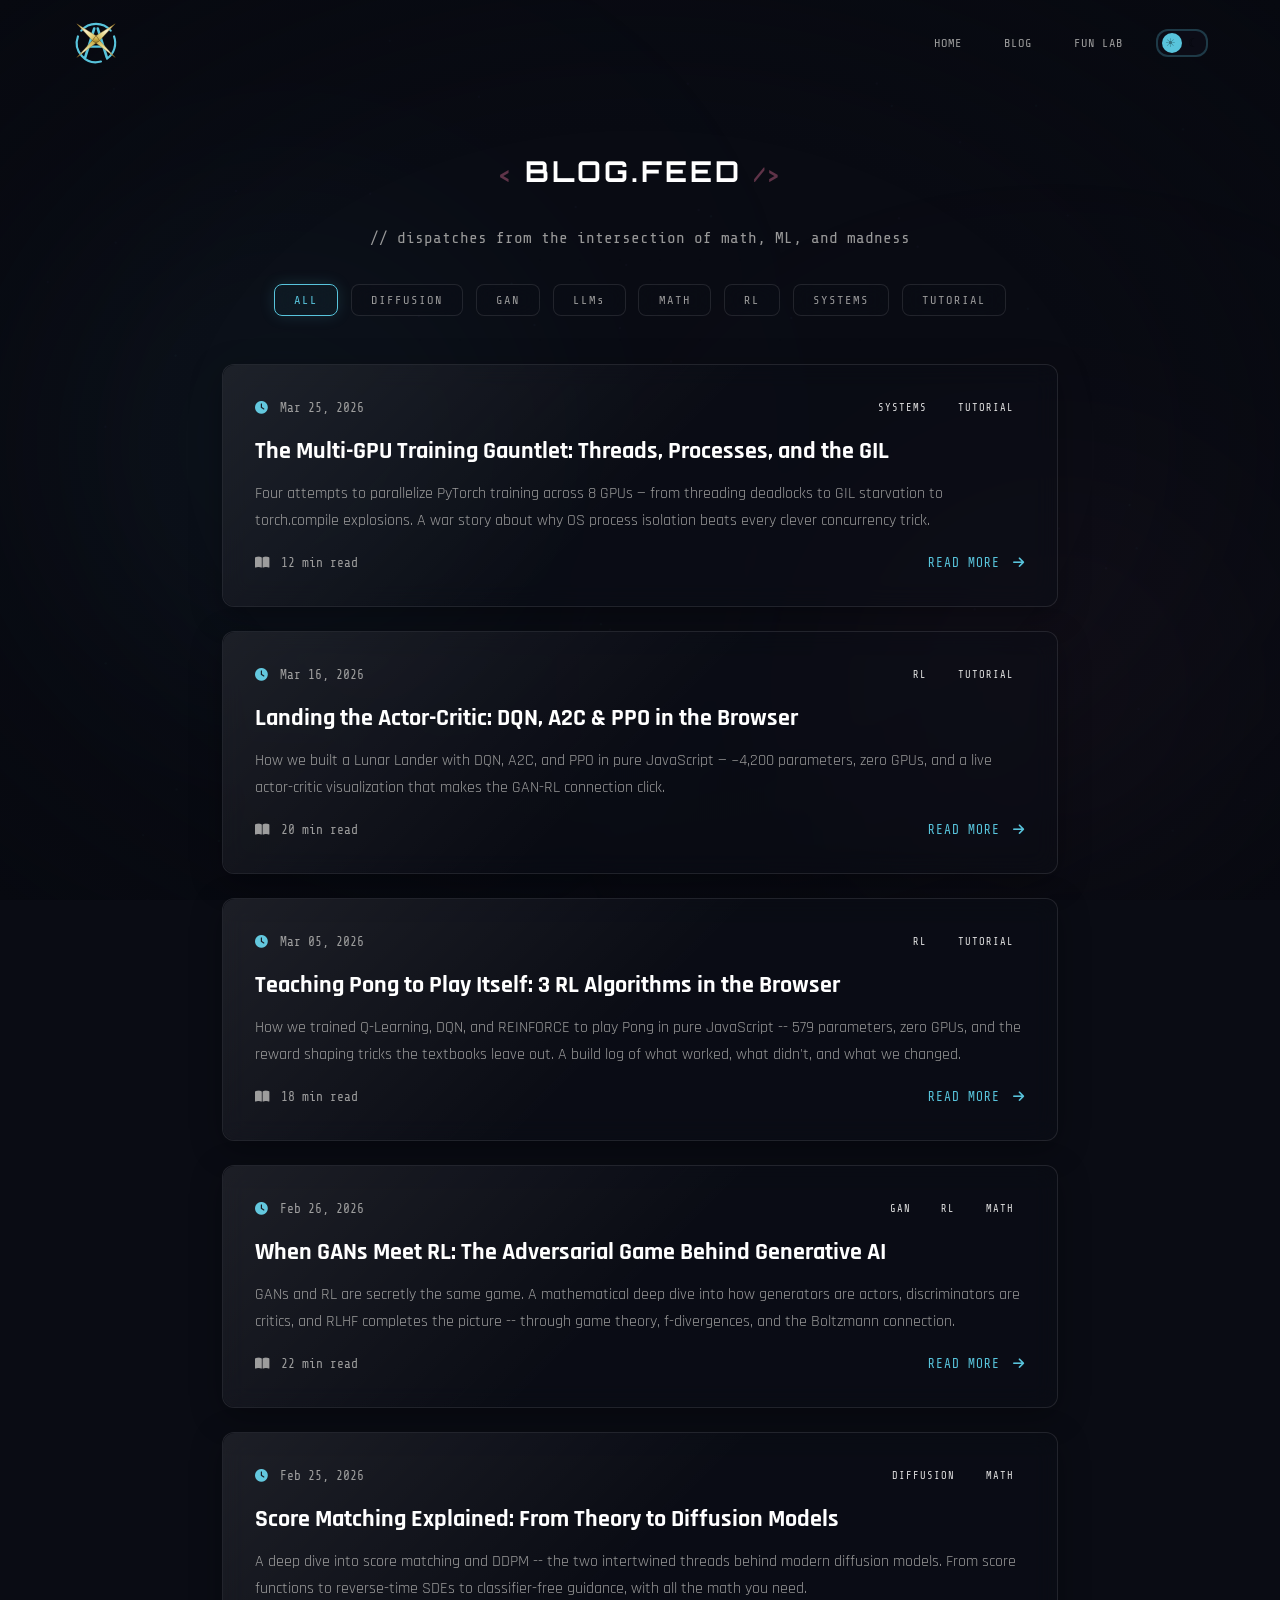
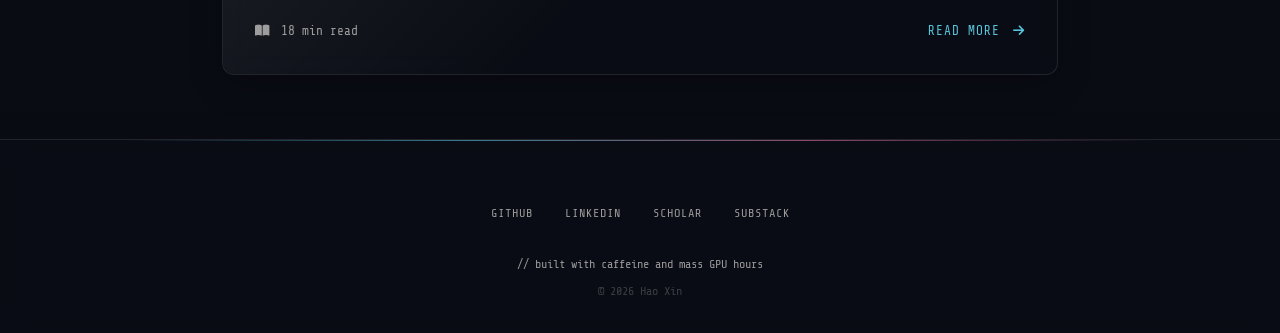
==== blog/index.html @ 87fad806 "Update blog" ====
<!DOCTYPE html>
<html lang="en">
<head>
    <meta charset="UTF-8">
    <meta name="viewport" content="width=device-width, initial-scale=1.0">
    <title>Blog | Hao Xin</title>
    <meta name="description" content="Technical blog by Hao Xin covering machine learning, diffusion models, GANs, reinforcement learning, and the math behind modern AI.">
    <meta name="author" content="Hao Xin">
    <link rel="canonical" href="https://muserhao.github.io/blog/">
    <!-- Open Graph -->
    <meta property="og:type" content="website">
    <meta property="og:title" content="Blog | Hao Xin">
    <meta property="og:description" content="Technical blog covering machine learning, diffusion models, GANs, reinforcement learning, and the math behind modern AI.">
    <meta property="og:url" content="https://muserhao.github.io/blog/">
    <meta property="og:site_name" content="Hao Xin">
    <meta property="og:image" content="https://muserhao.github.io/og-image.png">
    <meta property="og:image:width" content="1200">
    <meta property="og:image:height" content="630">
    <!-- Twitter Card -->
    <meta name="twitter:card" content="summary">
    <meta name="twitter:title" content="Blog | Hao Xin">
    <meta name="twitter:description" content="Technical blog covering machine learning, diffusion models, GANs, reinforcement learning, and the math behind modern AI.">
    <meta name="twitter:image" content="https://muserhao.github.io/og-image.png">
    <link rel="icon" href="../favicon.svg" type="image/svg+xml">
    <link rel="stylesheet" href="../style.css">
    <link rel="stylesheet" href="blog.css">
    <link rel="stylesheet" href="https://cdnjs.cloudflare.com/ajax/libs/font-awesome/6.5.0/css/all.min.css">
    <link href="https://fonts.googleapis.com/css2?family=Orbitron:wght@400;700;900&family=Rajdhani:wght@300;400;500;600;700&family=Share+Tech+Mono&display=swap" rel="stylesheet">
    <link href="https://fonts.googleapis.com/css2?family=Cormorant+Garamond:ital,wght@0,400;0,600;0,700;1,400&family=Lora:ital,wght@0,400;0,500;0,600;1,400&family=Caveat:wght@400;500;600&display=swap" rel="stylesheet">
    <script>
        (function(){var t=localStorage.getItem('theme')||'dark';document.documentElement.setAttribute('data-theme',t)})();
    </script>
</head>
<body class="blog-page">
    <div class="grid-bg"></div>

    <!-- Paper texture (light theme only) -->
    <div class="paper-texture" aria-hidden="true"></div>

    <div class="gradient-orbs" aria-hidden="true">
        <div class="orb orb-cyan"></div>
        <div class="orb orb-pink"></div>
    </div>

    <!-- Dark theme vignette -->
    <div class="vignette dark-only" aria-hidden="true"></div>

    <header>
        <nav>
            <a href="../index.html" class="logo" aria-label="HAO.XIN">
            </a>
            <ul class="nav-links">
                <li><a href="../index.html" class="nav-link">HOME</a></li>
                <li><a href="index.html" class="nav-link active">BLOG</a></li>
                <li><a href="../lab/index.html" class="nav-link">FUN LAB</a></li>
                <li>
                    <button class="theme-toggle" aria-label="Toggle theme">
                        <span class="theme-toggle-icon-light">&#9728;</span>
                        <span class="theme-toggle-slider"></span>
                        <span class="theme-toggle-icon-dark">&#9790;</span>
                    </button>
                </li>
            </ul>
            <button class="hamburger" id="hamburger" aria-label="Toggle menu" aria-expanded="false">
                <span></span>
                <span></span>
                <span></span>
            </button>
        </nav>
    </header>

    <main class="blog-main">
        <section class="blog-hero">
            <h1 class="section-title"><span class="dark-only"><span class="title-decoration">&lt;</span> BLOG.FEED <span class="title-decoration">/&gt;</span></span><span class="light-only">Writing</span></h1>
            <p class="blog-hero-subtitle dark-only">// dispatches from the intersection of math, ML, and madness</p>
            <p class="blog-hero-subtitle light-only">notes, reflections, and the occasional deep dive</p>
        </section>

        <section class="blog-filter">
            <button class="filter-btn active" data-filter="all">ALL</button>
            <button class="filter-btn" data-filter="diffusion">DIFFUSION</button>
            <button class="filter-btn" data-filter="gan">GAN</button>
            <button class="filter-btn" data-filter="llm">LLMs</button>
            <button class="filter-btn" data-filter="math">MATH</button>
            <button class="filter-btn" data-filter="rl">RL</button>
            <button class="filter-btn" data-filter="systems">SYSTEMS</button>
            <button class="filter-btn" data-filter="tutorial">TUTORIAL</button>
        </section>

        <section class="blog-list">
            <!-- Post 6 -->
            <a href="posts/multi-gpu-training-pitfalls.html" class="blog-card neon-card" data-tags="systems tutorial">
                <div class="blog-card-header">
                    <time class="blog-date" datetime="2026-03-25"><i class="fas fa-clock"></i> Mar 25, 2026</time>
                    <div class="blog-tags">
                        <span class="blog-tag">SYSTEMS</span>
                        <span class="blog-tag">TUTORIAL</span>
                    </div>
                </div>
                <h2 class="blog-card-title">The Multi-GPU Training Gauntlet: Threads, Processes, and the GIL</h2>
                <p class="blog-card-excerpt">Four attempts to parallelize PyTorch training across 8 GPUs &mdash; from threading deadlocks to GIL starvation to torch.compile explosions. A war story about why OS process isolation beats every clever concurrency trick.</p>
                <div class="blog-card-footer">
                    <span class="read-time"><i class="fas fa-book-open"></i> 12 min read</span>
                    <span class="read-more">READ MORE <i class="fas fa-arrow-right"></i></span>
                </div>
            </a>

            <!-- Post 5 -->
            <a href="posts/rl-lander-browser.html" class="blog-card neon-card" data-tags="rl tutorial">
                <div class="blog-card-header">
                    <time class="blog-date" datetime="2026-03-16"><i class="fas fa-clock"></i> Mar 16, 2026</time>
                    <div class="blog-tags">
                        <span class="blog-tag">RL</span>
                        <span class="blog-tag">TUTORIAL</span>
                    </div>
                </div>
                <h2 class="blog-card-title">Landing the Actor-Critic: DQN, A2C &amp; PPO in the Browser</h2>
                <p class="blog-card-excerpt">How we built a Lunar Lander with DQN, A2C, and PPO in pure JavaScript &mdash; ~4,200 parameters, zero GPUs, and a live actor-critic visualization that makes the GAN-RL connection click.</p>
                <div class="blog-card-footer">
                    <span class="read-time"><i class="fas fa-book-open"></i> 20 min read</span>
                    <span class="read-more">READ MORE <i class="fas fa-arrow-right"></i></span>
                </div>
            </a>

            <!-- Post 4 -->
            <a href="posts/rl-pong-browser.html" class="blog-card neon-card" data-tags="rl tutorial">
                <div class="blog-card-header">
                    <time class="blog-date" datetime="2026-03-05"><i class="fas fa-clock"></i> Mar 05, 2026</time>
                    <div class="blog-tags">
                        <span class="blog-tag">RL</span>
                        <span class="blog-tag">TUTORIAL</span>
                    </div>
                </div>
                <h2 class="blog-card-title">Teaching Pong to Play Itself: 3 RL Algorithms in the Browser</h2>
                <p class="blog-card-excerpt">How we trained Q-Learning, DQN, and REINFORCE to play Pong in pure JavaScript -- 579 parameters, zero GPUs, and the reward shaping tricks the textbooks leave out. A build log of what worked, what didn't, and what we changed.</p>
                <div class="blog-card-footer">
                    <span class="read-time"><i class="fas fa-book-open"></i> 18 min read</span>
                    <span class="read-more">READ MORE <i class="fas fa-arrow-right"></i></span>
                </div>
            </a>

            <!-- Post 3 — hidden for now (EvoSys: secret project) -->
            <!--
            <a href="posts/evosys-skill-taxonomy.html" class="blog-card neon-card" data-tags="systems llm tutorial">
                <div class="blog-card-header">
                    <time class="blog-date" datetime="2026-03-02"><i class="fas fa-clock"></i> Mar 02, 2026</time>
                    <div class="blog-tags">
                        <span class="blog-tag">SYSTEMS</span>
                        <span class="blog-tag">LLM</span>
                        <span class="blog-tag">TUTORIAL</span>
                    </div>
                </div>
                <h2 class="blog-card-title">EvoSys: Teaching Machines to Build Their Own Muscles</h2>
                <p class="blog-card-excerpt">A taxonomy of skills from regex to reasoning, and how a self-evolving agent system learns which muscle to grow. Covering the six-tier distillation ladder, maturation pipeline, and the bootstrapping paradox of needing intelligence to deploy intelligence.</p>
                <div class="blog-card-footer">
                    <span class="read-time"><i class="fas fa-book-open"></i> 15 min read</span>
                    <span class="read-more">READ MORE <i class="fas fa-arrow-right"></i></span>
                </div>
            </a>
            -->

            <!-- Post 2 -->
            <a href="posts/gan-meets-rl.html" class="blog-card neon-card" data-tags="gan rl math llm">
                <div class="blog-card-header">
                    <time class="blog-date" datetime="2026-02-26"><i class="fas fa-clock"></i> Feb 26, 2026</time>
                    <div class="blog-tags">
                        <span class="blog-tag">GAN</span>
                        <span class="blog-tag">RL</span>
                        <span class="blog-tag">MATH</span>
                    </div>
                </div>
                <h2 class="blog-card-title">When GANs Meet RL: The Adversarial Game Behind Generative AI</h2>
                <p class="blog-card-excerpt">GANs and RL are secretly the same game. A mathematical deep dive into how generators are actors, discriminators are critics, and RLHF completes the picture -- through game theory, f-divergences, and the Boltzmann connection.</p>
                <div class="blog-card-footer">
                    <span class="read-time"><i class="fas fa-book-open"></i> 22 min read</span>
                    <span class="read-more">READ MORE <i class="fas fa-arrow-right"></i></span>
                </div>
            </a>

            <!-- Post 1 -->
            <a href="posts/score-matching-explained.html" class="blog-card neon-card" data-tags="diffusion math tutorial">
                <div class="blog-card-header">
                    <time class="blog-date" datetime="2026-02-25"><i class="fas fa-clock"></i> Feb 25, 2026</time>
                    <div class="blog-tags">
                        <span class="blog-tag">DIFFUSION</span>
                        <span class="blog-tag">MATH</span>
                    </div>
                </div>
                <h2 class="blog-card-title">Score Matching Explained: From Theory to Diffusion Models</h2>
                <p class="blog-card-excerpt">A deep dive into score matching and DDPM -- the two intertwined threads behind modern diffusion models. From score functions to reverse-time SDEs to classifier-free guidance, with all the math you need.</p>
                <div class="blog-card-footer">
                    <span class="read-time"><i class="fas fa-book-open"></i> 18 min read</span>
                    <span class="read-more">READ MORE <i class="fas fa-arrow-right"></i></span>
                </div>
            </a>
        </section>
    </main>

    <footer>
        <div class="footer-gradient"></div>
        <div class="footer-content">
            <div class="footer-links">
                <a href="https://github.com/MuserHao" target="_blank" rel="noopener noreferrer">GitHub</a>
                <a href="https://www.linkedin.com/in/hao9xin/" target="_blank" rel="noopener noreferrer">LinkedIn</a>
                <a href="https://scholar.google.com/citations?hl=en&user=6y09MRIAAAAJ" target="_blank" rel="noopener noreferrer">Scholar</a>
                <a href="https://haoxin9.substack.com" target="_blank" rel="noopener noreferrer">Substack</a>
            </div>
            <p class="footer-text dark-only">// built with caffeine and mass GPU hours</p>
            <p class="footer-text light-only">made with curiosity and care</p>
            <p class="footer-copy">&copy; 2026 Hao Xin</p>
        </div>
    </footer>

    <script src="../shared.js"></script>
    <script src="blog-bg.js"></script>
    <script>
        // Page-specific: filter

        document.querySelectorAll('.filter-btn').forEach(btn => {
            btn.addEventListener('click', () => {
                document.querySelectorAll('.filter-btn').forEach(b => b.classList.remove('active'));
                btn.classList.add('active');
                const filter = btn.getAttribute('data-filter');
                document.querySelectorAll('.blog-card').forEach(card => {
                    if (filter === 'all' || card.getAttribute('data-tags').split(' ').includes(filter)) {
                        card.style.display = '';
                    } else {
                        card.style.display = 'none';
                    }
                });
            });
        });
    </script>
</body>
</html>
---- style.css ----
/* ========== IMPORTS & RESET ========== */

* {
    margin: 0;
    padding: 0;
    box-sizing: border-box;
}

/* ========== THEME VARIABLES ========== */
:root {
    /* Accent colors — rich but not neon */
    --neon-pink: #e07098;
    --neon-cyan: #58c4dc;
    --neon-green: #5eeba0;

    /* Backgrounds */
    --bg-dark: #0a0c14;
    --bg-card: rgba(12, 14, 24, 0.85);
    --bg-terminal: rgba(10, 12, 22, 0.95);
    --bg-terminal-header: rgba(20, 24, 40, 0.9);

    /* Text */
    --text-primary: #e0e0e0;
    --text-secondary: #999;
    --text-heading: #fff;
    --text-faint: rgba(255, 255, 255, 0.2);

    /* Borders & glows */
    --border-subtle: rgba(88, 196, 220, 0.1);
    --border-hover: rgba(88, 196, 220, 0.25);
    --cyan-glow-sm: rgba(88, 196, 220, 0.05);
    --cyan-glow-fill: rgba(88, 196, 220, 0.05);
    --cyan-glow-fill-hover: rgba(88, 196, 220, 0.1);
    --cyan-glow-md: rgba(88, 196, 220, 0.15);
    --cyan-glow-lg: rgba(88, 196, 220, 0.25);
    --cyan-text-glow: rgba(88, 196, 220, 0.4);
    --pink-glow-md: rgba(224, 112, 152, 0.1);
    --pink-glow-sm: rgba(224, 112, 152, 0.05);
    --pink-border: rgba(224, 112, 152, 0.2);
    --grid-line: rgba(88, 196, 220, 0.03);
    --nav-bg: rgba(10, 12, 20, 0.95);
    --nav-mobile-bg: rgba(10, 12, 20, 0.98);
    --shadow-dark: rgba(0, 0, 0, 0.5);
    --bar-bg: rgba(255, 255, 255, 0.05);

    /* Cursor glow */
    --cursor-blend: screen;

    /* Glass */
    --glass-bg: rgba(12, 14, 24, 0.45);
    --glass-border: rgba(255, 255, 255, 0.1);
    --glass-border-hover: rgba(255, 255, 255, 0.2);
    --glass-blur: 12px;
    --glass-shadow: 0 8px 32px rgba(0, 0, 0, 0.3);
    --glass-highlight: linear-gradient(135deg, rgba(255,255,255,0.08) 0%, transparent 50%);

    /* Fonts */
    --font-display: 'Orbitron', sans-serif;
    --font-body: 'Rajdhani', sans-serif;
    --font-mono: 'Share Tech Mono', monospace;

    /* Type scale */
    --text-xl: 3.5rem;    /* hero title */
    --text-lg: 1.8rem;    /* section titles, stat numbers */
    --text-md: 1.1rem;    /* subheadings, card titles */
    --text-sm: 0.875rem;  /* body, nav, terminal */
    --text-xs: 0.75rem;   /* labels, tags, captions */

    /* Spacing scale (8px-based) */
    --space-1: 0.25rem;   /* 4px */
    --space-2: 0.5rem;    /* 8px */
    --space-3: 1rem;      /* 16px */
    --space-4: 1.5rem;    /* 24px */
    --space-5: 2rem;      /* 32px */
    --space-6: 3rem;      /* 48px */
    --space-7: 4rem;      /* 64px */
    --space-8: 6rem;      /* 96px */
    --space-9: 8rem;      /* 128px */

    /* Easing */
    --ease-out: cubic-bezier(0.16, 1, 0.3, 1);

    /* Border radius */
    --radius-sm: 4px;
    --radius-md: 8px;
    --radius-lg: 12px;

    /* Terminal dot colors */
    --dot-red: #ff5f57;
    --dot-yellow: #ffbd2e;
    --dot-green: #28c840;

    /* Theme transition */
    --theme-transition: background 0.4s ease, color 0.4s ease, border-color 0.4s ease, box-shadow 0.4s ease;
}

/* ========== LIGHT THEME ========== */
[data-theme="light"] {
    /* Accent colors — warm earth tones, no blue at all */
    --neon-pink: #c2785a;
    --neon-cyan: #8b6d5c;
    --neon-green: #7a8b5c;

    /* Warm parchment backgrounds */
    --bg-dark: #f5f0e8;
    --bg-card: rgba(245, 238, 225, 0.95);
    --bg-terminal: rgba(240, 234, 220, 0.98);
    --bg-terminal-header: rgba(228, 220, 205, 0.95);

    /* Rich dark text */
    --text-primary: #3d3328;
    --text-secondary: #7a6e60;
    --text-heading: #2a1f14;
    --text-faint: rgba(0, 0, 0, 0.08);

    /* Borders — warm, subtle */
    --border-subtle: rgba(139, 109, 92, 0.12);
    --border-hover: rgba(139, 109, 92, 0.25);
    --cyan-glow-sm: rgba(139, 109, 92, 0.04);
    --cyan-glow-fill: rgba(139, 109, 92, 0.04);
    --cyan-glow-fill-hover: rgba(139, 109, 92, 0.08);
    --cyan-glow-md: rgba(139, 109, 92, 0.10);
    --pink-glow-md: rgba(194, 120, 90, 0.08);
    --pink-glow-sm: rgba(194, 120, 90, 0.04);
    --pink-border: rgba(194, 120, 90, 0.15);
    --grid-line: rgba(0, 0, 0, 0.03);
    --nav-bg: rgba(245, 240, 232, 0.95);
    --nav-mobile-bg: rgba(245, 240, 232, 0.98);
    --shadow-dark: rgba(0, 0, 0, 0.04);
    --bar-bg: rgba(0, 0, 0, 0.04);

    --cursor-blend: multiply;

    /* Terminal dots — muted earth */
    --dot-red: #c27856;
    --dot-yellow: #b89a5a;
    --dot-green: #7a9464;

    /* Glass → Paper: opaque, no blur, shadow-based depth */
    --glass-bg: rgba(245, 238, 225, 0.85);
    --glass-border: rgba(0, 0, 0, 0.04);
    --glass-border-hover: rgba(0, 0, 0, 0.08);
    --glass-blur: 0px;
    --glass-shadow: 0 1px 3px rgba(0, 0, 0, 0.04), 0 4px 16px rgba(0, 0, 0, 0.03);
    --glass-highlight: none;
}

/* ========== LIGHT THEME OVERRIDES — "ATELIER" PERSONALITY ========== */

/* ── LIGHT THEME: COMPLETE TYPOGRAPHY SYSTEM ──
   Pinyon Script  → signature (hero name)
   Cormorant Garamond → headings, nav, section titles
   Caveat         → handwritten accents (tagline, footer note)
   Lora           → body, journal, timeline, publications
*/

/* Typography: completely different font family — humanist, literary */
[data-theme="light"] .section-title {
    font-family: 'Cormorant Garamond', serif;
    font-weight: 600;
    letter-spacing: 0.02em;
    font-size: 2rem;
}

/* Signature font — Herr Von Muellerhoff: wild artistic signature */
[data-theme="light"] .glitch {
    font-family: 'Herr Von Muellerhoff', cursive;
    font-weight: 400;
    font-size: 6.5rem;
    letter-spacing: 0.02em;
    color: var(--text-heading);
    text-shadow: none;
}

/* Reset ornament to simple */
[data-theme="light"] .hero-ornament {
    width: 60px;
    height: 2px;
    margin-top: var(--space-4);
    background: linear-gradient(90deg, var(--neon-pink), var(--neon-cyan));
    opacity: 0.6;
    transform: none;
}

[data-theme="light"] .stat-number {
    font-family: 'Cormorant Garamond', serif;
    font-weight: 600;
}

[data-theme="light"] .timeline-header h3 {
    font-family: 'Cormorant Garamond', serif;
    font-weight: 600;
    font-size: 1.2rem;
}

/* Body text: warm literary serif */
[data-theme="light"] .journal-text,
[data-theme="light"] .journal-body,
[data-theme="light"] .contact-letter .journal-text,
[data-theme="light"] .timeline-details li,
[data-theme="light"] .pub-content h3 {
    font-family: 'Lora', serif;
}

[data-theme="light"] .hero-subtitle {
    font-family: 'Lora', serif;
    letter-spacing: 0.5px;
    font-weight: 400;
    color: var(--text-secondary);
}

[data-theme="light"] .hero-tagline {
    font-family: 'Caveat', cursive;
    font-size: 1.3rem;
    font-weight: 400;
    font-style: normal;
}

/* Nav: elegant serif */
[data-theme="light"] .nav-link {
    font-family: 'Cormorant Garamond', serif;
    letter-spacing: 0.05em;
    text-transform: none;
    font-size: var(--text-sm);
    font-weight: 600;
}

/* Footer: handwritten closing note */
[data-theme="light"] .footer-links a {
    font-family: 'Cormorant Garamond', serif;
    letter-spacing: 0.05em;
    text-transform: none;
    font-weight: 600;
}

[data-theme="light"] .footer-text {
    font-family: 'Caveat', cursive;
    font-style: normal;
    font-size: 1.1rem;
}

/* Small labels: Lora light for dates, venues */
[data-theme="light"] .timeline-company {
    font-family: 'Lora', serif;
    font-style: italic;
    color: var(--neon-pink);
}

[data-theme="light"] .timeline-date {
    font-family: 'Lora', serif;
    font-style: italic;
}

[data-theme="light"] .pub-venue,
[data-theme="light"] .pub-authors {
    font-family: 'Lora', serif;
}

/* Section subtitles: handwritten accent */
[data-theme="light"] .section-subtitle,
[data-theme="light"] .research-focus {
    font-family: 'Caveat', cursive;
    font-style: normal;
    font-size: 1.2rem;
    letter-spacing: normal;
}

/* Hide code-style decorations — too technical for art mode */
[data-theme="light"] .title-decoration {
    display: none;
}

/* Cards: no glass, just paper with soft shadow */
[data-theme="light"] .neon-card {
    backdrop-filter: none;
    -webkit-backdrop-filter: none;
    border: none;
    border-radius: var(--radius-lg);
    box-shadow: 0 1px 3px rgba(0,0,0,0.04), 0 4px 20px rgba(0,0,0,0.03);
}

[data-theme="light"] .neon-card::before {
    display: none;
}

[data-theme="light"] .neon-card::after {
    display: none;
}

[data-theme="light"] .neon-card:hover {
    box-shadow: 0 2px 6px rgba(0,0,0,0.06), 0 8px 30px rgba(0,0,0,0.05);
}

/* Terminal → Notebook feel */
[data-theme="light"] .terminal-window {
    border: none;
    box-shadow: 0 1px 3px rgba(0,0,0,0.04), 0 4px 20px rgba(0,0,0,0.03);
    backdrop-filter: none;
    -webkit-backdrop-filter: none;
}

[data-theme="light"] .terminal-header {
    background: rgba(0, 0, 0, 0.02);
}

[data-theme="light"] .terminal-body {
    background-image: none;
}

/* Stat cards: paper feel */
[data-theme="light"] .stat-card {
    backdrop-filter: none;
    -webkit-backdrop-filter: none;
    border: none;
    box-shadow: 0 1px 3px rgba(0,0,0,0.04), 0 4px 20px rgba(0,0,0,0.03);
}

[data-theme="light"] .stat-card:hover {
    border: none;
    box-shadow: 0 2px 6px rgba(0,0,0,0.06), 0 8px 30px rgba(0,0,0,0.05);
}

/* Buttons: text links with understated underline — literary, not techy */
[data-theme="light"] .neon-btn {
    border-radius: 0;
    border: none;
    border-bottom: 1px solid var(--text-secondary);
    color: var(--text-heading);
    backdrop-filter: none;
    -webkit-backdrop-filter: none;
    background: transparent;
    font-family: 'Cormorant Garamond', serif;
    font-size: var(--text-sm);
    font-weight: 600;
    letter-spacing: 0.08em;
    padding: 0.4rem 0;
}

[data-theme="light"] .neon-btn:hover {
    background: transparent;
    border-color: var(--text-heading);
    box-shadow: none;
}

[data-theme="light"] .neon-btn.alt {
    border-color: var(--neon-pink);
    color: var(--neon-pink);
}

[data-theme="light"] .neon-btn.alt:hover {
    background: transparent;
    border-color: var(--neon-pink);
    box-shadow: none;
}

[data-theme="light"] .substack-submit {
    border: none !important;
    border-bottom: 1px solid var(--neon-pink) !important;
    color: var(--neon-pink) !important;
    border-radius: 0;
    font-family: 'Cormorant Garamond', serif;
    font-weight: 600;
    letter-spacing: 0.08em;
    padding: 0.4rem 0;
}

[data-theme="light"] .substack-submit:hover {
    background: transparent !important;
    box-shadow: none !important;
}

/* Hero: completely different atmosphere */
[data-theme="light"] .hero-content {
    border: none;
    background: transparent;
    backdrop-filter: none;
    -webkit-backdrop-filter: none;
    padding: var(--space-8) var(--space-6);
    box-shadow: none;
}

/* Canvas stays visible in both themes — each draws differently */

/* Hero title: handled in typography section above */

[data-theme="light"] .apple-logo {
    opacity: 0.5;
}

/* Contact item: paper card */
[data-theme="light"] .contact-item {
    backdrop-filter: none;
    -webkit-backdrop-filter: none;
    border: none;
    box-shadow: 0 1px 3px rgba(0,0,0,0.04), 0 4px 16px rgba(0,0,0,0.03);
}

/* Footer: warm, no glass */
[data-theme="light"] footer {
    backdrop-filter: none;
    -webkit-backdrop-filter: none;
    background: rgba(240, 234, 220, 0.9);
    border-top: 1px solid rgba(0,0,0,0.04);
    box-shadow: none;
}

[data-theme="light"] .footer-gradient {
    background: linear-gradient(90deg, transparent, var(--neon-pink), transparent);
    opacity: 0.15;
}

/* Header: warm, no glass effect */
[data-theme="light"] header.scrolled {
    background: rgba(245, 240, 232, 0.9);
    backdrop-filter: none;
    -webkit-backdrop-filter: none;
    box-shadow: 0 1px 4px rgba(0,0,0,0.04);
}

/* Timeline: warm colors — handled in layout section */

/* Scrollbar */
[data-theme="light"] ::-webkit-scrollbar-track {
    background: var(--bg-dark);
}

[data-theme="light"] ::-webkit-scrollbar-thumb {
    background: var(--neon-pink);
}

/* Logo */
[data-theme="light"] .logo-mark {
    filter: none;
    color: var(--neon-pink);
}

/* Selection */
[data-theme="light"] ::selection {
    background: var(--neon-pink);
    color: #fff;
}

/* Light theme: typewriter → handwritten signature */
[data-theme="light"] .typewriter {
    font-family: 'Caveat', cursive;
    color: #5a7a4a;
    font-style: normal;
    font-weight: 500;
    font-size: 1.4rem;
}

[data-theme="light"] .cursor {
    display: none;
}

/* Handwriting reveal: text appears as if written by hand */
[data-theme="light"] #typewriter-text {
    display: inline-block;
    background: linear-gradient(90deg, #5a7a4a 50%, transparent 50%);
    background-size: 200% 100%;
    background-position: 100% 0;
    -webkit-background-clip: text;
    background-clip: text;
    -webkit-text-fill-color: transparent;
    animation: handwrite-reveal 2.5s var(--ease-out) forwards;
}

@keyframes handwrite-reveal {
    to {
        background-position: 0 0;
    }
}

/* Light theme: tech tags hidden in layout section above */
[data-theme="light"] .tech-tags span {
    border-color: transparent;
    background: rgba(0, 0, 0, 0.03);
    color: var(--text-secondary);
}

/* Light theme: scroll indicator — hide completely (too technical) */
[data-theme="light"] .scroll-indicator {
    display: none;
}

/* ── LIGHT THEME: LAYOUT TRANSFORMATION ──────────────────────────────────
   Dark = portfolio for peers. Light = personal world for curious minds.
   Hide resume artifacts, open up the layout, let content breathe. */

/* About: full-width journal, hide stats grid */
[data-theme="light"] .about-content {
    grid-template-columns: 1fr;
    max-width: 700px;
    margin: 0 auto;
}

[data-theme="light"] .stats-grid {
    display: none;
}

/* Timeline: remove the mechanical timeline line and markers */
[data-theme="light"] .timeline::before {
    display: none;
}

[data-theme="light"] .timeline-marker {
    display: none;
}

[data-theme="light"] .timeline-item {
    padding-left: 0;
    margin-bottom: var(--space-5);
}

/* Timeline cards: simpler, no tech tags */
[data-theme="light"] .tech-tags {
    display: none;
}

[data-theme="light"] .timeline-content {
    border: none;
    border-left: 2px solid var(--neon-pink);
    border-radius: 0;
    box-shadow: none;
    background: transparent;
    backdrop-filter: none;
    -webkit-backdrop-filter: none;
    padding: var(--space-3) var(--space-5);
}

[data-theme="light"] .timeline-content::before,
[data-theme="light"] .timeline-content::after {
    display: none;
}

[data-theme="light"] .timeline-content:hover {
    transform: none;
    box-shadow: none;
}

/* Timeline details: more prose-like */
[data-theme="light"] .timeline-details li {
    font-family: var(--font-body);
    color: var(--text-primary);
    padding-left: 0;
}

[data-theme="light"] .timeline-details li::before {
    display: none;
}

/* Publications: hide the big colored year, simpler layout */
[data-theme="light"] .pub-card {
    border: none;
    box-shadow: none;
    background: transparent;
    backdrop-filter: none;
    -webkit-backdrop-filter: none;
    padding: var(--space-3) 0;
    border-bottom: 1px solid rgba(0, 0, 0, 0.1);
    border-radius: 0;
}

[data-theme="light"] .pub-card::before,
[data-theme="light"] .pub-card::after {
    display: none;
}

[data-theme="light"] .pub-card:hover {
    transform: none;
    box-shadow: none;
}

[data-theme="light"] .pub-year {
    font-family: 'Cormorant Garamond', serif;
    font-size: 1.2rem;
    font-weight: 600;
    color: var(--neon-pink);
    border-right: none;
    padding-right: var(--space-3);
    min-width: 60px;
}

/* Blog section: keep but simpler CTA */
[data-theme="light"] .view-all-btn {
    border-radius: 999px;
}

/* Light theme: warm gallery ambient light — via full-page CSS gradients, no hard edges */
[data-theme="light"] body {
    background:
        radial-gradient(ellipse at 15% 10%, rgba(212, 165, 116, 0.07) 0%, transparent 50%),
        radial-gradient(ellipse at 85% 80%, rgba(196, 154, 175, 0.06) 0%, transparent 50%),
        radial-gradient(ellipse at 50% 50%, rgba(168, 184, 156, 0.03) 0%, transparent 50%),
        var(--bg-dark);
}

/* Hide tech orbs entirely */
[data-theme="light"] .gradient-orbs {
    display: none;
}

/* Smooth transitions on theme switch */
body, header, .neon-card, .neon-btn, footer,
.terminal-window, .stat-card, .contact-item,
.filter-btn, .gradient-orbs, .orb {
    transition: var(--theme-transition);
}

/* Theme-specific content toggle */
.dark-only { display: block; }
.light-only { display: none; }
[data-theme="light"] .dark-only { display: none; }
[data-theme="light"] .light-only { display: block; }
span.dark-only { display: inline; }
span.light-only { display: none; }
[data-theme="light"] span.dark-only { display: none; }
[data-theme="light"] span.light-only { display: inline; }
div.dark-only { display: block; }
div.light-only { display: none; }
[data-theme="light"] div.dark-only { display: none; }
[data-theme="light"] div.light-only { display: block; }
p.dark-only { display: block; }
p.light-only { display: none; }
[data-theme="light"] p.dark-only { display: none; }
[data-theme="light"] p.light-only { display: block; }

html {
    scroll-behavior: smooth;
}

body {
    font-family: var(--font-body);
    background: var(--bg-dark);
    color: var(--text-primary);
    line-height: 1.6;
    overflow-x: hidden;
    position: relative;
}

a {
    text-decoration: none;
    color: inherit;
}

ul {
    list-style: none;
}

::selection {
    background: var(--neon-cyan);
    color: #0a0c14;
}

/* ========== BACKGROUND: DOT GRID (dark) / PAPER TEXTURE (light) ========== */
.grid-bg {
    position: fixed;
    top: 0;
    left: 0;
    width: 100%;
    height: 100%;
    background-image: radial-gradient(circle, var(--grid-line) 1px, transparent 1px);
    background-size: 40px 40px;
    z-index: 0;
    pointer-events: none;
    opacity: 0.5;
    -webkit-mask-image: radial-gradient(ellipse at center, rgba(0,0,0,0.6) 30%, rgba(0,0,0,0.15) 70%);
    mask-image: radial-gradient(ellipse at center, rgba(0,0,0,0.6) 30%, rgba(0,0,0,0.15) 70%);
}

[data-theme="light"] .grid-bg {
    opacity: 0;
    background: none;
}

/* Paper texture overlay for light theme */
.paper-texture {
    position: fixed;
    top: 0;
    left: 0;
    width: 100%;
    height: 100%;
    z-index: 0;
    pointer-events: none;
    opacity: 0;
    background-image: url("data:image/svg+xml,%3Csvg viewBox='0 0 512 512' xmlns='http://www.w3.org/2000/svg'%3E%3Cfilter id='n'%3E%3CfeTurbulence type='fractalNoise' baseFrequency='0.65' numOctaves='5' stitchTiles='stitch'/%3E%3C/filter%3E%3Crect width='100%25' height='100%25' filter='url(%23n)' opacity='0.12'/%3E%3C/svg%3E");
    background-repeat: repeat;
    background-size: 512px 512px;
    mix-blend-mode: multiply;
}

[data-theme="light"] .paper-texture {
    opacity: 1;
}

.gen-art-canvas {
    position: fixed;
    top: 0;
    left: 0;
    width: 100%;
    height: 100%;
    z-index: 0;
    pointer-events: none;
    opacity: 0;
    transition: opacity 2s var(--ease-out);
}

/* ========== HEADER & NAV ========== */
header {
    position: fixed;
    top: 0;
    width: 100%;
    z-index: 1000;
    transition: all 0.3s var(--ease-out);
    background: transparent;
}

header.scrolled {
    background: var(--glass-bg);
    backdrop-filter: blur(var(--glass-blur));
    -webkit-backdrop-filter: blur(var(--glass-blur));
    border-bottom: 1px solid var(--glass-border);
    box-shadow: var(--glass-shadow);
}

nav {
    display: flex;
    justify-content: space-between;
    align-items: center;
    max-width: 1200px;
    margin: 0 auto;
    padding: 1.2rem 2rem;
}

.logo {
    display: flex;
    align-items: center;
    color: var(--neon-cyan);
    position: relative;
}

.logo-mark {
    width: 48px;
    height: 48px;
    color: var(--neon-cyan);
    transition: all 0.3s var(--ease-out);
}

.logo:hover .logo-mark {
    filter: drop-shadow(0 0 8px var(--cyan-text-glow));
    transform: scale(1.05);
}

.nav-links {
    display: flex;
    gap: 0.5rem;
    align-items: center;
}

.nav-link {
    font-family: var(--font-mono);
    font-size: var(--text-xs);
    color: var(--text-secondary);
    padding: var(--space-2) var(--space-3);
    border: 1px solid transparent;
    transition: all 0.3s var(--ease-out);
    letter-spacing: 1px;
    position: relative;
}

.nav-link:hover {
    color: var(--neon-cyan);
    border-color: var(--border-hover);
    background: var(--cyan-glow-fill);
}

/* ========== THEME TOGGLE ========== */
.theme-toggle {
    width: 52px;
    height: 28px;
    border-radius: var(--radius-lg);
    border: 2px solid var(--border-hover);
    background: var(--bg-card);
    cursor: pointer;
    position: relative;
    display: flex;
    align-items: center;
    padding: 0 4px;
    margin-left: 0.5rem;
    transition: border-color 0.3s ease, background 0.3s ease;
    flex-shrink: 0;
}

.theme-toggle:hover {
    border-color: var(--neon-cyan);
}

.theme-toggle-slider {
    width: 20px;
    height: 20px;
    border-radius: 50%;
    background: var(--neon-cyan);
    transition: transform 0.4s cubic-bezier(0.68, -0.55, 0.265, 1.55);
    display: flex;
    align-items: center;
    justify-content: center;
    font-size: 11px;
}

[data-theme="light"] .theme-toggle-slider {
    transform: translateX(24px);
}

.theme-toggle-icon-dark,
.theme-toggle-icon-light {
    position: absolute;
    font-size: 12px;
    pointer-events: none;
    transition: opacity 0.3s ease;
}

.theme-toggle-icon-dark {
    right: 7px;
    opacity: 0.4;
}

.theme-toggle-icon-light {
    left: 7px;
    opacity: 0.4;
}

[data-theme="light"] .theme-toggle-icon-dark {
    opacity: 0.4;
}

[data-theme="light"] .theme-toggle-icon-light {
    opacity: 0.4;
}

/* Hamburger */
.hamburger {
    display: none;
    flex-direction: column;
    cursor: pointer;
    gap: 5px;
    z-index: 1001;
    background: none;
    border: none;
    padding: 0;
}

.hamburger span {
    width: 25px;
    height: 2px;
    background: var(--neon-cyan);
    transition: all 0.3s var(--ease-out);
}

.hamburger.active span:nth-child(1) {
    transform: rotate(45deg) translate(5px, 5px);
}

.hamburger.active span:nth-child(2) {
    opacity: 0;
}

.hamburger.active span:nth-child(3) {
    transform: rotate(-45deg) translate(5px, -5px);
}

/* ========== HERO SECTION ========== */
.hero {
    min-height: 100vh;
    display: flex;
    align-items: center;
    justify-content: center;
    text-align: center;
    position: relative;
    z-index: 1;
    padding: var(--space-5);
    overflow: hidden;
}

.hero-content {
    width: min(800px, 90vw);
    animation: hero-enter 0.8s var(--ease-out) both;
}

@keyframes hero-enter {
    from {
        opacity: 0;
        transform: translateY(20px);
    }
    to {
        opacity: 1;
        transform: translateY(0);
    }
}

/* Glitch Effect */
.glitch-wrapper {
    margin-bottom: var(--space-4);
}

.hero-ornament {
    width: 60px;
    height: 2px;
    margin: var(--space-4) auto 0;
    background: linear-gradient(90deg, var(--neon-pink), var(--neon-cyan));
    border-radius: 1px;
    opacity: 0.6;
}

.glitch {
    font-family: var(--font-display);
    font-size: var(--text-xl);
    font-weight: 900;
    color: var(--text-heading);
    position: relative;
    text-shadow: 0 0 30px rgba(88, 196, 220, 0.3), 0 0 60px rgba(88, 196, 220, 0.1);
    letter-spacing: 0.06em;
}

.glitch::before,
.glitch::after {
    display: none;
}

/* Typewriter */
.typewriter {
    display: flex;
    align-items: center;
    justify-content: center;
    font-family: var(--font-mono);
    font-size: var(--text-md);
    color: var(--neon-green);
    margin-bottom: var(--space-4);
    min-height: 2rem;
}

.cursor {
    animation: blink 0.8s infinite;
    margin-left: 2px;
}

@keyframes blink {
    0%, 50% { opacity: 1; }
    51%, 100% { opacity: 0; }
}

.hero-subtitle {
    font-family: var(--font-body);
    font-size: var(--text-md);
    font-weight: 400;
    color: var(--text-primary);
    margin-bottom: var(--space-2);
    letter-spacing: 2px;
}

.apple-logo {
    display: inline-block;
    width: 0.85em;
    height: 0.85em;
    vertical-align: -0.05em;
    fill: currentColor;
}

.hero-tagline {
    font-family: var(--font-mono);
    font-size: var(--text-sm);
    color: var(--text-secondary);
    margin-bottom: var(--space-5);
}

/* Buttons */
.hero-buttons {
    display: flex;
    gap: var(--space-4);
    justify-content: center;
    margin-bottom: var(--space-7);
}

.neon-btn {
    font-family: var(--font-display);
    font-size: var(--text-xs);
    letter-spacing: 2px;
    padding: 0.9rem 2.5rem;
    border: 2px solid var(--neon-cyan);
    color: var(--neon-cyan);
    background: var(--glass-bg);
    backdrop-filter: blur(8px);
    -webkit-backdrop-filter: blur(8px);
    position: relative;
    overflow: hidden;
    transition: all 0.3s var(--ease-out);
    cursor: pointer;
    text-transform: uppercase;
}

.neon-btn:hover {
    background: var(--cyan-glow-fill-hover);
    border-color: var(--neon-cyan);
}

.neon-btn.alt {
    border-color: var(--neon-pink);
    color: var(--neon-pink);
}

.neon-btn.alt:hover {
    background: var(--pink-glow-md);
    border-color: var(--neon-pink);
}

/* Scroll Indicator */
.scroll-indicator {
    display: flex;
    flex-direction: column;
    align-items: center;
    opacity: 0.3;
}

.mouse {
    width: 25px;
    height: 40px;
    border: 2px solid var(--text-secondary);
    border-radius: var(--radius-lg);
    position: relative;
}

.wheel {
    width: 4px;
    height: 8px;
    background: var(--neon-cyan);
    border-radius: 2px;
    position: absolute;
    top: 8px;
    left: 50%;
    transform: translateX(-50%);
    animation: scroll-wheel 2s infinite;
}

@keyframes scroll-wheel {
    0% { opacity: 1; top: 8px; }
    100% { opacity: 0; top: 24px; }
}

/* ========== SECTIONS COMMON ========== */
section {
    padding: var(--space-9) var(--space-5);
    max-width: 1200px;
    margin: 0 auto;
    position: relative;
    z-index: 1;
    opacity: 0;
    transform: translateY(30px);
    transition: opacity 0.5s var(--ease-out), transform 0.5s var(--ease-out);
}

section.visible {
    opacity: 1;
    transform: translateY(0);
}

/* Stagger children within visible sections */
.timeline-item,
.stat-card,
.pub-card {
    opacity: 0;
    transform: translateY(16px);
    transition: opacity 0.4s var(--ease-out), transform 0.4s var(--ease-out);
}

section.visible .timeline-item,
section.visible .stat-card,
section.visible .pub-card {
    opacity: 1;
    transform: translateY(0);
}

section.visible .timeline-item:nth-child(1),
section.visible .stat-card:nth-child(1),
section.visible .pub-card:nth-child(1) { transition-delay: 0.1s; }

section.visible .timeline-item:nth-child(2),
section.visible .stat-card:nth-child(2),
section.visible .pub-card:nth-child(2) { transition-delay: 0.2s; }

section.visible .timeline-item:nth-child(3),
section.visible .stat-card:nth-child(3),
section.visible .pub-card:nth-child(3) { transition-delay: 0.3s; }

section.visible .stat-card:nth-child(4) { transition-delay: 0.4s; }

.section-title {
    font-family: var(--font-display);
    font-size: var(--text-lg);
    text-align: center;
    margin-bottom: var(--space-7);
    color: var(--text-heading);
    letter-spacing: 3px;
}

.title-decoration {
    color: var(--neon-pink);
    opacity: 0.4;
    font-size: 0.7em;
}

.section-subtitle {
    font-family: var(--font-mono);
    font-size: 0.9rem;
    color: var(--text-secondary);
    text-align: center;
    margin-top: calc(-1 * var(--space-5));
    margin-bottom: var(--space-6);
}

/* ========== NEON CARD ========== */
.neon-card {
    background: var(--glass-bg);
    backdrop-filter: blur(var(--glass-blur));
    -webkit-backdrop-filter: blur(var(--glass-blur));
    border: 1px solid var(--glass-border);
    border-radius: var(--radius-lg);
    box-shadow: var(--glass-shadow);
    transition: all 0.4s var(--ease-out);
    position: relative;
    overflow: hidden;
}

.neon-card::before {
    content: '';
    position: absolute;
    top: 0;
    left: 0;
    right: 0;
    height: 1px;
    background: linear-gradient(90deg, var(--neon-cyan), var(--neon-pink));
    opacity: 0;
    transition: opacity 0.3s var(--ease-out);
}

.neon-card::after {
    content: '';
    position: absolute;
    inset: 0;
    background: var(--glass-highlight);
    pointer-events: none;
    border-radius: var(--radius-lg);
}

.neon-card:hover {
    border-color: var(--glass-border-hover);
    transform: translateY(-4px);
    box-shadow: 0 0 25px rgba(88, 196, 220, 0.08), 0 16px 48px rgba(0, 0, 0, 0.2);
}

.neon-card:hover::before {
    opacity: 0.6;
}

/* ========== ABOUT SECTION ========== */
.about-content {
    display: grid;
    grid-template-columns: 1.2fr 0.8fr;
    gap: var(--space-6);
    align-items: start;
}

/* Terminal */
.terminal-window {
    background: var(--glass-bg);
    backdrop-filter: blur(var(--glass-blur));
    -webkit-backdrop-filter: blur(var(--glass-blur));
    border: 1px solid var(--glass-border);
    border-radius: var(--radius-lg);
    overflow: hidden;
    box-shadow: var(--glass-shadow);
}

.terminal-header {
    background: rgba(255, 255, 255, 0.05);
    padding: 0.8rem 1rem;
    display: flex;
    align-items: center;
    gap: 0.5rem;
    border-bottom: 1px solid rgba(255, 255, 255, 0.04);
}

.terminal-dot {
    width: 12px;
    height: 12px;
    border-radius: 50%;
}

.terminal-dot.red { background: var(--dot-red); }
.terminal-dot.yellow { background: var(--dot-yellow); }
.terminal-dot.green { background: var(--dot-green); }

.terminal-title {
    font-family: var(--font-mono);
    font-size: 0.75rem;
    color: var(--text-secondary);
    margin-left: 0.5rem;
}

.terminal-body {
    padding: var(--space-4);
    font-family: var(--font-mono);
    font-size: var(--text-sm);
    line-height: 1.8;
    position: relative;
    background-image: repeating-linear-gradient(
        0deg,
        transparent,
        transparent 1.8em,
        rgba(255, 255, 255, 0.03) 1.8em,
        rgba(255, 255, 255, 0.03) 3.6em
    );
}

.terminal-line {
    color: var(--text-heading);
    margin-bottom: 0.3rem;
    font-weight: 500;
}

.prompt {
    color: var(--neon-green);
    margin-right: 0.5rem;
}

.terminal-output {
    color: var(--text-secondary);
    margin-bottom: 1.2rem;
    padding-left: 1rem;
    border-left: 2px solid var(--border-subtle);
}

.terminal-line--spaced {
    margin-top: var(--space-4);
}

.terminal-output--compact {
    margin-bottom: var(--space-2);
}

.cursor-blink {
    color: var(--neon-green);
    animation: blink 0.8s infinite;
}

/* Stats Grid */
.stats-grid {
    display: grid;
    grid-template-columns: 1fr 1fr;
    gap: var(--space-4);
}

.stat-card {
    background: var(--glass-bg);
    backdrop-filter: blur(var(--glass-blur));
    -webkit-backdrop-filter: blur(var(--glass-blur));
    border: 1px solid var(--glass-border);
    border-radius: var(--radius-lg);
    box-shadow: var(--glass-shadow);
    padding: var(--space-5) var(--space-4);
    text-align: center;
    position: relative;
    overflow: hidden;
    transition: all 0.3s var(--ease-out);
}

.stat-card:hover {
    border-color: var(--glass-border-hover);
    transform: translateY(-4px);
    box-shadow: 0 0 20px rgba(88, 196, 220, 0.08), 0 12px 36px rgba(0, 0, 0, 0.15);
}

.stat-number {
    font-family: var(--font-display);
    font-size: 2.2rem;
    font-weight: 900;
    color: var(--neon-cyan);
    line-height: 1;
}

.stat-label {
    font-family: var(--font-mono);
    font-size: var(--text-xs);
    color: var(--text-secondary);
    letter-spacing: 2px;
    margin-top: var(--space-2);
}

.stat-icon {
    position: absolute;
    top: var(--space-3);
    right: var(--space-3);
    color: rgba(255, 255, 255, 0.06);
    font-size: 1.2rem;
}

/* Stat number color cycling */
.stat-card:nth-child(1) .stat-number { color: var(--neon-cyan); }
.stat-card:nth-child(2) .stat-number { color: var(--neon-pink); }
.stat-card:nth-child(3) .stat-number { color: var(--neon-green); }
.stat-card:nth-child(4) .stat-number { color: var(--neon-cyan); }

/* ========== EXPERIENCE SECTION ========== */
.timeline {
    position: relative;
    max-width: 900px;
    margin: 0 auto;
}

.timeline::before {
    content: '';
    position: absolute;
    left: 30px;
    top: 0;
    bottom: 0;
    width: 2px;
    background: linear-gradient(to bottom, var(--neon-cyan), var(--neon-pink), transparent);
    box-shadow: 0 0 12px rgba(88, 196, 220, 0.3);
}

.timeline-item {
    position: relative;
    padding-left: 80px;
    margin-bottom: var(--space-6);
}

.timeline-marker {
    position: absolute;
    left: 15px;
    top: 0;
    width: 32px;
    height: 32px;
    border-radius: 50%;
    background: var(--bg-dark);
    border: 2px solid var(--neon-cyan);
    display: flex;
    align-items: center;
    justify-content: center;
    color: var(--neon-cyan);
    font-size: 0.8rem;
    box-shadow: inset 0 0 10px rgba(88, 196, 220, 0.2), 0 0 15px rgba(88, 196, 220, 0.15);
    z-index: 2;
}

.walmart-spark {
    width: 1.5em;
    height: 1.5em;
    fill: currentColor;
}

.timeline-content {
    padding: var(--space-5) var(--space-6);
}

.timeline-header h3 {
    font-family: var(--font-display);
    font-size: var(--text-md);
    color: var(--text-heading);
    letter-spacing: 1px;
    margin-bottom: 0.3rem;
}

.timeline-company {
    font-family: var(--font-mono);
    font-size: var(--text-sm);
    color: var(--neon-pink);
    display: block;
    margin-bottom: 0.2rem;
}

.timeline-date {
    font-family: var(--font-mono);
    font-size: var(--text-xs);
    color: var(--text-secondary);
    display: block;
    margin-bottom: var(--space-3);
}

.timeline-details {
    list-style: none;
    padding: 0;
}

.timeline-details li {
    font-size: 0.95rem;
    color: var(--text-secondary);
    padding: 0.4rem 0;
    padding-left: 1.2rem;
    position: relative;
}

.timeline-details li::before {
    content: '>';
    position: absolute;
    left: 0;
    color: var(--neon-cyan);
    font-family: var(--font-mono);
}

.tech-tags {
    display: flex;
    flex-wrap: wrap;
    gap: var(--space-2);
    margin-top: var(--space-3);
}

.tech-tags span {
    font-family: var(--font-mono);
    font-size: var(--text-xs);
    padding: 0.3rem 0.8rem;
    border: 1px solid var(--glass-border);
    color: var(--text-secondary);
    border-radius: var(--radius-sm);
    letter-spacing: 1px;
    text-transform: uppercase;
}

/* ========== PUBLICATIONS SECTION ========== */
.research-focus {
    font-family: var(--font-mono);
    font-size: 0.9rem;
    color: var(--text-secondary);
    text-align: center;
    margin-bottom: var(--space-6);
    margin-top: calc(-1 * var(--space-5));
}

.pub-list {
    max-width: 900px;
    margin: 0 auto;
    display: flex;
    flex-direction: column;
    gap: var(--space-4);
}

.pub-card {
    display: flex;
    align-items: stretch;
    gap: var(--space-4);
    padding: var(--space-4) var(--space-5);
}

.pub-year {
    font-family: var(--font-display);
    font-size: 1.8rem;
    font-weight: 900;
    color: var(--neon-pink);
    min-width: 80px;
    display: flex;
    align-items: center;
    justify-content: center;
    border-right: 2px solid rgba(224, 112, 152, 0.5);
    padding-right: 1.5rem;
}

.pub-content {
    flex: 1;
}

.pub-content h3 {
    font-family: var(--font-body);
    font-size: var(--text-md);
    font-weight: 600;
    color: var(--text-heading);
    margin-bottom: 0.5rem;
    line-height: 1.4;
}

.pub-content h3 a {
    color: inherit;
    text-decoration: none;
    transition: color 0.3s ease, text-shadow 0.3s ease;
}

.pub-content h3 a:hover {
    color: var(--neon-cyan);
}

.pub-authors {
    font-family: var(--font-mono);
    font-size: var(--text-sm);
    color: var(--text-primary);
    margin-bottom: 0.3rem;
}

.pub-venue {
    font-family: var(--font-mono);
    font-size: 0.8rem;
    color: var(--text-secondary);
}

.pub-link {
    display: flex;
    align-items: center;
}

.pub-link a {
    color: var(--text-secondary);
    font-size: 1.2rem;
    transition: all 0.3s var(--ease-out);
    padding: 0.5rem;
}

.pub-link a:hover {
    color: var(--neon-cyan);
}

/* ========== CONTACT SECTION ========== */
.contact-content {
    max-width: 700px;
    margin: 0 auto;
    text-align: center;
}

.contact-terminal {
    padding: var(--space-5);
    margin-bottom: var(--space-5);
    text-align: left;
}

.contact-details {
    margin-top: var(--space-3);
}

.contact-item {
    display: inline-flex;
    align-items: center;
    gap: 0.8rem;
    font-family: var(--font-mono);
    font-size: 1rem;
    color: var(--text-primary);
    padding: 0.8rem 1.5rem;
    background: var(--glass-bg);
    backdrop-filter: blur(var(--glass-blur));
    -webkit-backdrop-filter: blur(var(--glass-blur));
    border: 1px solid var(--glass-border);
    border-radius: var(--radius-md);
    box-shadow: var(--glass-shadow);
    transition: all 0.3s var(--ease-out);
    margin: 0.3rem;
}

.contact-item:hover {
    background: var(--cyan-glow-fill-hover);
    border-color: var(--neon-cyan);
}

.blog-fallback {
    font-family: var(--font-mono);
    font-size: var(--text-sm);
    color: var(--text-secondary);
    text-align: center;
    padding: var(--space-5);
}

.blog-fallback a {
    color: var(--neon-cyan);
}

[data-theme="light"] .blog-fallback a {
    color: var(--neon-pink);
}

/* ========== JOURNAL (light theme alternative to terminal) ========== */
.journal-window {
    background: var(--glass-bg);
    border: none;
    border-radius: var(--radius-lg);
    box-shadow: var(--glass-shadow);
    overflow: hidden;
}

.journal-body {
    padding: var(--space-5);
    font-family: var(--font-body);
    font-size: var(--text-md);
    line-height: 1.9;
    color: var(--text-primary);
}

.journal-text {
    margin-bottom: var(--space-4);
}

.journal-text:last-child {
    margin-bottom: 0;
}

/* Contact letter variant */
.contact-letter {
    padding: var(--space-5);
    text-align: left;
}

.contact-letter .journal-text {
    font-family: var(--font-body);
    font-size: var(--text-md);
    line-height: 1.8;
    color: var(--text-primary);
}

.contact-subscribe-intro {
    margin-top: var(--space-4);
}

/* ========== FOOTER ========== */
footer {
    background: var(--glass-bg);
    backdrop-filter: blur(var(--glass-blur));
    -webkit-backdrop-filter: blur(var(--glass-blur));
    border-top: 1px solid var(--glass-border);
    box-shadow: var(--glass-shadow);
    padding: var(--space-7) var(--space-5) var(--space-5);
    text-align: center;
    position: relative;
    z-index: 1;
}

.footer-gradient {
    position: absolute;
    top: 0;
    left: 10%;
    right: 10%;
    height: 1px;
    background: linear-gradient(90deg, transparent, var(--neon-cyan), var(--neon-pink), transparent);
    opacity: 0.6;
}

.footer-links {
    display: flex;
    justify-content: center;
    gap: var(--space-5);
    margin-bottom: var(--space-5);
}

.footer-links a {
    font-family: var(--font-mono);
    font-size: var(--text-xs);
    color: var(--text-secondary);
    letter-spacing: 1px;
    text-transform: uppercase;
    transition: color 0.3s var(--ease-out);
}

.footer-links a:hover {
    color: var(--neon-cyan);
}

.footer-text {
    font-family: var(--font-mono);
    font-size: var(--text-xs);
    color: var(--text-secondary);
    margin-bottom: var(--space-2);
}

.footer-copy {
    font-family: var(--font-mono);
    font-size: var(--text-xs);
    color: var(--text-faint);
}

/* ========== CURSOR GLOW ========== */
.cursor-glow {
    position: fixed;
    width: 180px;
    height: 180px;
    border-radius: 50%;
    pointer-events: none;
    z-index: 9999;
    transform: translate(-50%, -50%);
    background: radial-gradient(circle, var(--cyan-glow-md) 0%, transparent 70%);
    mix-blend-mode: var(--cursor-blend);
    opacity: 0.4;
}

/* ========== HERO BORDER ========== */
.hero-content {
    position: relative;
    padding: var(--space-6);
    border: none;
    background: transparent;
    backdrop-filter: none;
    -webkit-backdrop-filter: none;
    box-shadow: none;
}

/* ========== DARK THEME: VIGNETTE FOR DEPTH ========== */
.vignette {
    position: fixed;
    inset: 0;
    z-index: 0;
    pointer-events: none;
    background: radial-gradient(ellipse at center, transparent 50%, rgba(6, 8, 14, 0.5) 100%);
}

/* ========== GRADIENT ORBS ========== */
.gradient-orbs {
    position: fixed;
    inset: 0;
    z-index: 0;
    pointer-events: none;
    overflow: hidden;
}

.orb {
    position: absolute;
    border-radius: 50%;
    filter: blur(50px);
    opacity: 0.25;
    mix-blend-mode: screen;
    will-change: transform;
}

.orb-cyan {
    width: 700px;
    height: 700px;
    background: radial-gradient(circle, transparent 5%, var(--neon-cyan) 25%, rgba(88, 196, 220, 0.2) 50%, transparent 70%);
    top: 10%;
    left: -5%;
    animation: orb-drift-1 25s ease-in-out infinite;
}

.orb-pink {
    width: 650px;
    height: 650px;
    background: radial-gradient(circle, transparent 5%, var(--neon-pink) 25%, rgba(224, 112, 152, 0.2) 50%, transparent 70%);
    top: 40%;
    right: -8%;
    animation: orb-drift-2 30s ease-in-out infinite;
}

@keyframes orb-drift-1 {
    0%, 100% { transform: translate(0, 0) scale(1); }
    25% { transform: translate(120px, 80px) scale(1.1); }
    50% { transform: translate(50px, -60px) scale(0.9); }
    75% { transform: translate(-50px, 40px) scale(1.05); }
}

@keyframes orb-drift-2 {
    0%, 100% { transform: translate(0, 0) scale(1); }
    25% { transform: translate(-100px, -70px) scale(1.08); }
    50% { transform: translate(-40px, 60px) scale(0.92); }
    75% { transform: translate(70px, -30px) scale(1.06); }
}

/* ========== FOCUS-VISIBLE (keyboard accessibility) ========== */
:focus-visible {
    outline: 2px solid var(--neon-cyan);
    outline-offset: 2px;
}

.nav-link:focus-visible,
.theme-toggle:focus-visible,
.hamburger:focus-visible,
.neon-btn:focus-visible,
.filter-btn:focus-visible {
    outline: 2px solid var(--neon-cyan);
    outline-offset: 2px;
    border-radius: var(--radius-sm);
}

.neon-card:focus-visible {
    outline: 2px solid var(--neon-cyan);
    outline-offset: 4px;
    border-radius: var(--radius-lg);
}

/* ========== CLICK RIPPLE ========== */
.ripple {
    position: absolute;
    border-radius: 50%;
    width: 0;
    height: 0;
    background: var(--neon-cyan);
    opacity: 0.4;
    transform: translate(-50%, -50%);
    animation: ripple-expand 0.6s ease-out forwards;
    pointer-events: none;
}

.neon-btn.alt .ripple {
    background: var(--neon-pink);
}

@keyframes ripple-expand {
    to {
        width: 300px;
        height: 300px;
        opacity: 0;
    }
}

/* ========== LARGE SCREEN ========== */
@media (min-width: 969px) {
    .stats-grid {
        grid-template-columns: 1fr 1fr;
    }
}

/* ========== RESPONSIVE ========== */
@media (max-width: 968px) {
    .about-content {
        grid-template-columns: 1fr;
    }

    .skills-categories {
        grid-template-columns: 1fr;
    }

    .edu-grid {
        grid-template-columns: 1fr;
        max-width: 400px;
    }
}

@media (max-width: 768px) {
    .nav-links {
        display: none;
        position: fixed;
        top: 0;
        right: 0;
        width: 100%;
        height: 100vh;
        background: var(--glass-bg);
        backdrop-filter: blur(24px);
        -webkit-backdrop-filter: blur(24px);
        flex-direction: column;
        align-items: center;
        justify-content: center;
        gap: 1rem;
    }

    .nav-links.active {
        display: flex;
    }

    .hamburger {
        display: flex;
    }

    .glitch {
        font-size: 2.5rem;
    }

    .typewriter {
        font-size: var(--text-sm);
    }

    .hero-subtitle {
        font-size: var(--text-sm);
    }

    .hero-buttons {
        flex-direction: column;
        align-items: center;
    }

    section {
        padding: var(--space-8) var(--space-4);
    }

    .timeline::before {
        left: 15px;
    }

    .timeline-item {
        padding-left: 50px;
    }

    .timeline-marker {
        left: 0;
        width: 30px;
        height: 30px;
    }

    .pub-card {
        flex-direction: column;
        gap: 0.8rem;
    }

    .pub-year {
        border-right: none;
        border-bottom: 2px solid var(--pink-border);
        padding-right: 0;
        padding-bottom: 0.5rem;
        justify-content: flex-start;
    }

    .stats-grid {
        grid-template-columns: 1fr 1fr;
    }

    .cursor-glow {
        display: none;
    }
}

@media (max-width: 480px) {
    .glitch {
        font-size: 2rem;
    }

    .stat-number {
        font-size: 1.5rem;
    }

    .section-title {
        font-size: 1.3rem;
    }
}

/* ========== SUBSCRIBE FORM (in contact) ========== */
.substack-input-row {
    display: flex;
    gap: var(--space-2);
    margin-top: var(--space-2);
    flex-wrap: wrap;
}

.substack-input {
    flex: 1;
    min-width: 200px;
    background: var(--bg-terminal);
    border: 1px solid var(--glass-border);
    border-radius: var(--radius-md);
    padding: 0.6rem var(--space-3);
    color: var(--text-primary);
    font-family: var(--font-mono);
    font-size: var(--text-sm);
    outline: none;
    transition: border-color 0.2s;
}

.substack-input:focus {
    border-color: var(--neon-cyan);
}

.substack-input::placeholder {
    color: var(--text-secondary);
}

/* Light theme: input matches paper aesthetic */
[data-theme="light"] .substack-input {
    background: rgba(240, 234, 220, 0.6);
    border: 1px solid rgba(139, 109, 92, 0.2);
    border-radius: var(--radius-sm);
    font-family: 'Lora', serif;
}

[data-theme="light"] .substack-input:focus {
    border-color: var(--neon-pink);
}

.substack-submit {
    white-space: nowrap;
}

/* ========== SCROLLBAR ========== */
::-webkit-scrollbar {
    width: 6px;
}

::-webkit-scrollbar-track {
    background: var(--bg-dark);
}

::-webkit-scrollbar-thumb {
    background: var(--neon-cyan);
    border-radius: var(--radius-sm);
}

::-webkit-scrollbar-thumb:hover {
    background: var(--neon-pink);
}

/* ========== REDUCED MOTION ========== */
@media (prefers-reduced-motion: reduce) {
    *, *::before, *::after {
        animation-duration: 0.01ms !important;
        animation-iteration-count: 1 !important;
        transition-duration: 0.01ms !important;
    }

    .gradient-orbs {
        display: none;
    }
}
---- blog/blog.css ----
/* ========== BLOG STYLES ========== */

/* ── Reading progress bar ── */
#reading-progress {
    position: fixed;
    top: 0;
    left: 0;
    width: 0%;
    height: 3px;
    background: linear-gradient(90deg, var(--neon-cyan), var(--neon-pink));
    box-shadow: 0 0 8px var(--cyan-glow-lg);
    z-index: 9999;
    transition: width 0.1s linear;
}

/* ── Copy button on code blocks ── */
.pre-wrapper {
    position: relative;
}

.copy-btn {
    position: absolute;
    top: 0.6rem;
    right: 0.6rem;
    font-family: var(--font-mono);
    font-size: 0.7rem;
    letter-spacing: 1px;
    padding: 0.25rem 0.7rem;
    background: var(--glass-bg);
    border: 1px solid var(--glass-border);
    color: var(--text-secondary);
    border-radius: 4px;
    cursor: pointer;
    opacity: 0;
    transition: opacity 0.2s ease, color 0.2s ease, border-color 0.2s ease;
}

.pre-wrapper:hover .copy-btn {
    opacity: 1;
}

.copy-btn:hover {
    color: var(--neon-cyan);
    border-color: var(--neon-cyan);
}

.copy-btn.copied {
    color: var(--neon-green);
    border-color: var(--neon-green);
    opacity: 1;
}

/* ── Background: subtle for readability ── */
.blog-page .gradient-orbs .orb {
    opacity: 0.06 !important;
    filter: blur(110px) !important;
}

.blog-page .grid-bg {
    opacity: 0.2 !important;
}

/* ── Light theme blog: warm, clean reading experience ── */
[data-theme="light"] .blog-page .gradient-orbs .orb {
    opacity: 0.05 !important;
    filter: blur(150px) !important;
}

[data-theme="light"] .blog-hero-subtitle {
    font-family: var(--font-body);
    font-style: italic;
}

[data-theme="light"] .blog-card {
    border: none;
    box-shadow: 0 1px 3px rgba(0,0,0,0.04), 0 4px 20px rgba(0,0,0,0.03);
}

[data-theme="light"] .blog-card::before,
[data-theme="light"] .blog-card::after {
    display: none;
}

[data-theme="light"] .filter-btn {
    font-family: var(--font-body);
    text-transform: none;
    letter-spacing: 0.5px;
}

/* ── Blog Hero ── */
.blog-main {
    padding-top: 100px;
}

.blog-hero {
    text-align: center;
    padding: 3rem 2rem 1rem;
    max-width: 1200px;
    margin: 0 auto;
    opacity: 1 !important;
    transform: none !important;
}

.blog-hero-subtitle {
    font-family: var(--font-mono);
    font-size: 1rem;
    color: var(--text-secondary);
    margin-top: -2rem;
}

/* Filter Buttons */
.blog-filter {
    display: flex;
    justify-content: center;
    gap: 0.8rem;
    flex-wrap: wrap;
    padding: 1rem 2rem 2rem;
    max-width: 1200px;
    margin: 0 auto;
    opacity: 1 !important;
    transform: none !important;
}

.filter-btn {
    font-family: var(--font-mono);
    font-size: 0.75rem;
    letter-spacing: 2px;
    padding: 0.5rem 1.2rem;
    background: var(--glass-bg);
    backdrop-filter: blur(12px);
    -webkit-backdrop-filter: blur(12px);
    border: 1px solid var(--glass-border);
    color: var(--text-secondary);
    cursor: pointer;
    transition: all 0.3s ease;
    border-radius: 8px;
}

.filter-btn:hover,
.filter-btn.active {
    border-color: var(--neon-cyan);
    color: var(--neon-cyan);
    background: var(--cyan-glow-fill);
    box-shadow: 0 0 15px var(--cyan-glow-md);
}

/* Blog List */
.blog-list {
    max-width: 900px;
    margin: 0 auto;
    padding: 1rem 2rem 4rem;
    display: flex;
    flex-direction: column;
    gap: 1.5rem;
    opacity: 1 !important;
    transform: none !important;
}

/* Blog Card */
.blog-card {
    display: block;
    padding: 2rem;
    text-decoration: none;
    color: inherit;
    transition: all 0.3s ease;
}

.blog-card:hover {
    border-color: var(--border-hover);
    box-shadow: 0 0 40px var(--cyan-glow-sm), 0 0 80px var(--purple-glow-sm);
}

.blog-card-header {
    display: flex;
    justify-content: space-between;
    align-items: center;
    margin-bottom: 1rem;
    flex-wrap: wrap;
    gap: 0.5rem;
}

.blog-date {
    font-family: var(--font-mono);
    font-size: 0.8rem;
    color: var(--text-secondary);
}

.blog-date i {
    margin-right: 0.3rem;
    color: var(--neon-cyan);
}

.blog-tags {
    display: flex;
    gap: 0.5rem;
}

.blog-tag {
    font-family: var(--font-mono);
    font-size: 0.65rem;
    letter-spacing: 1px;
    padding: 0.2rem 0.7rem;
    border: 1px solid var(--purple-border-md);
    color: var(--neon-purple);
    border-radius: 3px;
}

.blog-card-title {
    font-family: var(--font-body);
    font-size: 1.5rem;
    font-weight: 700;
    color: var(--text-heading);
    margin-bottom: 0.8rem;
    line-height: 1.3;
    text-align: left;
}

.blog-card-title::after {
    display: none;
}

.blog-card-excerpt {
    font-family: var(--font-body);
    font-size: 1rem;
    color: var(--text-secondary);
    line-height: 1.7;
    margin-bottom: 1.2rem;
}

.blog-card-footer {
    display: flex;
    justify-content: space-between;
    align-items: center;
}

.read-time {
    font-family: var(--font-mono);
    font-size: 0.8rem;
    color: var(--text-secondary);
}

.read-time i {
    margin-right: 0.3rem;
}

.read-more {
    font-family: var(--font-mono);
    font-size: 0.8rem;
    color: var(--neon-cyan);
    letter-spacing: 1px;
    transition: all 0.3s ease;
}

.blog-card:hover .read-more {
    text-shadow: 0 0 8px var(--cyan-text-glow);
}

.read-more i {
    margin-left: 0.3rem;
    transition: transform 0.3s ease;
}

.blog-card:hover .read-more i {
    transform: translateX(4px);
}

/* ========== BLOG POST PAGE ========== */
.post-main {
    padding-top: 100px;
}

.post-header {
    max-width: 800px;
    margin: 0 auto;
    padding: 3rem 2rem 1rem;
    text-align: center;
    opacity: 1 !important;
    transform: none !important;
}

.post-meta {
    display: flex;
    justify-content: center;
    gap: 1.5rem;
    flex-wrap: wrap;
    margin-bottom: 1.5rem;
}

.post-title {
    font-family: var(--font-body);
    font-size: 2.4rem;
    font-weight: 700;
    color: var(--text-heading);
    line-height: 1.3;
    margin-bottom: 1rem;
}

.post-title::after {
    display: none;
}

.post-subtitle {
    font-family: var(--font-mono);
    font-size: 0.95rem;
    color: var(--text-secondary);
    margin-bottom: 2rem;
}

.post-divider {
    width: 100px;
    height: 2px;
    background: linear-gradient(90deg, var(--neon-cyan), var(--neon-pink));
    margin: 0 auto;
    box-shadow: 0 0 10px var(--cyan-glow-lg);
}

/* Post Content */
.post-content {
    max-width: 800px;
    margin: 0 auto;
    padding: 2rem 2rem 4rem;
    opacity: 1 !important;
    transform: none !important;
}

.post-content h2 {
    font-family: var(--font-display);
    font-size: 1.4rem;
    color: var(--neon-cyan);
    letter-spacing: 2px;
    margin-top: 3rem;
    margin-bottom: 1.5rem;
    text-align: left;
    text-shadow: 0 0 8px var(--cyan-glow-lg);
}

.post-content h2::after {
    margin: 0.8rem 0 0 0;
    background: linear-gradient(90deg, var(--neon-cyan), transparent);
    width: 80px;
}

.post-content h3 {
    font-family: var(--font-body);
    font-size: 1.2rem;
    font-weight: 700;
    color: var(--text-heading);
    margin-top: 2rem;
    margin-bottom: 1rem;
}

.post-content p {
    font-family: var(--font-body);
    font-size: 1.05rem;
    color: var(--text-primary);
    line-height: 1.9;
    margin-bottom: 1.2rem;
}

.post-content ul,
.post-content ol {
    margin-bottom: 1.2rem;
    padding-left: 1.5rem;
}

.post-content li {
    font-family: var(--font-body);
    font-size: 1.05rem;
    color: var(--text-primary);
    line-height: 1.8;
    margin-bottom: 0.5rem;
}

.post-content ul li::marker {
    color: var(--neon-cyan);
}

.post-content ol li::marker {
    color: var(--neon-pink);
    font-family: var(--font-mono);
}

.post-content a {
    color: var(--neon-cyan);
    border-bottom: 1px solid var(--border-hover);
    transition: all 0.3s ease;
}

.post-content a:hover {
    text-shadow: 0 0 8px var(--cyan-text-glow);
    border-bottom-color: var(--neon-cyan);
}

.post-content strong {
    color: var(--text-heading);
}

.post-content em {
    color: var(--neon-pink);
    font-style: italic;
}

/* Code blocks */
.post-content code {
    font-family: var(--font-mono);
    font-size: 0.9rem;
    background: var(--cyan-glow-fill);
    border: 1px solid var(--cyan-glow-md);
    padding: 0.15rem 0.5rem;
    border-radius: 3px;
    color: var(--neon-green);
}

.post-content pre {
    background: var(--glass-bg);
    backdrop-filter: blur(12px);
    -webkit-backdrop-filter: blur(12px);
    border: 1px solid var(--glass-border);
    border-radius: 12px;
    box-shadow: var(--glass-shadow);
    padding: 1.5rem;
    margin-bottom: 1.5rem;
    overflow-x: auto;
    position: relative;
}

.post-content pre code {
    background: none;
    border: none;
    padding: 0;
    font-size: 0.85rem;
    line-height: 1.7;
    color: var(--text-primary);
}

/* Prism.js overrides — keep background consistent with glass theme */
.post-content pre[class*="language-"],
.post-content code[class*="language-"] {
    background: transparent;
    text-shadow: none;
}

.post-content pre[class*="language-"] {
    border: 1px solid var(--glass-border);
}

/* Math blocks */
.math-block {
    background: var(--glass-bg);
    backdrop-filter: blur(12px);
    -webkit-backdrop-filter: blur(12px);
    border: 1px solid var(--glass-border);
    border-radius: 12px;
    box-shadow: var(--glass-shadow);
    padding: 1.5rem;
    margin: 1.5rem 0;
    overflow-x: auto;
    text-align: center;
}

/* Blockquote */
.post-content blockquote {
    border-left: 3px solid var(--neon-pink);
    padding: 1rem 1.5rem;
    margin: 1.5rem 0;
    background: var(--glass-bg);
    backdrop-filter: blur(12px);
    -webkit-backdrop-filter: blur(12px);
    border-radius: 0 12px 12px 0;
    box-shadow: var(--glass-shadow);
}

.post-content blockquote p {
    color: var(--text-secondary);
    font-style: italic;
    margin-bottom: 0;
}

/* Definition / Info boxes */
.info-box {
    background: var(--glass-bg);
    backdrop-filter: blur(12px);
    -webkit-backdrop-filter: blur(12px);
    border: 1px solid var(--glass-border);
    border-radius: 12px;
    box-shadow: var(--glass-shadow);
    padding: 1.5rem;
    margin: 1.5rem 0;
}

.info-box .info-title {
    font-family: var(--font-display);
    font-size: 0.85rem;
    color: var(--neon-cyan);
    letter-spacing: 2px;
    margin-bottom: 0.8rem;
    text-shadow: 0 0 5px var(--cyan-glow-lg);
}

/* References */
.references {
    background: var(--glass-bg);
    backdrop-filter: blur(12px);
    -webkit-backdrop-filter: blur(12px);
    border: 1px solid var(--glass-border);
    border-radius: 12px;
    box-shadow: var(--glass-shadow);
    padding: 2rem;
    margin-top: 1rem;
}

.ref-list {
    list-style: none;
    padding: 0;
    counter-reset: ref-counter;
}

.ref-list li {
    counter-increment: ref-counter;
    position: relative;
    padding-left: 2.5rem;
    margin-bottom: 1.2rem;
    font-size: 0.92rem;
    line-height: 1.7;
    color: var(--text-secondary);
    border-left: 2px solid var(--border-subtle);
    padding-top: 0.2rem;
    padding-bottom: 0.2rem;
    transition: border-color 0.3s ease;
}

.ref-list li:hover {
    border-left-color: var(--neon-cyan);
}

.ref-list li::before {
    content: "[" counter(ref-counter) "]";
    position: absolute;
    left: 0.5rem;
    font-family: var(--font-mono);
    font-size: 0.8rem;
    color: var(--neon-cyan);
    text-shadow: 0 0 5px var(--cyan-glow-lg);
}

.ref-list li:last-child {
    margin-bottom: 0;
}

.ref-authors {
    color: var(--text-primary);
    font-weight: 600;
}

.ref-title {
    color: var(--text-heading);
    font-style: italic;
    margin: 0 0.3rem;
}

.ref-venue {
    color: var(--text-secondary);
    font-family: var(--font-body);
}

.ref-link {
    margin-left: 0.5rem;
    color: var(--neon-cyan) !important;
    border-bottom: none !important;
    font-size: 0.8rem;
    opacity: 0.6;
    transition: opacity 0.3s ease;
}

.ref-link:hover {
    opacity: 1;
}

/* Post navigation */
.post-nav {
    max-width: 800px;
    margin: 0 auto;
    padding: 2rem;
    display: flex;
    justify-content: space-between;
    border-top: 1px solid var(--border-subtle);
}

.post-nav a {
    font-family: var(--font-mono);
    font-size: 0.85rem;
    color: var(--neon-cyan);
    transition: all 0.3s ease;
    letter-spacing: 1px;
}

.post-nav a:hover {
    text-shadow: 0 0 8px var(--cyan-text-glow);
}

/* KaTeX overrides for neon theme */
.katex {
    color: var(--text-primary) !important;
    font-size: 1.1em !important;
}

.katex-display {
    margin: 1rem 0 !important;
}

.katex-display > .katex {
    color: var(--text-heading) !important;
}

/* Blog section on main page */
.blog-preview-grid {
    display: grid;
    grid-template-columns: repeat(auto-fit, minmax(350px, 1fr));
    gap: 1.5rem;
    max-width: 1000px;
    margin: 0 auto 2rem;
}

.blog-preview-card {
    display: block;
    padding: 1.5rem;
    text-decoration: none;
    color: inherit;
    transition: all 0.3s ease;
}

.blog-preview-card:hover {
    border-color: var(--border-hover);
    box-shadow: 0 0 30px var(--cyan-glow-sm);
}

.blog-preview-card .blog-card-title {
    font-size: 1.15rem;
    margin-bottom: 0.5rem;
}

.blog-preview-card .blog-card-excerpt {
    font-size: 0.9rem;
    display: -webkit-box;
    -webkit-line-clamp: 3;
    -webkit-box-orient: vertical;
    overflow: hidden;
}

.view-all-btn {
    display: block;
    text-align: center;
    margin: 0 auto;
    width: fit-content;
}

/* Responsive */
@media (max-width: 768px) {
    .post-title {
        font-size: 1.8rem;
    }

    .blog-card-title {
        font-size: 1.3rem;
    }

    .blog-preview-grid {
        grid-template-columns: 1fr;
    }

    .post-content pre {
        padding: 1rem;
    }
}

@media (max-width: 480px) {
    .post-title {
        font-size: 1.5rem;
    }
}
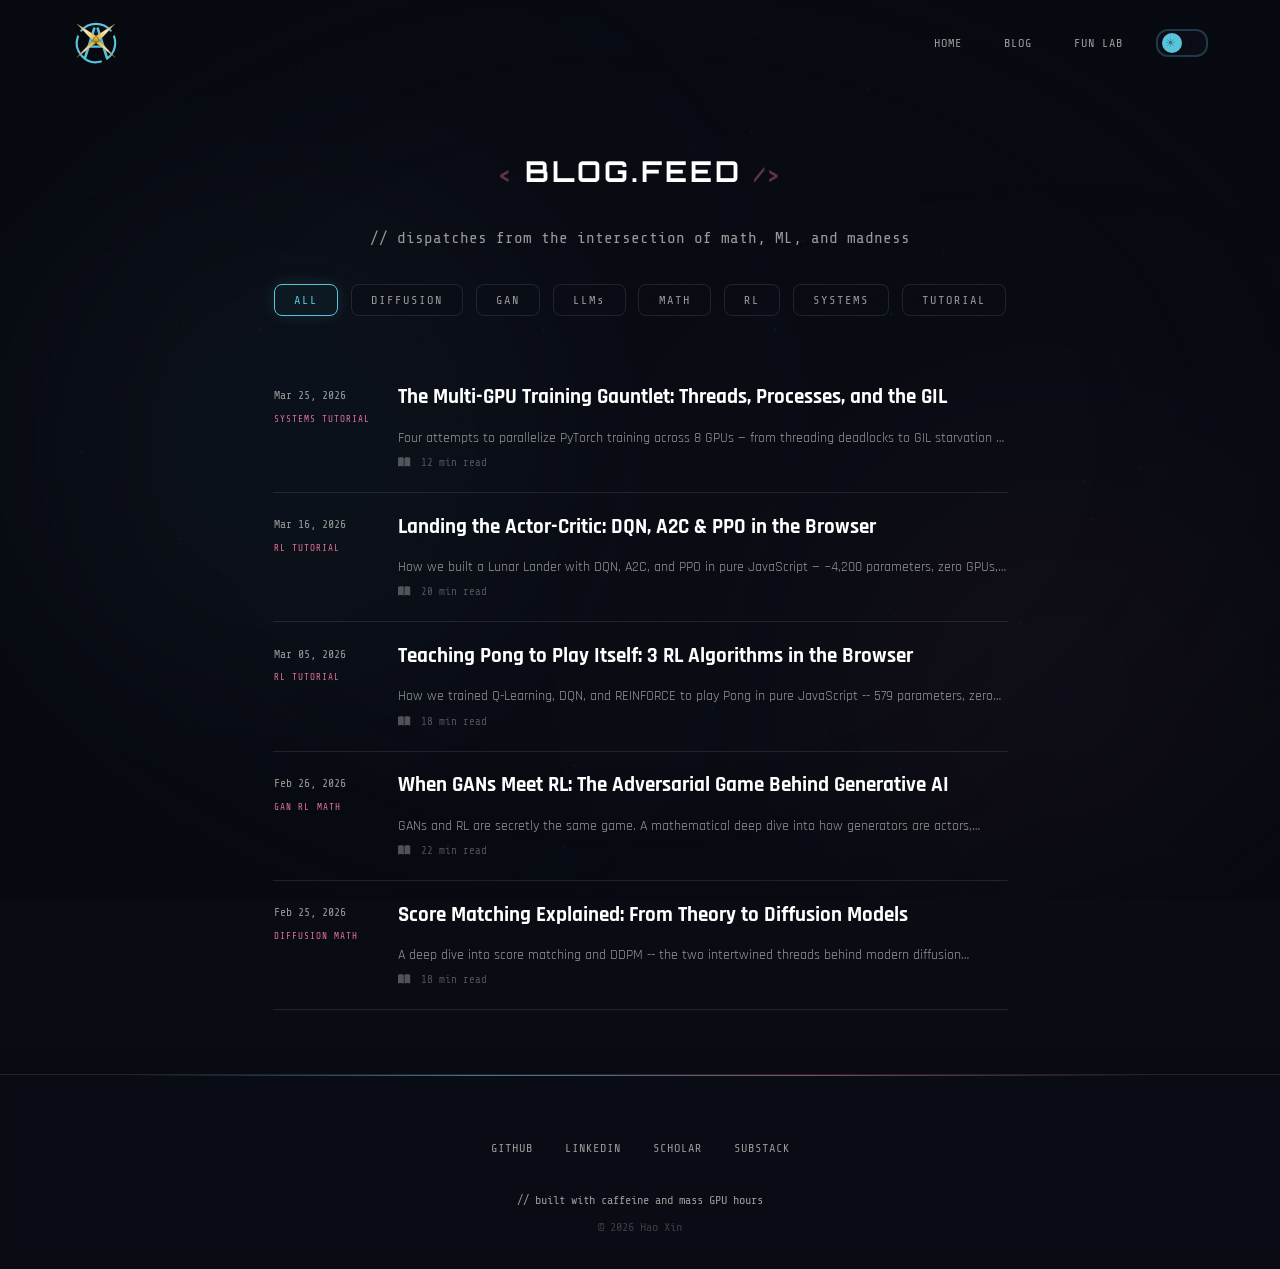
==== commit fc840f16: "Fix broken blog scripts, Zoox mark, share image, and review fixes - Blog posts + 404: remove calls t" ====
--- a/blog/index.html
+++ b/blog/index.html
@@ -17,7 +17,7 @@
     <meta property="og:image:width" content="1200">
     <meta property="og:image:height" content="630">
     <!-- Twitter Card -->
-    <meta name="twitter:card" content="summary">
+    <meta name="twitter:card" content="summary_large_image">
     <meta name="twitter:title" content="Blog | Hao Xin">
     <meta name="twitter:description" content="Technical blog covering machine learning, diffusion models, GANs, reinforcement learning, and the math behind modern AI.">
     <meta name="twitter:image" content="https://muserhao.github.io/og-image.png">
--- a/style.css
+++ b/style.css
@@ -383,10 +383,6 @@
 
 /* Hero title: handled in typography section above */
 
-[data-theme="light"] .apple-logo {
-    opacity: 0.5;
-}
-
 /* Contact item: paper card */
 [data-theme="light"] .contact-item {
     backdrop-filter: none;
@@ -520,12 +516,13 @@
 [data-theme="light"] .timeline-content {
     border: none;
     border-left: 2px solid var(--neon-pink);
-    border-radius: 0;
+    border-radius: 0 var(--radius-lg) var(--radius-lg) 0;
     box-shadow: none;
-    background: transparent;
+    /* Paper wash so text stays legible over the generative paint */
+    background: rgba(245, 238, 225, 0.82);
     backdrop-filter: none;
     -webkit-backdrop-filter: none;
-    padding: var(--space-3) var(--space-5);
+    padding: var(--space-4) var(--space-5);
 }
 
 [data-theme="light"] .timeline-content::before,
@@ -957,14 +954,6 @@
     letter-spacing: 2px;
 }
 
-.apple-logo {
-    display: inline-block;
-    width: 0.85em;
-    height: 0.85em;
-    vertical-align: -0.05em;
-    fill: currentColor;
-}
-
 .hero-tagline {
     font-family: var(--font-mono);
     font-size: var(--text-sm);
@@ -1090,6 +1079,7 @@
 section.visible .stat-card:nth-child(3),
 section.visible .pub-card:nth-child(3) { transition-delay: 0.3s; }
 
+section.visible .timeline-item:nth-child(4),
 section.visible .stat-card:nth-child(4) { transition-delay: 0.4s; }
 
 .section-title {
@@ -1356,6 +1346,11 @@
     fill: currentColor;
 }
 
+.zoox-mark {
+    width: 24px;
+    height: auto;
+}
+
 .timeline-content {
     padding: var(--space-5) var(--space-6);
 }
--- a/blog/blog.css
+++ b/blog/blog.css
@@ -71,22 +71,6 @@
     font-style: italic;
 }
 
-[data-theme="light"] .blog-card {
-    border: none;
-    box-shadow: 0 1px 3px rgba(0,0,0,0.04), 0 4px 20px rgba(0,0,0,0.03);
-}
-
-[data-theme="light"] .blog-card::before,
-[data-theme="light"] .blog-card::after {
-    display: none;
-}
-
-[data-theme="light"] .filter-btn {
-    font-family: var(--font-body);
-    text-transform: none;
-    letter-spacing: 0.5px;
-}
-
 /* ── Blog Hero ── */
 .blog-main {
     padding-top: 100px;
@@ -146,97 +130,139 @@
 
 /* Blog List */
 .blog-list {
-    max-width: 900px;
+    max-width: 800px;
     margin: 0 auto;
     padding: 1rem 2rem 4rem;
     display: flex;
     flex-direction: column;
-    gap: 1.5rem;
+    gap: 0;
     opacity: 1 !important;
     transform: none !important;
 }
 
-/* Blog Card */
+/* ── Blog Card — Dark: editorial journal index ── */
 .blog-card {
-    display: block;
-    padding: 2rem;
+    display: grid;
+    grid-template-columns: 100px 1fr;
+    column-gap: 1.5rem;
+    padding: 1.3rem 0;
+    padding-left: 0;
     text-decoration: none;
     color: inherit;
-    transition: all 0.3s ease;
+    /* Override neon-card glass morphism */
+    background: transparent;
+    backdrop-filter: none;
+    -webkit-backdrop-filter: none;
+    border: none;
+    border-bottom: 1px solid var(--glass-border);
+    border-radius: 0;
+    box-shadow: none;
+    overflow: visible;
+    border-left: 2px solid transparent;
+    transition: border-color 0.3s ease, padding-left 0.3s ease;
+}
+
+.blog-card::before,
+.blog-card::after {
+    display: none;
 }
 
 .blog-card:hover {
-    border-color: var(--border-hover);
-    box-shadow: 0 0 40px var(--cyan-glow-sm), 0 0 80px var(--purple-glow-sm);
+    transform: none;
+    box-shadow: none;
+    border-bottom-color: var(--glass-border);
+    border-left-color: var(--neon-cyan);
+    padding-left: 1rem;
+}
+
+.blog-card:hover .blog-card-title {
+    color: var(--neon-cyan);
 }
 
 .blog-card-header {
+    grid-column: 1;
+    grid-row: 1 / -1;
+    display: flex;
+    flex-direction: column;
+    gap: 0.4rem;
+    margin-bottom: 0;
+    align-items: flex-start;
+    padding-top: 0.15rem;
+}
+
+.blog-date {
+    font-family: var(--font-mono);
+    font-size: 0.72rem;
+    color: var(--text-secondary);
+    white-space: nowrap;
+}
+
+.blog-date i {
+    display: none;
+}
+
+.blog-tags {
+    display: flex;
+    gap: 0.4rem;
+    flex-wrap: wrap;
+}
+
+.blog-tag {
+    font-family: var(--font-mono);
+    font-size: 0.58rem;
+    letter-spacing: 1px;
+    padding: 0;
+    border: none;
+    color: var(--neon-pink);
+    border-radius: 0;
+    text-transform: uppercase;
+}
+
+.blog-card-title {
+    grid-column: 2;
+    grid-row: 1;
+    font-family: var(--font-body);
+    font-size: 1.3rem;
+    font-weight: 700;
+    color: var(--text-heading);
+    margin-bottom: 0.2rem;
+    line-height: 1.3;
+    text-align: left;
+    transition: color 0.3s ease;
+}
+
+.blog-card-title::after {
+    display: none;
+}
+
+.blog-card-excerpt {
+    grid-column: 2;
+    grid-row: 2;
+    font-family: var(--font-body);
+    font-size: 0.88rem;
+    color: var(--text-secondary);
+    line-height: 1.6;
+    margin-bottom: 0;
+    display: -webkit-box;
+    -webkit-line-clamp: 1;
+    -webkit-box-orient: vertical;
+    overflow: hidden;
+}
+
+.blog-card-footer {
+    grid-column: 2;
+    grid-row: 3;
     display: flex;
     justify-content: space-between;
     align-items: center;
-    margin-bottom: 1rem;
-    flex-wrap: wrap;
-    gap: 0.5rem;
-}
-
-.blog-date {
-    font-family: var(--font-mono);
-    font-size: 0.8rem;
-    color: var(--text-secondary);
-}
-
-.blog-date i {
-    margin-right: 0.3rem;
-    color: var(--neon-cyan);
-}
-
-.blog-tags {
-    display: flex;
-    gap: 0.5rem;
-}
-
-.blog-tag {
-    font-family: var(--font-mono);
-    font-size: 0.65rem;
-    letter-spacing: 1px;
-    padding: 0.2rem 0.7rem;
-    border: 1px solid var(--purple-border-md);
-    color: var(--neon-purple);
-    border-radius: 3px;
-}
-
-.blog-card-title {
-    font-family: var(--font-body);
-    font-size: 1.5rem;
-    font-weight: 700;
-    color: var(--text-heading);
-    margin-bottom: 0.8rem;
-    line-height: 1.3;
-    text-align: left;
-}
-
-.blog-card-title::after {
-    display: none;
-}
-
-.blog-card-excerpt {
-    font-family: var(--font-body);
-    font-size: 1rem;
-    color: var(--text-secondary);
-    line-height: 1.7;
-    margin-bottom: 1.2rem;
-}
-
-.blog-card-footer {
-    display: flex;
-    justify-content: space-between;
-    align-items: center;
+    margin-top: 0.3rem;
 }
 
 .read-time {
     font-family: var(--font-mono);
-    font-size: 0.8rem;
-    color: var(--text-secondary);
+    font-size: 0.68rem;
+    color: var(--text-secondary);
+    opacity: 0.5;
 }
 
 .read-time i {
@@ -245,14 +271,15 @@
 
 .read-more {
     font-family: var(--font-mono);
-    font-size: 0.8rem;
+    font-size: 0.68rem;
     color: var(--neon-cyan);
     letter-spacing: 1px;
-    transition: all 0.3s ease;
+    opacity: 0;
+    transition: opacity 0.3s ease;
 }
 
 .blog-card:hover .read-more {
-    text-shadow: 0 0 8px var(--cyan-text-glow);
+    opacity: 1;
 }
 
 .read-more i {
@@ -262,6 +289,149 @@
 
 .blog-card:hover .read-more i {
     transform: translateX(4px);
+}
+
+/* ── Blog Card — Light: reading list ── */
+[data-theme="light"] .blog-card {
+    grid-template-columns: 1fr auto;
+    column-gap: 2rem;
+    align-items: baseline;
+    border-left: none;
+    border-bottom: 1px solid var(--glass-border);
+    padding: 1rem 0;
+    box-shadow: none;
+}
+
+[data-theme="light"] .blog-card:hover {
+    transform: none;
+    box-shadow: none;
+    border-left: none;
+    padding-left: 0;
+}
+
+[data-theme="light"] .blog-card:hover .blog-card-title {
+    color: var(--neon-pink);
+}
+
+[data-theme="light"] .blog-card-header {
+    grid-column: 2;
+    grid-row: 1;
+    padding-top: 0;
+}
+
+[data-theme="light"] .blog-card-title {
+    grid-column: 1;
+    grid-row: 1;
+    font-family: 'Cormorant Garamond', serif;
+    font-size: 1.35rem;
+    font-weight: 600;
+    margin-bottom: 0;
+}
+
+[data-theme="light"] .blog-date {
+    font-family: 'Lora', serif;
+    font-style: italic;
+    font-size: 0.85rem;
+    color: var(--text-secondary);
+}
+
+[data-theme="light"] .blog-tags,
+[data-theme="light"] .blog-card-excerpt,
+[data-theme="light"] .blog-card-footer {
+    display: none;
+}
+
+/* ── Filter buttons — Light: serif, underline active ── */
+[data-theme="light"] .filter-btn {
+    font-family: 'Cormorant Garamond', serif;
+    font-size: 0.95rem;
+    letter-spacing: 0.5px;
+    text-transform: none;
+    background: transparent;
+    backdrop-filter: none;
+    -webkit-backdrop-filter: none;
+    border: none;
+    border-bottom: 2px solid transparent;
+    border-radius: 0;
+    padding: 0.4rem 0.8rem;
+    color: var(--text-secondary);
+}
+
+[data-theme="light"] .filter-btn:hover,
+[data-theme="light"] .filter-btn.active {
+    background: transparent;
+    box-shadow: none;
+    border-color: transparent;
+    border-bottom-color: var(--neon-pink);
+    color: var(--text-heading);
+}
+
+/* ── Lab page: restore standard card appearance ── */
+.lab-page .blog-card {
+    display: block;
+    padding: 2rem;
+    border: 1px solid rgba(255, 255, 255, 0.06);
+    border-radius: var(--radius-lg);
+    box-shadow: var(--glass-shadow);
+    overflow: hidden;
+}
+
+.lab-page .blog-card::before {
+    display: block;
+}
+
+.lab-page .blog-card:hover {
+    transform: translateY(-4px);
+    box-shadow: 0 0 25px rgba(88, 196, 220, 0.08), 0 16px 48px rgba(0, 0, 0, 0.2);
+    padding-left: 2rem;
+    border-left-color: rgba(255, 255, 255, 0.06);
+    border-color: rgba(0, 240, 255, 0.2);
+}
+
+.lab-page .blog-card-header {
+    flex-direction: row;
+    justify-content: space-between;
+    align-items: center;
+    margin-bottom: 1rem;
+    padding-top: 0;
+}
+
+.lab-page .blog-date i {
+    display: inline;
+    margin-right: 0.3rem;
+    color: var(--neon-cyan);
+}
+
+.lab-page .blog-tag {
+    padding: 0.2rem 0.7rem;
+    border: 1px solid rgba(224, 112, 152, 0.2);
+}
+
+.lab-page .blog-card-title {
+    font-size: 1.5rem;
+    margin-bottom: 0.8rem;
+}
+
+.lab-page .blog-card-excerpt {
+    -webkit-line-clamp: unset;
+    display: block;
+    font-size: 1rem;
+    line-height: 1.7;
+    margin-bottom: 1.2rem;
+}
+
+.lab-page .blog-card-footer {
+    margin-top: 0;
+}
+
+.lab-page .read-time {
+    font-size: 0.8rem;
+    opacity: 1;
+}
+
+.lab-page .read-more {
+    font-size: 0.8rem;
+    opacity: 1;
 }
 
 /* ========== BLOG POST PAGE ========== */
@@ -612,13 +782,13 @@
     color: var(--text-heading) !important;
 }
 
-/* Blog section on main page */
+/* Blog section on main page — single column editorial */
 .blog-preview-grid {
-    display: grid;
-    grid-template-columns: repeat(auto-fit, minmax(350px, 1fr));
-    gap: 1.5rem;
-    max-width: 1000px;
+    display: flex;
+    flex-direction: column;
+    max-width: 800px;
     margin: 0 auto 2rem;
+    padding: 0 2rem;
 }
 
 .blog-preview-card {
@@ -660,16 +830,42 @@
         font-size: 1.8rem;
     }
 
+    .blog-card {
+        grid-template-columns: 80px 1fr;
+        column-gap: 1rem;
+        padding: 1rem 0;
+    }
+
+    .blog-card:hover {
+        padding-left: 0.5rem;
+    }
+
     .blog-card-title {
-        font-size: 1.3rem;
+        font-size: 1.1rem;
+    }
+
+    .blog-date {
+        font-size: 0.65rem;
+    }
+
+    .blog-tag {
+        font-size: 0.55rem;
     }
 
     .blog-preview-grid {
-        grid-template-columns: 1fr;
+        padding: 0 1rem;
     }
 
     .post-content pre {
         padding: 1rem;
+    }
+
+    [data-theme="light"] .blog-card {
+        column-gap: 1rem;
+    }
+
+    [data-theme="light"] .blog-card-title {
+        font-size: 1.15rem;
     }
 }
 
@@ -677,4 +873,39 @@
     .post-title {
         font-size: 1.5rem;
     }
-}
+
+    .blog-card {
+        grid-template-columns: 1fr;
+        gap: 0.3rem;
+    }
+
+    .blog-card-header {
+        grid-column: 1;
+        grid-row: auto;
+        flex-direction: row;
+        align-items: center;
+        gap: 0.8rem;
+    }
+
+    .blog-card-title {
+        grid-column: 1;
+    }
+
+    .blog-card-excerpt {
+        grid-column: 1;
+    }
+
+    .blog-card-footer {
+        grid-column: 1;
+    }
+
+    [data-theme="light"] .blog-card-header {
+        grid-column: 1;
+        grid-row: 2;
+    }
+
+    [data-theme="light"] .blog-card-title {
+        grid-column: 1;
+        grid-row: 1;
+    }
+}
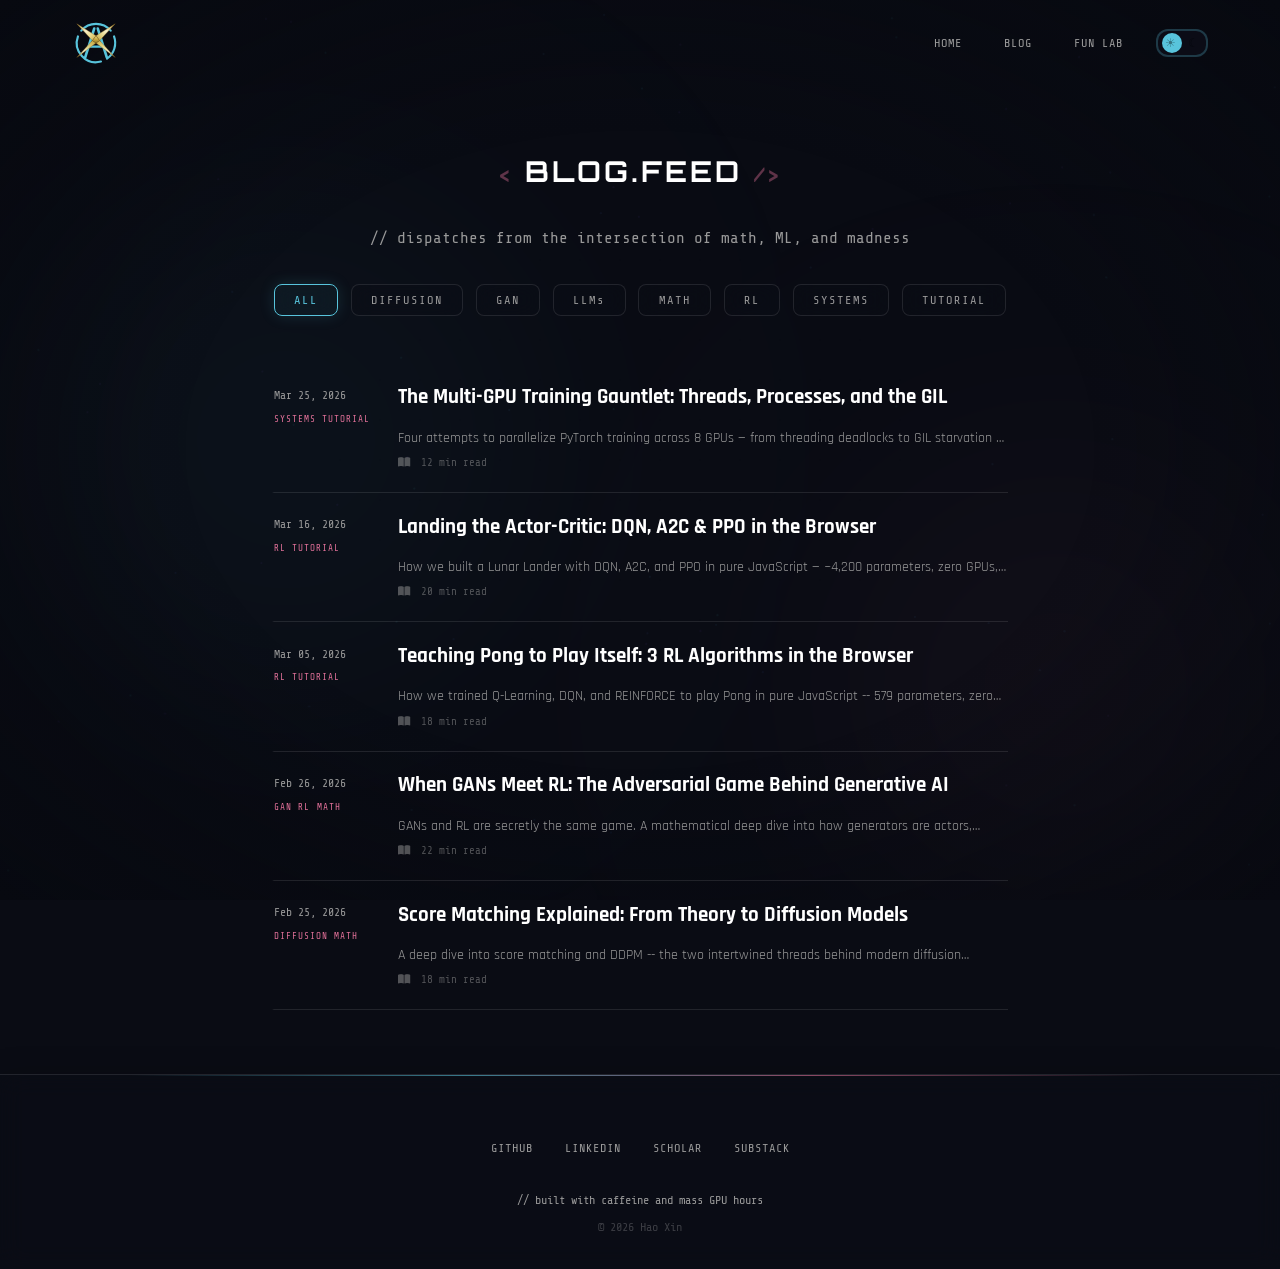
==== commit ff47041a: "Light theme: Japanese-minimalist "Ma" redesign Replace the painted Atelier light theme with a quiet," ====
--- a/blog/index.html
+++ b/blog/index.html
@@ -24,9 +24,10 @@
     <link rel="icon" href="../favicon.svg" type="image/svg+xml">
     <link rel="stylesheet" href="../style.css">
     <link rel="stylesheet" href="blog.css">
+    <link rel="stylesheet" href="../zen.css">
     <link rel="stylesheet" href="https://cdnjs.cloudflare.com/ajax/libs/font-awesome/6.5.0/css/all.min.css">
     <link href="https://fonts.googleapis.com/css2?family=Orbitron:wght@400;700;900&family=Rajdhani:wght@300;400;500;600;700&family=Share+Tech+Mono&display=swap" rel="stylesheet">
-    <link href="https://fonts.googleapis.com/css2?family=Cormorant+Garamond:ital,wght@0,400;0,600;0,700;1,400&family=Lora:ital,wght@0,400;0,500;0,600;1,400&family=Caveat:wght@400;500;600&display=swap" rel="stylesheet">
+    <link href="https://fonts.googleapis.com/css2?family=Shippori+Mincho:wght@400;500&family=Zen+Kaku+Gothic+New:wght@400;500&display=swap" rel="stylesheet">
     <script>
         (function(){var t=localStorage.getItem('theme')||'dark';document.documentElement.setAttribute('data-theme',t)})();
     </script>
@@ -50,9 +51,9 @@
             <a href="../index.html" class="logo" aria-label="HAO.XIN">
             </a>
             <ul class="nav-links">
-                <li><a href="../index.html" class="nav-link">HOME</a></li>
-                <li><a href="index.html" class="nav-link active">BLOG</a></li>
-                <li><a href="../lab/index.html" class="nav-link">FUN LAB</a></li>
+                <li><a href="../index.html" class="nav-link"><span class="dark-only">HOME</span><span class="light-only">Home</span></a></li>
+                <li><a href="index.html" class="nav-link active"><span class="dark-only">BLOG</span><span class="light-only">Writing</span></a></li>
+                <li><a href="../lab/index.html" class="nav-link"><span class="dark-only">FUN LAB</span><span class="light-only">Lab</span></a></li>
                 <li>
                     <button class="theme-toggle" aria-label="Toggle theme">
                         <span class="theme-toggle-icon-light">&#9728;</span>
--- a/style.css
+++ b/style.css
@@ -94,502 +94,56 @@
     --theme-transition: background 0.4s ease, color 0.4s ease, border-color 0.4s ease, box-shadow 0.4s ease;
 }
 
-/* ========== LIGHT THEME ========== */
+/* ========== LIGHT THEME — "MA" (間) ==========
+   Japanese-minimalist personality: washi paper, sumi ink, one aizome indigo
+   accent, generous whitespace. Tokens only here; component rules live in
+   zen.css, loaded after style.css and blog.css on every page. */
 [data-theme="light"] {
-    /* Accent colors — warm earth tones, no blue at all */
-    --neon-pink: #c2785a;
-    --neon-cyan: #8b6d5c;
-    --neon-green: #7a8b5c;
-
-    /* Warm parchment backgrounds */
-    --bg-dark: #f5f0e8;
-    --bg-card: rgba(245, 238, 225, 0.95);
-    --bg-terminal: rgba(240, 234, 220, 0.98);
-    --bg-terminal-header: rgba(228, 220, 205, 0.95);
-
-    /* Rich dark text */
-    --text-primary: #3d3328;
-    --text-secondary: #7a6e60;
-    --text-heading: #2a1f14;
-    --text-faint: rgba(0, 0, 0, 0.08);
-
-    /* Borders — warm, subtle */
-    --border-subtle: rgba(139, 109, 92, 0.12);
-    --border-hover: rgba(139, 109, 92, 0.25);
-    --cyan-glow-sm: rgba(139, 109, 92, 0.04);
-    --cyan-glow-fill: rgba(139, 109, 92, 0.04);
-    --cyan-glow-fill-hover: rgba(139, 109, 92, 0.08);
-    --cyan-glow-md: rgba(139, 109, 92, 0.10);
-    --pink-glow-md: rgba(194, 120, 90, 0.08);
-    --pink-glow-sm: rgba(194, 120, 90, 0.04);
-    --pink-border: rgba(194, 120, 90, 0.15);
-    --grid-line: rgba(0, 0, 0, 0.03);
-    --nav-bg: rgba(245, 240, 232, 0.95);
-    --nav-mobile-bg: rgba(245, 240, 232, 0.98);
-    --shadow-dark: rgba(0, 0, 0, 0.04);
-    --bar-bg: rgba(0, 0, 0, 0.04);
+    --neon-pink: #2e4868;          /* aizome indigo, the only accent */
+    --neon-cyan: #5f5d58;
+    --neon-green: #5f5d58;
+
+    --bg-dark: #f1f0ec;            /* washi */
+    --bg-card: transparent;
+    --bg-terminal: transparent;
+    --bg-terminal-header: transparent;
+
+    --text-primary: #1d1d1b;       /* sumi */
+    --text-secondary: #5f5d58;
+    --text-heading: #1d1d1b;
+    --text-faint: #8f8c85;
+
+    --border-subtle: #d8d5ce;
+    --border-hover: #b9b5ad;
+    --cyan-glow-sm: transparent;
+    --cyan-glow-fill: transparent;
+    --cyan-glow-fill-hover: transparent;
+    --cyan-glow-md: transparent;
+    --pink-glow-md: transparent;
+    --pink-glow-sm: transparent;
+    --pink-border: #d8d5ce;
+    --grid-line: transparent;
+    --nav-bg: rgba(241, 240, 236, 0.94);
+    --nav-mobile-bg: rgba(241, 240, 236, 0.98);
+    --shadow-dark: transparent;
+    --bar-bg: rgba(29, 29, 27, 0.05);
 
     --cursor-blend: multiply;
 
-    /* Terminal dots — muted earth */
-    --dot-red: #c27856;
-    --dot-yellow: #b89a5a;
-    --dot-green: #7a9464;
-
-    /* Glass → Paper: opaque, no blur, shadow-based depth */
-    --glass-bg: rgba(245, 238, 225, 0.85);
-    --glass-border: rgba(0, 0, 0, 0.04);
-    --glass-border-hover: rgba(0, 0, 0, 0.08);
+    --dot-red: #b9b5ad;
+    --dot-yellow: #b9b5ad;
+    --dot-green: #b9b5ad;
+
+    --glass-bg: transparent;
+    --glass-border: transparent;
+    --glass-border-hover: transparent;
     --glass-blur: 0px;
-    --glass-shadow: 0 1px 3px rgba(0, 0, 0, 0.04), 0 4px 16px rgba(0, 0, 0, 0.03);
+    --glass-shadow: none;
     --glass-highlight: none;
-}
-
-/* ========== LIGHT THEME OVERRIDES — "ATELIER" PERSONALITY ========== */
-
-/* ── LIGHT THEME: COMPLETE TYPOGRAPHY SYSTEM ──
-   Pinyon Script  → signature (hero name)
-   Cormorant Garamond → headings, nav, section titles
-   Caveat         → handwritten accents (tagline, footer note)
-   Lora           → body, journal, timeline, publications
-*/
-
-/* Typography: completely different font family — humanist, literary */
-[data-theme="light"] .section-title {
-    font-family: 'Cormorant Garamond', serif;
-    font-weight: 600;
-    letter-spacing: 0.02em;
-    font-size: 2rem;
-}
-
-/* Signature font — Herr Von Muellerhoff: wild artistic signature */
-[data-theme="light"] .glitch {
-    font-family: 'Herr Von Muellerhoff', cursive;
-    font-weight: 400;
-    font-size: 6.5rem;
-    letter-spacing: 0.02em;
-    color: var(--text-heading);
-    text-shadow: none;
-}
-
-/* Reset ornament to simple */
-[data-theme="light"] .hero-ornament {
-    width: 60px;
-    height: 2px;
-    margin-top: var(--space-4);
-    background: linear-gradient(90deg, var(--neon-pink), var(--neon-cyan));
-    opacity: 0.6;
-    transform: none;
-}
-
-[data-theme="light"] .stat-number {
-    font-family: 'Cormorant Garamond', serif;
-    font-weight: 600;
-}
-
-[data-theme="light"] .timeline-header h3 {
-    font-family: 'Cormorant Garamond', serif;
-    font-weight: 600;
-    font-size: 1.2rem;
-}
-
-/* Body text: warm literary serif */
-[data-theme="light"] .journal-text,
-[data-theme="light"] .journal-body,
-[data-theme="light"] .contact-letter .journal-text,
-[data-theme="light"] .timeline-details li,
-[data-theme="light"] .pub-content h3 {
-    font-family: 'Lora', serif;
-}
-
-[data-theme="light"] .hero-subtitle {
-    font-family: 'Lora', serif;
-    letter-spacing: 0.5px;
-    font-weight: 400;
-    color: var(--text-secondary);
-}
-
-[data-theme="light"] .hero-tagline {
-    font-family: 'Caveat', cursive;
-    font-size: 1.3rem;
-    font-weight: 400;
-    font-style: normal;
-}
-
-/* Nav: elegant serif */
-[data-theme="light"] .nav-link {
-    font-family: 'Cormorant Garamond', serif;
-    letter-spacing: 0.05em;
-    text-transform: none;
-    font-size: var(--text-sm);
-    font-weight: 600;
-}
-
-/* Footer: handwritten closing note */
-[data-theme="light"] .footer-links a {
-    font-family: 'Cormorant Garamond', serif;
-    letter-spacing: 0.05em;
-    text-transform: none;
-    font-weight: 600;
-}
-
-[data-theme="light"] .footer-text {
-    font-family: 'Caveat', cursive;
-    font-style: normal;
-    font-size: 1.1rem;
-}
-
-/* Small labels: Lora light for dates, venues */
-[data-theme="light"] .timeline-company {
-    font-family: 'Lora', serif;
-    font-style: italic;
-    color: var(--neon-pink);
-}
-
-[data-theme="light"] .timeline-date {
-    font-family: 'Lora', serif;
-    font-style: italic;
-}
-
-[data-theme="light"] .pub-venue,
-[data-theme="light"] .pub-authors {
-    font-family: 'Lora', serif;
-}
-
-/* Section subtitles: handwritten accent */
-[data-theme="light"] .section-subtitle,
-[data-theme="light"] .research-focus {
-    font-family: 'Caveat', cursive;
-    font-style: normal;
-    font-size: 1.2rem;
-    letter-spacing: normal;
-}
-
-/* Hide code-style decorations — too technical for art mode */
-[data-theme="light"] .title-decoration {
-    display: none;
-}
-
-/* Cards: no glass, just paper with soft shadow */
-[data-theme="light"] .neon-card {
-    backdrop-filter: none;
-    -webkit-backdrop-filter: none;
-    border: none;
-    border-radius: var(--radius-lg);
-    box-shadow: 0 1px 3px rgba(0,0,0,0.04), 0 4px 20px rgba(0,0,0,0.03);
-}
-
-[data-theme="light"] .neon-card::before {
-    display: none;
-}
-
-[data-theme="light"] .neon-card::after {
-    display: none;
-}
-
-[data-theme="light"] .neon-card:hover {
-    box-shadow: 0 2px 6px rgba(0,0,0,0.06), 0 8px 30px rgba(0,0,0,0.05);
-}
-
-/* Terminal → Notebook feel */
-[data-theme="light"] .terminal-window {
-    border: none;
-    box-shadow: 0 1px 3px rgba(0,0,0,0.04), 0 4px 20px rgba(0,0,0,0.03);
-    backdrop-filter: none;
-    -webkit-backdrop-filter: none;
-}
-
-[data-theme="light"] .terminal-header {
-    background: rgba(0, 0, 0, 0.02);
-}
-
-[data-theme="light"] .terminal-body {
-    background-image: none;
-}
-
-/* Stat cards: paper feel */
-[data-theme="light"] .stat-card {
-    backdrop-filter: none;
-    -webkit-backdrop-filter: none;
-    border: none;
-    box-shadow: 0 1px 3px rgba(0,0,0,0.04), 0 4px 20px rgba(0,0,0,0.03);
-}
-
-[data-theme="light"] .stat-card:hover {
-    border: none;
-    box-shadow: 0 2px 6px rgba(0,0,0,0.06), 0 8px 30px rgba(0,0,0,0.05);
-}
-
-/* Buttons: text links with understated underline — literary, not techy */
-[data-theme="light"] .neon-btn {
-    border-radius: 0;
-    border: none;
-    border-bottom: 1px solid var(--text-secondary);
-    color: var(--text-heading);
-    backdrop-filter: none;
-    -webkit-backdrop-filter: none;
-    background: transparent;
-    font-family: 'Cormorant Garamond', serif;
-    font-size: var(--text-sm);
-    font-weight: 600;
-    letter-spacing: 0.08em;
-    padding: 0.4rem 0;
-}
-
-[data-theme="light"] .neon-btn:hover {
-    background: transparent;
-    border-color: var(--text-heading);
-    box-shadow: none;
-}
-
-[data-theme="light"] .neon-btn.alt {
-    border-color: var(--neon-pink);
-    color: var(--neon-pink);
-}
-
-[data-theme="light"] .neon-btn.alt:hover {
-    background: transparent;
-    border-color: var(--neon-pink);
-    box-shadow: none;
-}
-
-[data-theme="light"] .substack-submit {
-    border: none !important;
-    border-bottom: 1px solid var(--neon-pink) !important;
-    color: var(--neon-pink) !important;
-    border-radius: 0;
-    font-family: 'Cormorant Garamond', serif;
-    font-weight: 600;
-    letter-spacing: 0.08em;
-    padding: 0.4rem 0;
-}
-
-[data-theme="light"] .substack-submit:hover {
-    background: transparent !important;
-    box-shadow: none !important;
-}
-
-/* Hero: completely different atmosphere */
-[data-theme="light"] .hero-content {
-    border: none;
-    background: transparent;
-    backdrop-filter: none;
-    -webkit-backdrop-filter: none;
-    padding: var(--space-8) var(--space-6);
-    box-shadow: none;
-}
-
-/* Canvas stays visible in both themes — each draws differently */
-
-/* Hero title: handled in typography section above */
-
-/* Contact item: paper card */
-[data-theme="light"] .contact-item {
-    backdrop-filter: none;
-    -webkit-backdrop-filter: none;
-    border: none;
-    box-shadow: 0 1px 3px rgba(0,0,0,0.04), 0 4px 16px rgba(0,0,0,0.03);
-}
-
-/* Footer: warm, no glass */
-[data-theme="light"] footer {
-    backdrop-filter: none;
-    -webkit-backdrop-filter: none;
-    background: rgba(240, 234, 220, 0.9);
-    border-top: 1px solid rgba(0,0,0,0.04);
-    box-shadow: none;
-}
-
-[data-theme="light"] .footer-gradient {
-    background: linear-gradient(90deg, transparent, var(--neon-pink), transparent);
-    opacity: 0.15;
-}
-
-/* Header: warm, no glass effect */
-[data-theme="light"] header.scrolled {
-    background: rgba(245, 240, 232, 0.9);
-    backdrop-filter: none;
-    -webkit-backdrop-filter: none;
-    box-shadow: 0 1px 4px rgba(0,0,0,0.04);
-}
-
-/* Timeline: warm colors — handled in layout section */
-
-/* Scrollbar */
-[data-theme="light"] ::-webkit-scrollbar-track {
-    background: var(--bg-dark);
-}
-
-[data-theme="light"] ::-webkit-scrollbar-thumb {
-    background: var(--neon-pink);
-}
-
-/* Logo */
-[data-theme="light"] .logo-mark {
-    filter: none;
-    color: var(--neon-pink);
-}
-
-/* Selection */
-[data-theme="light"] ::selection {
-    background: var(--neon-pink);
-    color: #fff;
-}
-
-/* Light theme: typewriter → handwritten signature */
-[data-theme="light"] .typewriter {
-    font-family: 'Caveat', cursive;
-    color: #5a7a4a;
-    font-style: normal;
-    font-weight: 500;
-    font-size: 1.4rem;
-}
-
-[data-theme="light"] .cursor {
-    display: none;
-}
-
-/* Handwriting reveal: text appears as if written by hand */
-[data-theme="light"] #typewriter-text {
-    display: inline-block;
-    background: linear-gradient(90deg, #5a7a4a 50%, transparent 50%);
-    background-size: 200% 100%;
-    background-position: 100% 0;
-    -webkit-background-clip: text;
-    background-clip: text;
-    -webkit-text-fill-color: transparent;
-    animation: handwrite-reveal 2.5s var(--ease-out) forwards;
-}
-
-@keyframes handwrite-reveal {
-    to {
-        background-position: 0 0;
-    }
-}
-
-/* Light theme: tech tags hidden in layout section above */
-[data-theme="light"] .tech-tags span {
-    border-color: transparent;
-    background: rgba(0, 0, 0, 0.03);
-    color: var(--text-secondary);
-}
-
-/* Light theme: scroll indicator — hide completely (too technical) */
-[data-theme="light"] .scroll-indicator {
-    display: none;
-}
-
-/* ── LIGHT THEME: LAYOUT TRANSFORMATION ──────────────────────────────────
-   Dark = portfolio for peers. Light = personal world for curious minds.
-   Hide resume artifacts, open up the layout, let content breathe. */
-
-/* About: full-width journal, hide stats grid */
-[data-theme="light"] .about-content {
-    grid-template-columns: 1fr;
-    max-width: 700px;
-    margin: 0 auto;
-}
-
-[data-theme="light"] .stats-grid {
-    display: none;
-}
-
-/* Timeline: remove the mechanical timeline line and markers */
-[data-theme="light"] .timeline::before {
-    display: none;
-}
-
-[data-theme="light"] .timeline-marker {
-    display: none;
-}
-
-[data-theme="light"] .timeline-item {
-    padding-left: 0;
-    margin-bottom: var(--space-5);
-}
-
-/* Timeline cards: simpler, no tech tags */
-[data-theme="light"] .tech-tags {
-    display: none;
-}
-
-[data-theme="light"] .timeline-content {
-    border: none;
-    border-left: 2px solid var(--neon-pink);
-    border-radius: 0 var(--radius-lg) var(--radius-lg) 0;
-    box-shadow: none;
-    /* Paper wash so text stays legible over the generative paint */
-    background: rgba(245, 238, 225, 0.82);
-    backdrop-filter: none;
-    -webkit-backdrop-filter: none;
-    padding: var(--space-4) var(--space-5);
-}
-
-[data-theme="light"] .timeline-content::before,
-[data-theme="light"] .timeline-content::after {
-    display: none;
-}
-
-[data-theme="light"] .timeline-content:hover {
-    transform: none;
-    box-shadow: none;
-}
-
-/* Timeline details: more prose-like */
-[data-theme="light"] .timeline-details li {
-    font-family: var(--font-body);
-    color: var(--text-primary);
-    padding-left: 0;
-}
-
-[data-theme="light"] .timeline-details li::before {
-    display: none;
-}
-
-/* Publications: hide the big colored year, simpler layout */
-[data-theme="light"] .pub-card {
-    border: none;
-    box-shadow: none;
-    background: transparent;
-    backdrop-filter: none;
-    -webkit-backdrop-filter: none;
-    padding: var(--space-3) 0;
-    border-bottom: 1px solid rgba(0, 0, 0, 0.1);
-    border-radius: 0;
-}
-
-[data-theme="light"] .pub-card::before,
-[data-theme="light"] .pub-card::after {
-    display: none;
-}
-
-[data-theme="light"] .pub-card:hover {
-    transform: none;
-    box-shadow: none;
-}
-
-[data-theme="light"] .pub-year {
-    font-family: 'Cormorant Garamond', serif;
-    font-size: 1.2rem;
-    font-weight: 600;
-    color: var(--neon-pink);
-    border-right: none;
-    padding-right: var(--space-3);
-    min-width: 60px;
-}
-
-/* Blog section: keep but simpler CTA */
-[data-theme="light"] .view-all-btn {
-    border-radius: 999px;
-}
-
-/* Light theme: warm gallery ambient light — via full-page CSS gradients, no hard edges */
-[data-theme="light"] body {
-    background:
-        radial-gradient(ellipse at 15% 10%, rgba(212, 165, 116, 0.07) 0%, transparent 50%),
-        radial-gradient(ellipse at 85% 80%, rgba(196, 154, 175, 0.06) 0%, transparent 50%),
-        radial-gradient(ellipse at 50% 50%, rgba(168, 184, 156, 0.03) 0%, transparent 50%),
-        var(--bg-dark);
+
+    --font-display: 'Shippori Mincho', 'Hiragino Mincho ProN', 'Yu Mincho', Georgia, serif;
+    --font-body: 'Zen Kaku Gothic New', 'Hiragino Sans', 'Helvetica Neue', Arial, sans-serif;
+    --font-mono: ui-monospace, 'SFMono-Regular', Menlo, Consolas, monospace;
 }
 
 /* Hide tech orbs entirely */
@@ -687,7 +241,7 @@
 }
 
 [data-theme="light"] .paper-texture {
-    opacity: 1;
+    opacity: 0;
 }
 
 .gen-art-canvas {
@@ -1942,18 +1496,6 @@
     color: var(--text-secondary);
 }
 
-/* Light theme: input matches paper aesthetic */
-[data-theme="light"] .substack-input {
-    background: rgba(240, 234, 220, 0.6);
-    border: 1px solid rgba(139, 109, 92, 0.2);
-    border-radius: var(--radius-sm);
-    font-family: 'Lora', serif;
-}
-
-[data-theme="light"] .substack-input:focus {
-    border-color: var(--neon-pink);
-}
-
 .substack-submit {
     white-space: nowrap;
 }
--- a/blog/blog.css
+++ b/blog/blog.css
@@ -322,14 +322,14 @@
 [data-theme="light"] .blog-card-title {
     grid-column: 1;
     grid-row: 1;
-    font-family: 'Cormorant Garamond', serif;
+    font-family: var(--font-display);
     font-size: 1.35rem;
     font-weight: 600;
     margin-bottom: 0;
 }
 
 [data-theme="light"] .blog-date {
-    font-family: 'Lora', serif;
+    font-family: var(--font-body);
     font-style: italic;
     font-size: 0.85rem;
     color: var(--text-secondary);
@@ -343,7 +343,7 @@
 
 /* ── Filter buttons — Light: serif, underline active ── */
 [data-theme="light"] .filter-btn {
-    font-family: 'Cormorant Garamond', serif;
+    font-family: var(--font-display);
     font-size: 0.95rem;
     letter-spacing: 0.5px;
     text-transform: none;
--- a/zen.css
+++ b/zen.css
@@ -0,0 +1,571 @@
+/* ========== LIGHT THEME — "MA" (間) COMPONENTS ==========
+   Loaded after style.css and blog.css. Every rule is scoped to the light
+   theme with html[data-theme="light"], which outranks the older
+   [data-theme="light"] rules. Tokens live in style.css.
+
+   Layout: one quiet reading column set off-centre; section names written
+   vertically in the left margin; one sumi-e ensō (zen.js) as the only image. */
+
+html[data-theme="light"] {
+    --zen-gutter: clamp(1.25rem, 6vw, 5rem);
+    --zen-width: 68rem;
+    --zen-step--1: 0.8125rem;
+    --zen-step-1: 1.1875rem;
+    --zen-step-2: 1.5rem;
+    --zen-step-4: clamp(2.75rem, 7vw, 4.75rem);
+}
+
+/* ── Ground: plain washi, no ornament layers ── */
+html[data-theme="light"] body {
+    background: var(--bg-dark);
+    color: var(--text-primary);
+    font-family: var(--font-body);
+    line-height: 1.9;
+    letter-spacing: 0.01em;
+}
+html[data-theme="light"] .gen-art-canvas,
+html[data-theme="light"] .blog-bg-canvas,
+html[data-theme="light"] .paper-texture,
+html[data-theme="light"] .grid-bg,
+html[data-theme="light"] .gradient-orbs,
+html[data-theme="light"] .vignette,
+html[data-theme="light"] .cursor-glow,
+html[data-theme="light"] .neural-net-canvas,
+html[data-theme="light"] .scroll-indicator {
+    display: none !important;
+}
+html[data-theme="light"] ::selection { background: rgba(46, 72, 104, 0.14); color: var(--text-primary); }
+html[data-theme="light"] a:focus-visible,
+html[data-theme="light"] button:focus-visible,
+html[data-theme="light"] input:focus-visible { outline: 1px solid var(--neon-pink); outline-offset: 4px; }
+
+/* ── Header ── */
+html[data-theme="light"] header,
+html[data-theme="light"] header.scrolled {
+    background: var(--nav-bg);
+    backdrop-filter: none;
+    -webkit-backdrop-filter: none;
+    box-shadow: none;
+    border-bottom: 1px solid transparent;
+}
+html[data-theme="light"] header.scrolled { border-bottom-color: var(--border-subtle); }
+html[data-theme="light"] .nav-link {
+    font-family: var(--font-body);
+    font-size: var(--zen-step--1);
+    font-weight: 400;
+    letter-spacing: 0.08em;
+    text-transform: none;
+    color: var(--text-secondary);
+    text-shadow: none;
+}
+html[data-theme="light"] .nav-link:hover,
+html[data-theme="light"] .nav-link.active { color: var(--neon-pink); }
+html[data-theme="light"] .nav-link::after { background: var(--neon-pink); height: 1px; }
+html[data-theme="light"] .logo-mark { color: var(--text-primary); filter: grayscale(1) contrast(1.2); opacity: 0.85; }
+html[data-theme="light"] .theme-toggle { border-color: var(--border-subtle); background: transparent; }
+html[data-theme="light"] .theme-toggle-slider { background: var(--text-primary); box-shadow: none; }
+
+/* ── Hero: name, one hairline, role, one sentence, ensō ── */
+html[data-theme="light"] .hero {
+    min-height: 0;
+    display: block;
+    text-align: left;
+    padding: clamp(9rem, 18vw, 13rem) 0 clamp(4rem, 10vw, 8rem);
+    overflow: visible;
+}
+html[data-theme="light"] .hero-content {
+    width: auto;
+    max-width: var(--zen-width);
+    margin: 0 auto;
+    padding: 0 var(--zen-gutter);
+    display: grid;
+    grid-template-columns: minmax(0, 1fr) minmax(0, 20rem);
+    column-gap: 2rem;
+    align-items: center;
+    animation: none;
+}
+html[data-theme="light"] .hero-content > * { grid-column: 1; }
+html[data-theme="light"] .hero-content .typewriter,
+html[data-theme="light"] .hero-content .hero-buttons { display: none; }
+html[data-theme="light"] .glitch-wrapper { margin: 0; }
+html[data-theme="light"] .glitch {
+    font-family: var(--font-display);
+    font-weight: 500;
+    font-size: var(--zen-step-4);
+    line-height: 1.1;
+    letter-spacing: 0.04em;
+    color: var(--text-heading);
+    text-shadow: none;
+    margin: 0;
+    animation: none;
+}
+html[data-theme="light"] .glitch::before,
+html[data-theme="light"] .glitch::after { display: none; }
+html[data-theme="light"] .hero-ornament {
+    display: block;
+    width: 2.5rem;
+    height: 1px;
+    margin: 2.25rem 0 1.75rem;
+    background: var(--neon-pink);
+    border: 0;
+}
+html[data-theme="light"] .hero-ornament::before,
+html[data-theme="light"] .hero-ornament::after { display: none; }
+html[data-theme="light"] .hero-subtitle {
+    font-family: var(--font-body);
+    font-size: var(--zen-step-1);
+    font-weight: 400;
+    letter-spacing: 0.01em;
+    line-height: 1.5;
+    color: var(--text-primary);
+    margin: 0;
+}
+html[data-theme="light"] .hero-tagline {
+    font-family: var(--font-body);
+    font-size: 1rem;
+    font-style: normal;
+    letter-spacing: 0.01em;
+    color: var(--text-secondary);
+    margin: 0.5rem 0 0;
+    max-width: 30rem;
+}
+html[data-theme="light"] .zen-enso {
+    grid-column: 2;
+    grid-row: 1 / span 6;
+    width: 100%;
+    max-width: 20rem;
+    aspect-ratio: 1;
+    justify-self: end;
+}
+html[data-theme="light"] .zen-enso canvas { display: block; width: 100%; height: 100%; }
+.zen-enso { display: none; }
+html[data-theme="light"] .zen-enso { display: block; }
+
+@keyframes zen-settle { from { opacity: 0; transform: translateY(6px); } to { opacity: 1; transform: none; } }
+html[data-theme="light"] .hero-content > :not(.zen-enso) { animation: zen-settle 1.2s cubic-bezier(.2, .6, .2, 1) both; }
+html[data-theme="light"] .hero-ornament { animation-delay: .25s !important; }
+html[data-theme="light"] .hero-subtitle { animation-delay: .4s !important; }
+html[data-theme="light"] .hero-tagline { animation-delay: .55s !important; }
+
+/* ── Sections: vertical label in the margin, one reading column ── */
+html[data-theme="light"] main > section:is(#about, #lore, #publications, #blog, #contact) {
+    display: grid;
+    grid-template-columns: 4rem minmax(0, 40rem);
+    column-gap: clamp(1.5rem, 6vw, 5rem);
+    align-items: start;
+    width: calc(100% - 2 * var(--zen-gutter));
+    max-width: calc(var(--zen-width) - 2 * var(--zen-gutter));
+    margin: 0 auto;
+    padding: clamp(3.5rem, 8vw, 6rem) 0;
+    border-top: 1px solid var(--border-subtle);
+    text-align: left;
+}
+html[data-theme="light"] main > section:is(#about, #lore, #publications, #blog, #contact) > * { grid-column: 2; min-width: 0; }
+html[data-theme="light"] main > section:is(#about, #lore, #publications, #blog, #contact) > .section-title {
+    grid-column: 1;
+    grid-row: 1 / span 12;
+    writing-mode: vertical-rl;
+    justify-self: start;
+    margin: 0;
+    font-family: var(--font-display);
+    font-size: var(--zen-step--1);
+    font-weight: 400;
+    letter-spacing: 0.4em;
+    color: var(--text-faint);
+    text-shadow: none;
+    text-align: start;
+}
+html[data-theme="light"] .section-title::before,
+html[data-theme="light"] .section-title::after { display: none; }
+html[data-theme="light"] .section-subtitle,
+html[data-theme="light"] .research-focus { display: none; }
+
+/* ── About ── */
+html[data-theme="light"] .about-content { display: block; }
+html[data-theme="light"] .journal-window {
+    background: none;
+    border: 0;
+    box-shadow: none;
+    padding: 0;
+    max-width: 38rem;
+}
+html[data-theme="light"] .journal-window::before,
+html[data-theme="light"] .journal-window::after { display: none; }
+html[data-theme="light"] .journal-body { padding: 0; display: grid; gap: 1.25rem; }
+html[data-theme="light"] .journal-text {
+    font-family: var(--font-body);
+    font-size: 1rem;
+    line-height: 1.9;
+    color: var(--text-secondary);
+    margin: 0;
+    text-indent: 0;
+}
+html[data-theme="light"] .journal-text:first-child { color: var(--text-primary); }
+html[data-theme="light"] .journal-text::first-letter { all: unset; }
+html[data-theme="light"] .stats-grid { display: none; }
+
+/* ── Journey: date in its own column, one role per row ── */
+html[data-theme="light"] .timeline { padding: 0; display: grid; gap: 2.25rem; }
+html[data-theme="light"] .timeline::before,
+html[data-theme="light"] .timeline-marker,
+html[data-theme="light"] .tech-tags { display: none; }
+html[data-theme="light"] .timeline-item { padding: 0; margin: 0; }
+html[data-theme="light"] .timeline-content {
+    display: grid;
+    grid-template-columns: 8rem minmax(0, 1fr);
+    column-gap: 1.5rem;
+    background: none;
+    border: 0;
+    border-radius: 0;
+    box-shadow: none;
+    padding: 0;
+}
+html[data-theme="light"] .timeline-content:hover { transform: none; box-shadow: none; }
+html[data-theme="light"] .timeline-content::before,
+html[data-theme="light"] .timeline-content::after { display: none; }
+html[data-theme="light"] .timeline-header { display: contents; }
+html[data-theme="light"] .timeline-date {
+    grid-column: 1;
+    grid-row: 1 / span 3;
+    font-family: var(--font-body);
+    font-size: var(--zen-step--1);
+    font-style: normal;
+    letter-spacing: 0.04em;
+    color: var(--text-faint);
+    font-variant-numeric: tabular-nums;
+    padding-top: 0.3rem;
+    margin: 0;
+}
+html[data-theme="light"] .timeline-header h3 {
+    grid-column: 2;
+    font-family: var(--font-display);
+    font-weight: 500;
+    font-size: var(--zen-step-1);
+    letter-spacing: 0.01em;
+    line-height: 1.5;
+    color: var(--text-heading);
+    margin: 0;
+}
+html[data-theme="light"] .timeline-company {
+    grid-column: 2;
+    display: block;
+    font-family: var(--font-body);
+    font-size: var(--zen-step--1);
+    font-style: normal;
+    letter-spacing: 0.04em;
+    color: var(--text-secondary);
+    margin: 0.15rem 0 0;
+}
+html[data-theme="light"] .timeline-details {
+    grid-column: 2;
+    margin: 0.5rem 0 0;
+    padding: 0;
+    display: grid;
+    gap: 0.15rem;
+}
+html[data-theme="light"] .timeline-details li {
+    font-family: var(--font-body);
+    font-size: 1rem;
+    line-height: 1.8;
+    color: var(--text-secondary);
+    padding: 0;
+    margin: 0;
+}
+html[data-theme="light"] .timeline-details li::before { display: none; }
+
+/* ── Research ── */
+html[data-theme="light"] .pub-list { display: grid; gap: 2.25rem; }
+html[data-theme="light"] .pub-card {
+    display: grid;
+    grid-template-columns: 8rem minmax(0, 1fr);
+    column-gap: 1.5rem;
+    background: none;
+    border: 0;
+    border-radius: 0;
+    box-shadow: none;
+    padding: 0;
+    margin: 0;
+}
+html[data-theme="light"] .pub-card:hover { transform: none; box-shadow: none; }
+html[data-theme="light"] .pub-card::before,
+html[data-theme="light"] .pub-card::after,
+html[data-theme="light"] .pub-link { display: none; }
+html[data-theme="light"] .pub-year {
+    font-family: var(--font-body);
+    font-size: var(--zen-step--1);
+    font-weight: 400;
+    letter-spacing: 0.04em;
+    color: var(--text-faint);
+    font-variant-numeric: tabular-nums;
+    border: 0;
+    padding: 0.3rem 0 0;
+    margin: 0;
+    min-width: 0;
+    width: auto;
+    display: block;
+    align-self: start;
+    justify-self: start;
+    text-align: left;
+}
+html[data-theme="light"] .pub-card { align-items: start; }
+html[data-theme="light"] .pub-content h3 {
+    font-family: var(--font-display);
+    font-weight: 500;
+    font-size: var(--zen-step-1);
+    line-height: 1.5;
+    margin: 0;
+    text-wrap: balance;
+}
+html[data-theme="light"] .pub-content h3 a { color: var(--text-heading); transition: color .3s; }
+html[data-theme="light"] .pub-content h3 a:hover { color: var(--neon-pink); }
+html[data-theme="light"] .pub-authors,
+html[data-theme="light"] .pub-venue {
+    font-family: var(--font-body);
+    font-size: var(--zen-step--1);
+    font-style: normal;
+    letter-spacing: 0.04em;
+    color: var(--text-secondary);
+    margin: 0.15rem 0 0;
+}
+html[data-theme="light"] .pub-authors strong { font-weight: 500; color: var(--text-primary); }
+
+/* ── Writing (homepage preview and blog index) ── */
+html[data-theme="light"] .blog-preview-grid { display: grid; gap: 1.1rem; max-width: none; margin: 0; padding: 0; }
+html[data-theme="light"] .blog-preview-grid .blog-card {
+    display: grid;
+    grid-template-columns: 8rem minmax(0, 1fr);
+    column-gap: 1.5rem;
+    border: 0;
+    padding: 0;
+}
+html[data-theme="light"] .blog-preview-grid .blog-card-header { display: contents; }
+html[data-theme="light"] .blog-preview-grid .blog-date { grid-column: 1; grid-row: 1; padding-top: 0.15rem; }
+html[data-theme="light"] .blog-preview-grid .blog-card-title {
+    grid-column: 2;
+    grid-row: 1;
+    font-family: var(--font-body);
+    font-size: 1rem;
+    font-weight: 400;
+    line-height: 1.7;
+}
+html[data-theme="light"] .blog-card {
+    background: none;
+    box-shadow: none;
+    border-radius: 0;
+}
+html[data-theme="light"] .blog-card::before,
+html[data-theme="light"] .blog-card::after { display: none; }
+html[data-theme="light"] .blog-card-title {
+    font-family: var(--font-display);
+    font-weight: 500;
+    color: var(--text-heading);
+    letter-spacing: 0.01em;
+    transition: color .3s;
+}
+html[data-theme="light"] .blog-card:hover .blog-card-title { color: var(--neon-pink); }
+html[data-theme="light"] .blog-date {
+    font-family: var(--font-body);
+    font-size: var(--zen-step--1);
+    font-style: normal;
+    letter-spacing: 0.04em;
+    color: var(--text-faint);
+    font-variant-numeric: tabular-nums;
+}
+html[data-theme="light"] .blog-date i { display: none; }
+html[data-theme="light"] .view-all-btn,
+html[data-theme="light"] .neon-btn {
+    display: inline-block;
+    justify-self: start;
+    width: fit-content;
+    text-align: left;
+    margin: 2rem 0 0;
+    padding: 0 0 2px;
+    background: none;
+    border: 0;
+    border-bottom: 1px solid var(--border-subtle);
+    border-radius: 0;
+    box-shadow: none;
+    font-family: var(--font-body);
+    font-size: var(--zen-step--1);
+    font-weight: 400;
+    letter-spacing: 0.08em;
+    text-transform: none;
+    color: var(--text-secondary);
+    transition: color .3s, border-color .3s;
+}
+html[data-theme="light"] .view-all-btn:hover,
+html[data-theme="light"] .neon-btn:hover { color: var(--neon-pink); border-bottom-color: var(--neon-pink); background: none; box-shadow: none; transform: none; }
+html[data-theme="light"] .neon-btn::before,
+html[data-theme="light"] .neon-btn::after { display: none; }
+html[data-theme="light"] .blog-fallback a { color: var(--neon-pink); }
+
+/* ── Contact ── */
+html[data-theme="light"] .contact-content { display: block; max-width: 38rem; margin: 0; }
+html[data-theme="light"] .contact-letter {
+    background: none;
+    border: 0;
+    box-shadow: none;
+    padding: 0;
+    display: grid;
+    gap: 1.25rem;
+}
+html[data-theme="light"] .contact-letter .journal-text { color: var(--text-secondary); }
+html[data-theme="light"] .contact-details { margin: 0; padding: 0; }
+html[data-theme="light"] .contact-item {
+    display: inline;
+    padding: 0;
+    background: none;
+    border: 0;
+    box-shadow: none;
+    font-family: var(--font-display);
+    font-size: var(--zen-step-2);
+    letter-spacing: 0.02em;
+    color: var(--text-primary);
+    margin: 0;
+}
+html[data-theme="light"] .contact-item i { display: none; }
+html[data-theme="light"] .contact-item:hover { color: var(--neon-pink); transform: none; background: none; box-shadow: none; }
+html[data-theme="light"] .contact-subscribe-intro { font-size: var(--zen-step--1); margin-top: 1.25rem; }
+html[data-theme="light"] .substack-form { margin: 0; padding: 0; }
+html[data-theme="light"] .substack-input-row { display: flex; flex-wrap: wrap; gap: 0.75rem 1.5rem; align-items: end; }
+html[data-theme="light"] .substack-input {
+    flex: 1 1 14rem;
+    min-width: 0;
+    font-family: var(--font-body);
+    font-size: 1rem;
+    color: var(--text-primary);
+    background: transparent;
+    border: 0;
+    border-bottom: 1px solid var(--border-subtle);
+    border-radius: 0;
+    margin: 0;
+    padding: 0.4rem 0;
+    box-shadow: none;
+}
+html[data-theme="light"] .substack-input:focus { outline: none; border-bottom-color: var(--neon-pink); box-shadow: none; }
+html[data-theme="light"] .substack-submit {
+    margin: 0;
+    padding: 0.4rem 0;
+    border: 0;
+    font-size: var(--zen-step--1);
+    letter-spacing: 0.12em;
+    color: var(--neon-pink);
+}
+html[data-theme="light"] .substack-submit:hover { border: 0; }
+
+/* ── Footer ── */
+html[data-theme="light"] footer {
+    background: none;
+    border-top: 1px solid var(--border-subtle);
+    width: calc(100% - 2 * var(--zen-gutter));
+    max-width: calc(var(--zen-width) - 2 * var(--zen-gutter));
+    margin: 0 auto;
+    padding: 3rem 0 3.5rem;
+}
+html[data-theme="light"] .footer-gradient { display: none; }
+html[data-theme="light"] .footer-content {
+    display: flex;
+    flex-wrap: wrap;
+    justify-content: space-between;
+    align-items: baseline;
+    gap: 1rem 2rem;
+    text-align: left;
+    max-width: none;
+    padding: 0;
+}
+html[data-theme="light"] .footer-links { display: flex; flex-wrap: wrap; gap: 0.5rem 2rem; margin: 0; }
+html[data-theme="light"] .footer-links a,
+html[data-theme="light"] .footer-text,
+html[data-theme="light"] .footer-copy {
+    font-family: var(--font-body);
+    font-size: var(--zen-step--1);
+    font-style: normal;
+    font-weight: 400;
+    letter-spacing: 0.06em;
+    text-transform: none;
+    color: var(--text-faint);
+    margin: 0;
+}
+html[data-theme="light"] .footer-links a:hover { color: var(--neon-pink); }
+
+/* ── Blog index ── */
+html[data-theme="light"] .blog-hero .section-title,
+html[data-theme="light"] .blog-hero h1 {
+    font-family: var(--font-display);
+    font-weight: 500;
+    letter-spacing: 0.04em;
+    text-shadow: none;
+}
+html[data-theme="light"] .blog-hero-subtitle { font-style: normal; color: var(--text-secondary); }
+html[data-theme="light"] .filter-btn { font-family: var(--font-body); font-size: var(--zen-step--1); letter-spacing: 0.08em; }
+html[data-theme="light"] .filter-btn.active,
+html[data-theme="light"] .filter-btn:hover { color: var(--neon-pink); border-bottom-color: var(--neon-pink); }
+
+/* ── Blog posts: calm reading ── */
+html[data-theme="light"] .post-title {
+    font-family: var(--font-display);
+    font-weight: 500;
+    letter-spacing: 0.02em;
+    text-transform: none;
+    text-shadow: none;
+    color: var(--text-heading);
+}
+html[data-theme="light"] .post-subtitle,
+html[data-theme="light"] .post-meta { font-family: var(--font-body); color: var(--text-secondary); font-style: normal; }
+html[data-theme="light"] .post-content h2 { font-size: 1.05rem; letter-spacing: 0.12em; }
+html[data-theme="light"] .post-content h2::after { background: var(--border-subtle); box-shadow: none; }
+html[data-theme="light"] .read-time { font-family: var(--font-body); letter-spacing: 0.04em; }
+html[data-theme="light"] .post-content h2,
+html[data-theme="light"] .post-content h3 {
+    font-family: var(--font-display);
+    font-weight: 500;
+    text-transform: none;
+    text-shadow: none;
+    color: var(--text-heading);
+}
+html[data-theme="light"] .post-content h3 { letter-spacing: 0.02em; }
+html[data-theme="light"] .post-content p,
+html[data-theme="light"] .post-content li { font-family: var(--font-body); line-height: 1.95; color: var(--text-primary); }
+html[data-theme="light"] .post-content a { color: var(--neon-pink); }
+html[data-theme="light"] .post-content { overflow-wrap: break-word; }
+html[data-theme="light"] .info-box,
+html[data-theme="light"] .math-block {
+    background: rgba(29, 29, 27, 0.03);
+    border: 0;
+    border-left: 1px solid var(--border-hover);
+    border-radius: 0;
+    box-shadow: none;
+}
+html[data-theme="light"] .info-title { font-family: var(--font-body); letter-spacing: 0.12em; color: var(--text-faint); }
+html[data-theme="light"] .post-divider { background: var(--border-subtle); }
+html[data-theme="light"] #reading-progress { background: var(--neon-pink); height: 1px; box-shadow: none; }
+html[data-theme="light"] .post-nav a { font-family: var(--font-body); text-transform: none; letter-spacing: 0.04em; color: var(--text-secondary); }
+html[data-theme="light"] .post-nav a:hover { color: var(--neon-pink); }
+html[data-theme="light"] .blog-tag {
+    font-family: var(--font-body);
+    background: none;
+    border: 0;
+    color: var(--text-faint);
+    letter-spacing: 0.08em;
+}
+
+/* ── Phone ── */
+@media (max-width: 720px) {
+    html[data-theme="light"] .hero { padding-top: 7rem; }
+    html[data-theme="light"] .hero-content { grid-template-columns: minmax(0, 1fr); }
+    html[data-theme="light"] .zen-enso { grid-column: 1; grid-row: auto; order: -1; max-width: 9rem; justify-self: start; margin-bottom: 1rem; }
+    html[data-theme="light"] main > section:is(#about, #lore, #publications, #blog, #contact) { grid-template-columns: minmax(0, 1fr); row-gap: 1.75rem; }
+    html[data-theme="light"] main > section:is(#about, #lore, #publications, #blog, #contact) > * { grid-column: 1; }
+    html[data-theme="light"] main > section:is(#about, #lore, #publications, #blog, #contact) > .section-title { grid-row: auto; writing-mode: horizontal-tb; letter-spacing: 0.3em; }
+    html[data-theme="light"] .timeline-content,
+    html[data-theme="light"] .pub-card,
+    html[data-theme="light"] .blog-preview-grid .blog-card { grid-template-columns: minmax(0, 1fr); }
+    html[data-theme="light"] .timeline-date,
+    html[data-theme="light"] .pub-year,
+    html[data-theme="light"] .blog-preview-grid .blog-date,
+    html[data-theme="light"] .blog-preview-grid .blog-card-title { grid-column: 1; grid-row: auto; padding-top: 0; }
+}
+
+@media (prefers-reduced-motion: reduce) {
+    html[data-theme="light"] .hero-content > * { animation: none !important; }
+}
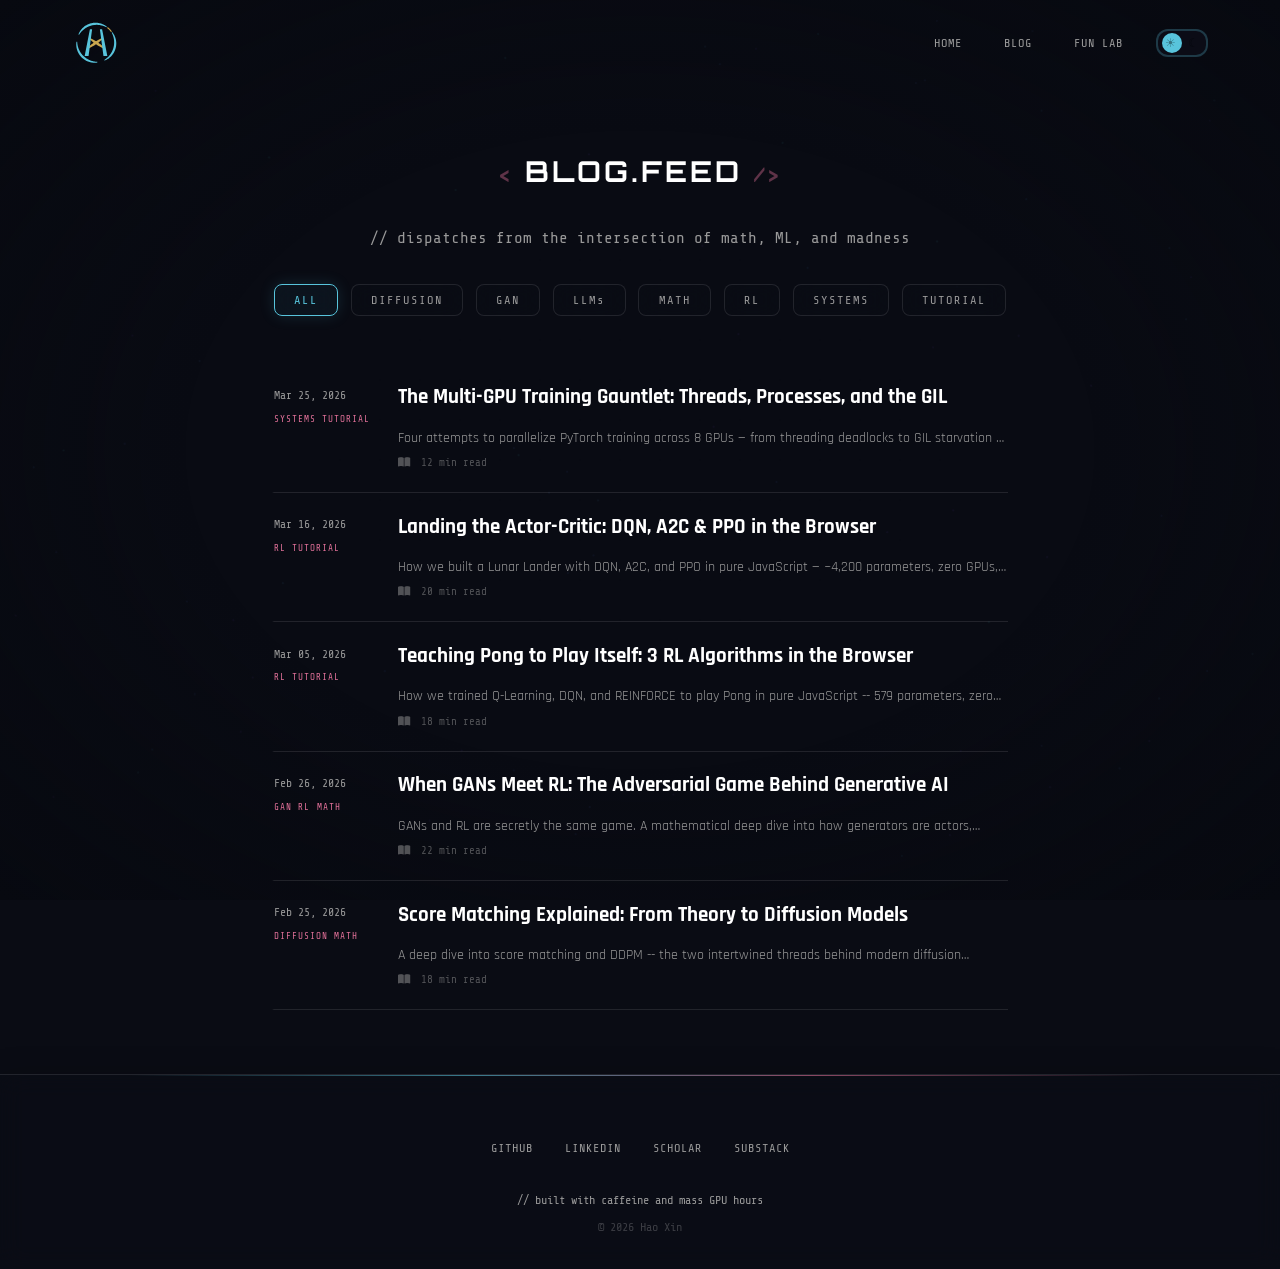
==== commit 17891ffb: "Site consistency pass: orbs, light post headings, 404 paths, anchor offset - Remove the drifting col" ====
--- a/blog/index.html
+++ b/blog/index.html
@@ -38,10 +38,6 @@
     <!-- Paper texture (light theme only) -->
     <div class="paper-texture" aria-hidden="true"></div>
 
-    <div class="gradient-orbs" aria-hidden="true">
-        <div class="orb orb-cyan"></div>
-        <div class="orb orb-pink"></div>
-    </div>
 
     <!-- Dark theme vignette -->
     <div class="vignette dark-only" aria-hidden="true"></div>
--- a/style.css
+++ b/style.css
@@ -44,7 +44,6 @@
     --bar-bg: rgba(255, 255, 255, 0.05);
 
     /* Cursor glow */
-    --cursor-blend: screen;
 
     /* Glass */
     --glass-bg: rgba(12, 14, 24, 0.45);
@@ -128,7 +127,6 @@
     --shadow-dark: transparent;
     --bar-bg: rgba(29, 29, 27, 0.05);
 
-    --cursor-blend: multiply;
 
     --dot-red: #b9b5ad;
     --dot-yellow: #b9b5ad;
@@ -146,15 +144,10 @@
     --font-mono: ui-monospace, 'SFMono-Regular', Menlo, Consolas, monospace;
 }
 
-/* Hide tech orbs entirely */
-[data-theme="light"] .gradient-orbs {
-    display: none;
-}
-
 /* Smooth transitions on theme switch */
 body, header, .neon-card, .neon-btn, footer,
 .terminal-window, .stat-card, .contact-item,
-.filter-btn, .gradient-orbs, .orb {
+.filter-btn {
     transition: var(--theme-transition);
 }
 
@@ -515,6 +508,27 @@
     margin-bottom: var(--space-5);
 }
 
+/* Dark: no tagline under the role, so the role carries the gap to the buttons */
+html:not([data-theme="light"]) .hero-subtitle { margin-bottom: var(--space-5); }
+
+/* Diffusion timestep counter (dark hero) */
+.diffusion-t {
+    position: absolute;
+    left: 2rem;
+    bottom: var(--space-5);
+    font-family: var(--font-mono);
+    font-size: var(--text-xs);
+    letter-spacing: 1px;
+    color: var(--text-faint);
+    background: none;
+    border: none;
+    padding: var(--space-2);
+    cursor: pointer;
+    font-variant-numeric: tabular-nums;
+    z-index: 2;
+}
+.diffusion-t:hover { color: var(--neon-cyan); }
+
 /* Buttons */
 .hero-buttons {
     display: flex;
@@ -1216,20 +1230,6 @@
     color: var(--text-faint);
 }
 
-/* ========== CURSOR GLOW ========== */
-.cursor-glow {
-    position: fixed;
-    width: 180px;
-    height: 180px;
-    border-radius: 50%;
-    pointer-events: none;
-    z-index: 9999;
-    transform: translate(-50%, -50%);
-    background: radial-gradient(circle, var(--cyan-glow-md) 0%, transparent 70%);
-    mix-blend-mode: var(--cursor-blend);
-    opacity: 0.4;
-}
-
 /* ========== HERO BORDER ========== */
 .hero-content {
     position: relative;
@@ -1248,56 +1248,6 @@
     z-index: 0;
     pointer-events: none;
     background: radial-gradient(ellipse at center, transparent 50%, rgba(6, 8, 14, 0.5) 100%);
-}
-
-/* ========== GRADIENT ORBS ========== */
-.gradient-orbs {
-    position: fixed;
-    inset: 0;
-    z-index: 0;
-    pointer-events: none;
-    overflow: hidden;
-}
-
-.orb {
-    position: absolute;
-    border-radius: 50%;
-    filter: blur(50px);
-    opacity: 0.25;
-    mix-blend-mode: screen;
-    will-change: transform;
-}
-
-.orb-cyan {
-    width: 700px;
-    height: 700px;
-    background: radial-gradient(circle, transparent 5%, var(--neon-cyan) 25%, rgba(88, 196, 220, 0.2) 50%, transparent 70%);
-    top: 10%;
-    left: -5%;
-    animation: orb-drift-1 25s ease-in-out infinite;
-}
-
-.orb-pink {
-    width: 650px;
-    height: 650px;
-    background: radial-gradient(circle, transparent 5%, var(--neon-pink) 25%, rgba(224, 112, 152, 0.2) 50%, transparent 70%);
-    top: 40%;
-    right: -8%;
-    animation: orb-drift-2 30s ease-in-out infinite;
-}
-
-@keyframes orb-drift-1 {
-    0%, 100% { transform: translate(0, 0) scale(1); }
-    25% { transform: translate(120px, 80px) scale(1.1); }
-    50% { transform: translate(50px, -60px) scale(0.9); }
-    75% { transform: translate(-50px, 40px) scale(1.05); }
-}
-
-@keyframes orb-drift-2 {
-    0%, 100% { transform: translate(0, 0) scale(1); }
-    25% { transform: translate(-100px, -70px) scale(1.08); }
-    50% { transform: translate(-40px, 60px) scale(0.92); }
-    75% { transform: translate(70px, -30px) scale(1.06); }
 }
 
 /* ========== FOCUS-VISIBLE (keyboard accessibility) ========== */
@@ -1446,10 +1396,6 @@
     .stats-grid {
         grid-template-columns: 1fr 1fr;
     }
-
-    .cursor-glow {
-        display: none;
-    }
 }
 
 @media (max-width: 480px) {
@@ -1525,8 +1471,4 @@
         animation-iteration-count: 1 !important;
         transition-duration: 0.01ms !important;
     }
-
-    .gradient-orbs {
-        display: none;
-    }
-}
+}
--- a/blog/blog.css
+++ b/blog/blog.css
@@ -51,21 +51,11 @@
 }
 
 /* ── Background: subtle for readability ── */
-.blog-page .gradient-orbs .orb {
-    opacity: 0.06 !important;
-    filter: blur(110px) !important;
-}
-
 .blog-page .grid-bg {
     opacity: 0.2 !important;
 }
 
 /* ── Light theme blog: warm, clean reading experience ── */
-[data-theme="light"] .blog-page .gradient-orbs .orb {
-    opacity: 0.05 !important;
-    filter: blur(150px) !important;
-}
-
 [data-theme="light"] .blog-hero-subtitle {
     font-family: var(--font-body);
     font-style: italic;
--- a/zen.css
+++ b/zen.css
@@ -27,10 +27,7 @@
 html[data-theme="light"] .blog-bg-canvas,
 html[data-theme="light"] .paper-texture,
 html[data-theme="light"] .grid-bg,
-html[data-theme="light"] .gradient-orbs,
 html[data-theme="light"] .vignette,
-html[data-theme="light"] .cursor-glow,
-html[data-theme="light"] .neural-net-canvas,
 html[data-theme="light"] .scroll-indicator {
     display: none !important;
 }
@@ -61,7 +58,7 @@
 html[data-theme="light"] .nav-link:hover,
 html[data-theme="light"] .nav-link.active { color: var(--neon-pink); }
 html[data-theme="light"] .nav-link::after { background: var(--neon-pink); height: 1px; }
-html[data-theme="light"] .logo-mark { color: var(--text-primary); filter: grayscale(1) contrast(1.2); opacity: 0.85; }
+html[data-theme="light"] .logo-mark { color: var(--text-primary); --logo-gold: #a8862e; filter: none; }
 html[data-theme="light"] .theme-toggle { border-color: var(--border-subtle); background: transparent; }
 html[data-theme="light"] .theme-toggle-slider { background: var(--text-primary); box-shadow: none; }
 
@@ -569,3 +566,14 @@
 @media (prefers-reduced-motion: reduce) {
     html[data-theme="light"] .hero-content > * { animation: none !important; }
 }
+
+/* ---------- consistency fixes ---------- */
+/* Nav jumps land below the fixed header instead of under it */
+html[data-theme="light"] main > section { scroll-margin-top: 5.5rem; }
+/* The dark theme's boxed hover state doesn't belong here */
+html[data-theme="light"] .nav-link:hover { border-color: transparent; background: none; }
+/* Post section numbers: a quiet numeral, no terminal slashes */
+html[data-theme="light"] .post-content h2 .sec-num { color: var(--text-faint); margin-right: 0.9em; font-variant-numeric: tabular-nums; }
+/* 404 */
+html[data-theme="light"] .nf-note { font-family: var(--font-body); color: var(--text-secondary); margin-bottom: 2.5rem; }
+html[data-theme="light"] .nf-home { font-family: var(--font-body) !important; color: var(--neon-pink) !important; border: none !important; border-bottom: 1px solid var(--border-hover) !important; border-radius: 0 !important; padding: 0 0 0.2rem !important; }
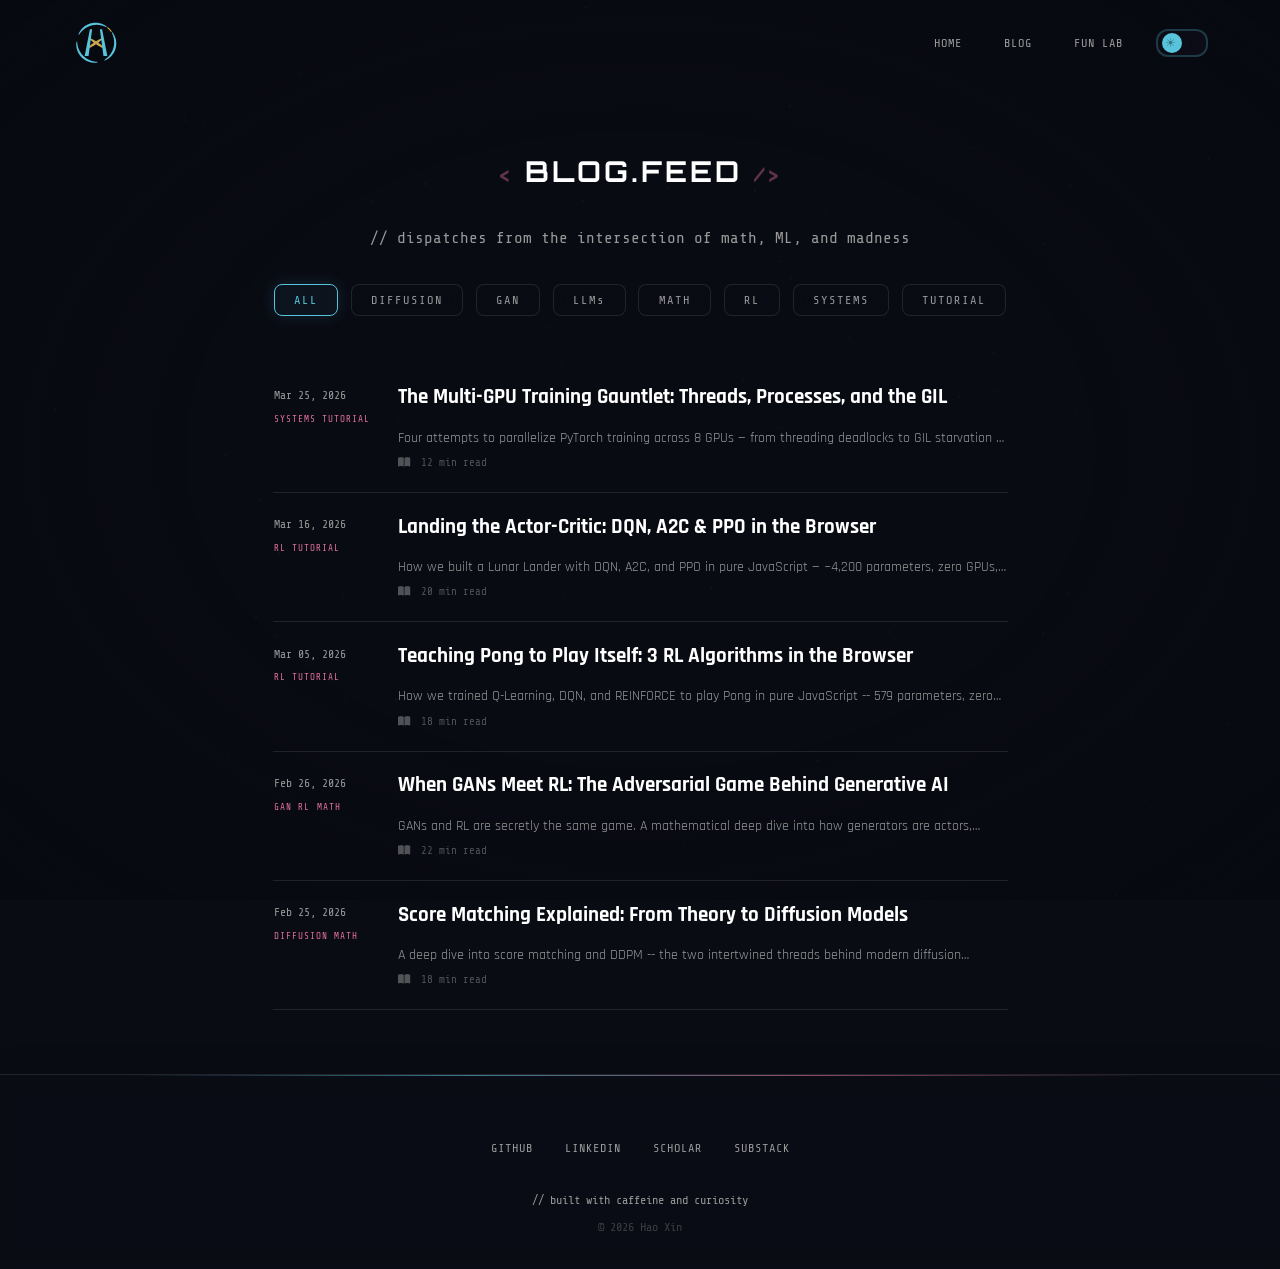
==== commit a728b867: "Content: Research subtitle, Nankai degree, footer copy, selected writing, post author note and nav c" ====
--- a/blog/index.html
+++ b/blog/index.html
@@ -202,7 +202,7 @@
                 <a href="https://scholar.google.com/citations?hl=en&user=6y09MRIAAAAJ" target="_blank" rel="noopener noreferrer">Scholar</a>
                 <a href="https://haoxin9.substack.com" target="_blank" rel="noopener noreferrer">Substack</a>
             </div>
-            <p class="footer-text dark-only">// built with caffeine and mass GPU hours</p>
+            <p class="footer-text dark-only">// built with caffeine and curiosity</p>
             <p class="footer-text light-only">made with curiosity and care</p>
             <p class="footer-copy">&copy; 2026 Hao Xin</p>
         </div>
--- a/style.css
+++ b/style.css
@@ -122,7 +122,7 @@
     --pink-glow-sm: transparent;
     --pink-border: #d8d5ce;
     --grid-line: transparent;
-    --nav-bg: rgba(241, 240, 236, 0.94);
+    --nav-bg: rgba(241, 240, 236, 0.985);
     --nav-mobile-bg: rgba(241, 240, 236, 0.98);
     --shadow-dark: transparent;
     --bar-bg: rgba(29, 29, 27, 0.05);
@@ -996,6 +996,17 @@
     margin-top: calc(-1 * var(--space-5));
 }
 
+.pub-group {
+    max-width: 900px;
+    margin: var(--space-7) auto var(--space-4);
+    font-family: var(--font-mono);
+    font-size: var(--text-sm);
+    font-weight: 400;
+    color: var(--text-faint);
+    letter-spacing: 1px;
+    text-align: center;
+}
+
 .pub-list {
     max-width: 900px;
     margin: 0 auto;
--- a/blog/blog.css
+++ b/blog/blog.css
@@ -737,6 +737,22 @@
 }
 
 /* Post navigation */
+.post-author {
+    max-width: 800px;
+    margin: 3rem auto 0;
+    padding: 1.5rem 2rem;
+    border-top: 1px solid var(--border-subtle);
+}
+
+.post-author p {
+    font-family: var(--font-mono);
+    font-size: 0.85rem;
+    line-height: 1.8;
+    color: var(--text-secondary);
+}
+
+.post-author a { color: var(--neon-cyan); }
+
 .post-nav {
     max-width: 800px;
     margin: 0 auto;
--- a/zen.css
+++ b/zen.css
@@ -577,3 +577,7 @@
 /* 404 */
 html[data-theme="light"] .nf-note { font-family: var(--font-body); color: var(--text-secondary); margin-bottom: 2.5rem; }
 html[data-theme="light"] .nf-home { font-family: var(--font-body) !important; color: var(--neon-pink) !important; border: none !important; border-bottom: 1px solid var(--border-hover) !important; border-radius: 0 !important; padding: 0 0 0.2rem !important; }
+html[data-theme="light"] .post-author p { font-family: var(--font-body); font-size: 0.92rem; color: var(--text-secondary); }
+html[data-theme="light"] .post-author a { color: var(--neon-pink); text-decoration: underline; text-decoration-color: var(--border-hover); text-underline-offset: 3px; }
+html[data-theme="light"] .post-author + .post-nav { border-top: none; }
+html[data-theme="light"] .pub-group { font-family: var(--font-body); font-size: 0.75rem; letter-spacing: 0.24em; text-transform: uppercase; color: var(--text-faint); text-align: left; margin: 2rem 0 0; padding-top: 2rem; border-top: 1px solid var(--border-subtle); }
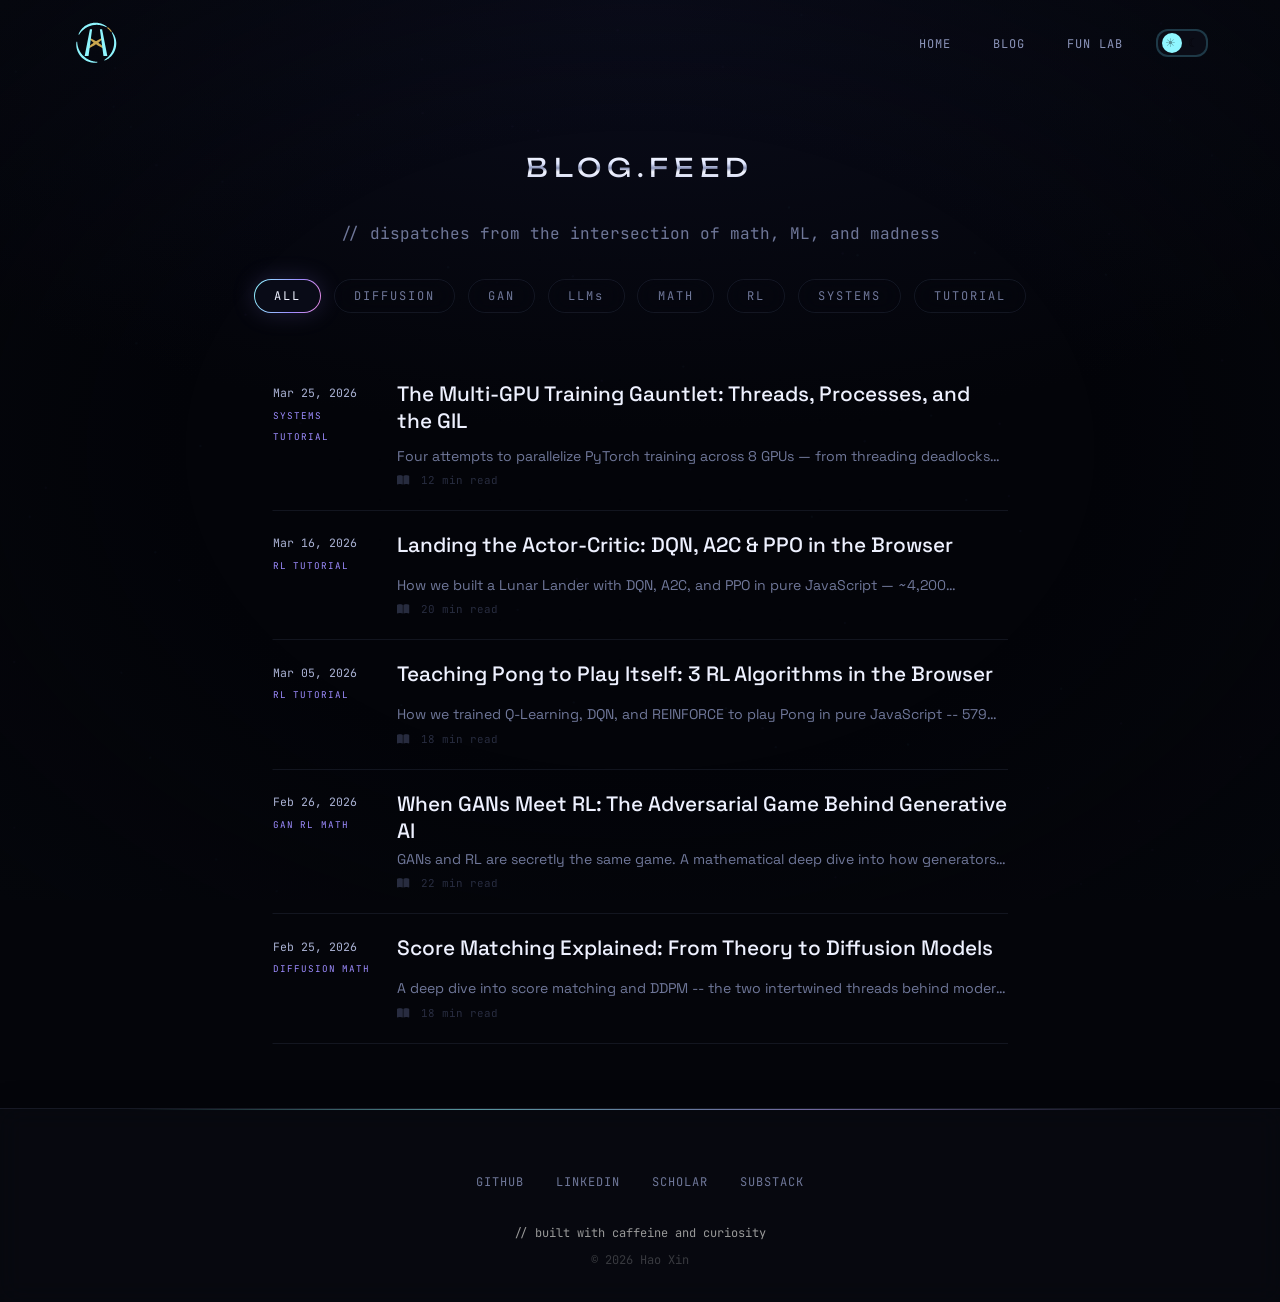
==== commit 224cb8d9: "Dark theme: xeno surface layer (chrome, thin-film iridescence, glass) and boxless layouts Adds xeno." ====
--- a/blog/index.html
+++ b/blog/index.html
@@ -25,8 +25,9 @@
     <link rel="stylesheet" href="../style.css">
     <link rel="stylesheet" href="blog.css">
     <link rel="stylesheet" href="../zen.css">
+    <link rel="stylesheet" href="../xeno.css">
     <link rel="stylesheet" href="https://cdnjs.cloudflare.com/ajax/libs/font-awesome/6.5.0/css/all.min.css">
-    <link href="https://fonts.googleapis.com/css2?family=Orbitron:wght@400;700;900&family=Rajdhani:wght@300;400;500;600;700&family=Share+Tech+Mono&display=swap" rel="stylesheet">
+    <link href="https://fonts.googleapis.com/css2?family=Unbounded:wght@300;400;500&family=Space+Grotesk:wght@300;400;500;600&family=JetBrains+Mono:wght@400;500&display=swap" rel="stylesheet">
     <link href="https://fonts.googleapis.com/css2?family=Shippori+Mincho:wght@400;500&family=Zen+Kaku+Gothic+New:wght@400;500&display=swap" rel="stylesheet">
     <script>
         (function(){var t=localStorage.getItem('theme')||'dark';document.documentElement.setAttribute('data-theme',t)})();
--- a/xeno.css
+++ b/xeno.css
@@ -0,0 +1,303 @@
+/* ==========================================================================
+   XENO — the dark theme's surface layer
+   Alien tech: liquid chrome type, thin-film iridescence, frosted glass.
+   Colour lives only on the name, numbers, dates and hairlines; the rest is
+   cold grey. Loaded after style.css and zen.css on every page except the
+   Lab, which keeps its own nebula world. Light theme is untouched.
+   ========================================================================== */
+
+html:not([data-theme="light"]) {
+    --font-display: 'Unbounded', 'Orbitron', sans-serif;
+    --font-body: 'Space Grotesk', 'Rajdhani', system-ui, sans-serif;
+    --font-mono: 'JetBrains Mono', 'Share Tech Mono', ui-monospace, monospace;
+
+    --xeno-ink: #eef1ff;
+    --xeno-silver: #aab2d4;
+    --xeno-steel: #8a93b8;
+    --xeno-dim: #6f7799;
+    --xeno-faint: #4d5577;
+    --xeno-cyan: #8ff6ff;
+    --xeno-violet: #9d8cff;
+    --xeno-rim: rgba(180, 200, 255, 0.09);
+
+    /* One accent family: the old neon tokens fold into the film */
+    --neon-cyan: #8ff6ff;
+    --neon-pink: #b9a8ff;
+    --neon-green: #8ff6ff;
+    --text-heading: var(--xeno-ink);
+
+    --film: linear-gradient(105deg, #8ff6ff 0%, #9d8cff 22%, #ff8ad8 40%, #ffe3a3 55%, #8ff6ff 72%, #9d8cff 88%, #8ff6ff 100%);
+    --chrome: linear-gradient(180deg, #ffffff 0%, #dfe6ff 38%, #8a93b8 52%, #f4f6ff 64%, #b9c2e6 100%);
+}
+html:not([data-theme="light"]) body { background: radial-gradient(120% 80% at 50% 0%, #0b0d1c 0%, #04050a 60%) fixed #04050a; }
+
+@keyframes film-flow   { to { background-position: 300% 50%; } }
+@keyframes film-flow-y { to { background-position: 50% 300%; } }
+@keyframes sheen { 0% { transform: translateX(-120%) skewX(-18deg); } 60%, 100% { transform: translateX(260%) skewX(-18deg); } }
+@keyframes orbit { to { transform: rotate(360deg); } }
+
+/* Reusable iridescent text */
+html:not([data-theme="light"]) .stat-number,
+html:not([data-theme="light"]) .pub-year,
+html:not([data-theme="light"]) .timeline-date,
+html:not([data-theme="light"]) .post-content h2 .sec-num {
+    background: var(--film); background-size: 300% 100%;
+    -webkit-background-clip: text; background-clip: text; color: transparent !important;
+    text-shadow: none; animation: film-flow 16s linear infinite;
+}
+
+/* ---------- Nav ---------- */
+html:not([data-theme="light"]) .nav-link { color: var(--xeno-steel); }
+html:not([data-theme="light"]) .nav-link:hover { color: var(--xeno-ink); }
+
+/* ---------- Hero ---------- */
+html:not([data-theme="light"]) .glitch {
+    font-weight: 500; letter-spacing: 0.08em; text-shadow: none;
+    filter: drop-shadow(0 0 24px rgba(157, 140, 255, 0.25));
+}
+html:not([data-theme="light"]) .glitch .dark-only {
+    background: var(--film), var(--chrome);
+    background-size: 300% 100%, 100% 100%;
+    background-blend-mode: overlay;
+    -webkit-background-clip: text; background-clip: text; color: transparent;
+    animation: film-flow 14s linear infinite;
+}
+html:not([data-theme="light"]) .typewriter { color: var(--xeno-silver); font-size: 0.95rem; letter-spacing: 0.04em; }
+html:not([data-theme="light"]) .cursor { color: var(--xeno-cyan); }
+html:not([data-theme="light"]) .hero-subtitle { color: var(--xeno-steel); letter-spacing: 0.18em; text-transform: uppercase; font-size: 0.85rem; }
+
+/* Buttons: an iridescent-rimmed glass pill; .alt is a quiet text link */
+html:not([data-theme="light"]) .neon-btn {
+    font-family: var(--font-body); font-weight: 500; letter-spacing: 0.14em;
+    border-radius: 999px; color: var(--xeno-ink); position: relative; overflow: hidden;
+    border: 1px solid transparent; text-shadow: none;
+    background: linear-gradient(rgba(10, 12, 26, 0.85), rgba(10, 12, 26, 0.85)) padding-box, var(--film) border-box;
+    background-size: 100% 100%, 300% 100%;
+    animation: film-flow 10s linear infinite;
+    box-shadow: 0 0 30px rgba(157, 140, 255, 0.15);
+}
+html:not([data-theme="light"]) .neon-btn:hover { color: #fff; box-shadow: 0 0 40px rgba(157, 140, 255, 0.3); }
+html:not([data-theme="light"]) .neon-btn::after {
+    content: ''; position: absolute; inset: 0; width: 40%; pointer-events: none;
+    background: linear-gradient(90deg, transparent, rgba(255, 255, 255, 0.18), transparent);
+    animation: sheen 5s ease-in-out infinite;
+}
+html:not([data-theme="light"]) .neon-btn.alt { background: none; border-color: transparent; box-shadow: none; animation: none; color: var(--xeno-steel); }
+html:not([data-theme="light"]) .neon-btn.alt::after { display: none; }
+html:not([data-theme="light"]) .neon-btn.alt:hover { color: var(--xeno-ink); }
+
+/* ---------- Section titles: chrome, no bracket syntax ---------- */
+html:not([data-theme="light"]) .section-title { font-weight: 400; letter-spacing: 0.22em; font-size: 1.6rem; }
+html:not([data-theme="light"]) .section-title > .dark-only {
+    background: var(--chrome); -webkit-background-clip: text; background-clip: text; color: transparent;
+}
+html:not([data-theme="light"]) .title-decoration { display: none; }
+html:not([data-theme="light"]) .section-subtitle,
+html:not([data-theme="light"]) .research-focus,
+html:not([data-theme="light"]) .blog-hero-subtitle { color: var(--xeno-dim); }
+
+/* ---------- Glass: frosted panel, holographic rim, slow light sweep ---------- */
+html:not([data-theme="light"]) .neon-card {
+    background: linear-gradient(160deg, rgba(160, 180, 255, 0.06), rgba(160, 180, 255, 0.015) 60%);
+    border: 1px solid var(--xeno-rim);
+    border-radius: 18px;
+    box-shadow: inset 0 1px 0 rgba(255, 255, 255, 0.06), 0 20px 60px rgba(0, 0, 0, 0.45);
+    backdrop-filter: blur(14px); -webkit-backdrop-filter: blur(14px);
+}
+html:not([data-theme="light"]) .neon-card::before {
+    opacity: 0.55; height: 1px; top: 0; left: 8%; right: 8%;
+    background: var(--film); background-size: 300% 100%; animation: film-flow 12s linear infinite;
+}
+html:not([data-theme="light"]) .neon-card::after {
+    content: ''; position: absolute; top: 0; bottom: 0; left: 0; width: 35%; pointer-events: none;
+    background: linear-gradient(90deg, transparent, rgba(200, 210, 255, 0.05), transparent);
+    animation: sheen 9s ease-in-out infinite;
+}
+
+/* ---------- About: bio as a HUD readout, stats as orbital dials ---------- */
+html:not([data-theme="light"]) .about-content { grid-template-columns: 1.25fr 0.75fr; gap: var(--space-7); align-items: center; }
+html:not([data-theme="light"]) .terminal-window {
+    background: none; border: none; box-shadow: none; border-radius: 0; overflow: visible;
+    backdrop-filter: none; -webkit-backdrop-filter: none; position: relative;
+}
+html:not([data-theme="light"]) .terminal-window::before {
+    content: ''; position: absolute; left: 0; top: 0; bottom: 0; width: 1px; opacity: 0.7;
+    background: var(--film); background-size: 100% 300%; animation: film-flow-y 10s linear infinite;
+}
+html:not([data-theme="light"]) .terminal-header { background: none; border: none; padding: 0 0 0 var(--space-5); }
+html:not([data-theme="light"]) .terminal-dot { display: none; }
+html:not([data-theme="light"]) .terminal-title { color: var(--xeno-dim); letter-spacing: 0.12em; text-transform: uppercase; font-size: 0.7rem; margin: 0; }
+html:not([data-theme="light"]) .terminal-body { padding: var(--space-4) 0 0 var(--space-5); background-image: none; }
+html:not([data-theme="light"]) .terminal-output { border-left: none; padding-left: 1.1rem; color: var(--xeno-silver); }
+html:not([data-theme="light"]) .prompt { color: var(--xeno-cyan); }
+
+html:not([data-theme="light"]) .stats-grid { gap: var(--space-5) var(--space-4); }
+html:not([data-theme="light"]) .stat-card {
+    aspect-ratio: 1; border-radius: 50%; padding: 0; background: none; border: none;
+    box-shadow: inset 0 0 0 1px rgba(180, 200, 255, 0.08); backdrop-filter: none; -webkit-backdrop-filter: none;
+    display: flex; flex-direction: column; align-items: center; justify-content: center; overflow: visible;
+}
+html:not([data-theme="light"]) .stat-card::before {
+    content: ''; position: absolute; inset: 0; border-radius: 50%; pointer-events: none;
+    background: conic-gradient(from 0deg, transparent 0 62%, #8ff6ff 80%, #9d8cff 90%, #ff8ad8 98%, transparent 98%);
+    -webkit-mask: radial-gradient(farthest-side, transparent calc(100% - 1.5px), #000 calc(100% - 1px));
+            mask: radial-gradient(farthest-side, transparent calc(100% - 1.5px), #000 calc(100% - 1px));
+    animation: orbit 9s linear infinite;
+}
+html:not([data-theme="light"]) .stat-card:nth-child(2)::before { animation-duration: 13s; animation-direction: reverse; }
+html:not([data-theme="light"]) .stat-card:nth-child(3)::before { animation-duration: 11s; }
+html:not([data-theme="light"]) .stat-card:nth-child(4)::before { animation-duration: 15s; animation-direction: reverse; }
+html:not([data-theme="light"]) .stat-card:hover { transform: none; box-shadow: inset 0 0 0 1px rgba(180, 200, 255, 0.18), 0 0 40px rgba(157, 140, 255, 0.12); }
+html:not([data-theme="light"]) .stat-icon { display: none; }
+html:not([data-theme="light"]) .stat-number { font-size: 2rem; font-weight: 300; }
+html:not([data-theme="light"]) .stat-label { color: var(--xeno-dim); font-size: 0.6rem; letter-spacing: 0.2em; max-width: 10em; text-align: center; line-height: 1.5; }
+
+/* ---------- Lore: one flowing trajectory, no boxes ---------- */
+html:not([data-theme="light"]) .timeline::before {
+    width: 1px; left: 30px; box-shadow: 0 0 10px rgba(157, 140, 255, 0.35);
+    background: var(--film); background-size: 100% 300%; animation: film-flow-y 12s linear infinite;
+    -webkit-mask: linear-gradient(#000 85%, transparent); mask: linear-gradient(#000 85%, transparent);
+}
+html:not([data-theme="light"]) .timeline-item { margin-bottom: var(--space-7); }
+html:not([data-theme="light"]) .timeline-content.neon-card {
+    background: none; border: none; box-shadow: none; backdrop-filter: none; -webkit-backdrop-filter: none;
+    padding: 0 0 0 var(--space-3); overflow: visible;
+}
+html:not([data-theme="light"]) .timeline-content.neon-card::before,
+html:not([data-theme="light"]) .timeline-content.neon-card::after { display: none; }
+html:not([data-theme="light"]) .timeline-marker {
+    border: 1px solid rgba(200, 210, 255, 0.35); color: #dfe6ff; background: #05060d;
+    box-shadow: 0 0 0 5px #04050a, 0 0 22px rgba(157, 140, 255, 0.35);
+}
+html:not([data-theme="light"]) .timeline-header { display: flex; flex-direction: column; }
+html:not([data-theme="light"]) .timeline-date {
+    order: -1; margin-bottom: 0.5rem; font-size: 0.7rem; letter-spacing: 0.22em; text-transform: uppercase; width: fit-content;
+}
+html:not([data-theme="light"]) .timeline-header h3 { font-size: 1.35rem; font-weight: 400; letter-spacing: 0.02em; margin-bottom: 0.25rem; }
+html:not([data-theme="light"]) .timeline-company { color: var(--xeno-steel); margin-bottom: var(--space-3); }
+html:not([data-theme="light"]) .timeline-details li { color: var(--xeno-silver); }
+html:not([data-theme="light"]) .timeline-details li::before { content: '—'; color: var(--xeno-faint); }
+html:not([data-theme="light"]) .tech-tags span {
+    border: none; background: none; padding: 0; margin-right: 1.1rem; color: var(--xeno-dim); text-transform: lowercase; letter-spacing: 0.08em;
+}
+html:not([data-theme="light"]) .tech-tags span::before { content: '#'; color: var(--xeno-violet); margin-right: 1px; }
+
+/* ---------- Research: an index of artifacts, iridescent hairlines ---------- */
+html:not([data-theme="light"]) .pub-list { counter-reset: pub; }
+html:not([data-theme="light"]) .pub-card.neon-card {
+    counter-increment: pub;
+    background: none; border: none; box-shadow: none; border-radius: 0; backdrop-filter: none; -webkit-backdrop-filter: none;
+    padding: var(--space-5) 0; margin-bottom: 0; align-items: flex-start; gap: var(--space-6);
+}
+html:not([data-theme="light"]) .pub-card.neon-card::before { left: 0; right: 0; opacity: 0.35; }
+html:not([data-theme="light"]) .pub-card.neon-card::after { opacity: 0; transition: opacity 0.4s; }
+html:not([data-theme="light"]) .pub-card.neon-card:hover::after { opacity: 1; }
+html:not([data-theme="light"]) .pub-card:hover { transform: none; }
+html:not([data-theme="light"]) .pub-year {
+    font-size: 2.6rem; font-weight: 300; border: none; padding: 0; min-width: 8rem; margin-top: 0.15rem;
+    justify-content: flex-start; line-height: 1;
+}
+html:not([data-theme="light"]) .pub-content::before {
+    content: 'R—' counter(pub, decimal-leading-zero); display: block;
+    font-family: var(--font-mono); font-size: 0.65rem; letter-spacing: 0.25em; color: var(--xeno-faint); margin-bottom: 0.6rem;
+}
+html:not([data-theme="light"]) .pub-group + .pub-list .pub-content::before { content: 'W—' counter(pub, decimal-leading-zero); }
+html:not([data-theme="light"]) .pub-content h3 { font-size: 1.15rem; font-weight: 500; }
+html:not([data-theme="light"]) .pub-content h3 a { color: var(--xeno-ink); }
+html:not([data-theme="light"]) .pub-card:hover .pub-content h3 a {
+    background: var(--chrome); -webkit-background-clip: text; background-clip: text; color: transparent;
+}
+html:not([data-theme="light"]) .pub-venue,
+html:not([data-theme="light"]) .pub-authors { color: var(--xeno-dim); }
+html:not([data-theme="light"]) .pub-link a { color: var(--xeno-steel); }
+
+/* ---------- Writing: the blog list and the homepage preview read as a catalog ---------- */
+html:not([data-theme="light"]) .filter-btn {
+    border-radius: 999px; border-color: var(--xeno-rim); background: none; color: var(--xeno-dim);
+}
+html:not([data-theme="light"]) .filter-btn:hover { color: var(--xeno-ink); border-color: rgba(180, 200, 255, 0.2); }
+html:not([data-theme="light"]) .filter-btn.active {
+    color: var(--xeno-ink); border-color: transparent; box-shadow: 0 0 24px rgba(157, 140, 255, 0.18);
+    background: linear-gradient(#090b17, #090b17) padding-box, var(--film) border-box; background-size: 100% 100%, 300% 100%;
+    animation: film-flow 10s linear infinite;
+}
+html:not([data-theme="light"]) .blog-card.neon-card {
+    background: none; border: none; border-bottom: 1px solid var(--xeno-rim); border-left: 1px solid transparent;
+    border-radius: 0; box-shadow: none; backdrop-filter: none; -webkit-backdrop-filter: none; overflow: visible;
+}
+html:not([data-theme="light"]) .blog-card.neon-card::before,
+html:not([data-theme="light"]) .blog-card.neon-card::after { display: none; }
+html:not([data-theme="light"]) .blog-card.neon-card:hover { border-left-color: var(--xeno-violet); box-shadow: none; }
+html:not([data-theme="light"]) .blog-preview-card.neon-card { padding: 1.3rem 0; }
+html:not([data-theme="light"]) .blog-preview-card.neon-card:hover { padding-left: 1rem; }
+html:not([data-theme="light"]) .blog-card-title { color: var(--xeno-ink); font-weight: 500; }
+html:not([data-theme="light"]) .blog-card:hover .blog-card-title {
+    background: var(--chrome); -webkit-background-clip: text; background-clip: text; color: transparent;
+}
+html:not([data-theme="light"]) .blog-date { color: var(--xeno-silver); }
+html:not([data-theme="light"]) .blog-tag { color: var(--xeno-violet); background: none; border: none; }
+html:not([data-theme="light"]) .blog-card-excerpt { color: var(--xeno-dim); }
+html:not([data-theme="light"]) .read-time,
+html:not([data-theme="light"]) .read-more { color: var(--xeno-faint); }
+html:not([data-theme="light"]) .blog-card:hover .read-more { color: var(--xeno-cyan); }
+
+/* ---------- Posts ---------- */
+html:not([data-theme="light"]) .post-title { font-family: var(--font-display); font-weight: 400; letter-spacing: 0.01em; line-height: 1.3; }
+html:not([data-theme="light"]) .post-title::after { display: none; }
+html:not([data-theme="light"]) .post-meta { color: var(--xeno-dim); }
+html:not([data-theme="light"]) .post-subtitle { color: var(--xeno-steel); }
+html:not([data-theme="light"]) .post-divider {
+    height: 1px; opacity: 0.8; background: var(--film); background-size: 300% 100%; animation: film-flow 12s linear infinite;
+}
+html:not([data-theme="light"]) .post-content h2 {
+    color: var(--xeno-ink); font-weight: 400; letter-spacing: 0.06em; text-shadow: none;
+}
+html:not([data-theme="light"]) .post-content h2::after { background: var(--xeno-rim); box-shadow: none; }
+html:not([data-theme="light"]) .post-content h2 .sec-num { margin-right: 0.5em; }
+html:not([data-theme="light"]) .post-content h3 { color: #dfe6ff; }
+html:not([data-theme="light"]) .post-content p,
+html:not([data-theme="light"]) .post-content li { color: var(--xeno-silver); }
+html:not([data-theme="light"]) .post-content strong { color: var(--xeno-ink); }
+html:not([data-theme="light"]) .post-content a { color: var(--xeno-cyan); }
+html:not([data-theme="light"]) .post-content code:not(pre code) { background: rgba(160, 180, 255, 0.08); color: #dfe6ff; border-color: transparent; }
+html:not([data-theme="light"]) .post-content pre,
+html:not([data-theme="light"]) .math-block,
+html:not([data-theme="light"]) .info-box,
+html:not([data-theme="light"]) .post-content blockquote {
+    background: linear-gradient(160deg, rgba(160, 180, 255, 0.05), rgba(160, 180, 255, 0.012) 60%);
+    border-color: var(--xeno-rim); box-shadow: none;
+}
+html:not([data-theme="light"]) .info-box .info-title { color: var(--xeno-cyan); }
+html:not([data-theme="light"]) .ref-list li::before { color: var(--xeno-violet); }
+html:not([data-theme="light"]) .post-author { border-color: var(--xeno-rim); color: var(--xeno-dim); }
+html:not([data-theme="light"]) .post-nav a { color: var(--xeno-steel); }
+html:not([data-theme="light"]) .post-nav a:hover { color: var(--xeno-ink); }
+html:not([data-theme="light"]) #reading-progress { background: var(--film); background-size: 300% 100%; animation: film-flow 10s linear infinite; box-shadow: none; }
+
+/* ---------- Contact ---------- */
+html:not([data-theme="light"]) .contact-item,
+html:not([data-theme="light"]) .substack-input { border-color: var(--xeno-rim); background: rgba(160, 180, 255, 0.04); }
+html:not([data-theme="light"]) .substack-input:focus { border-color: rgba(157, 140, 255, 0.5); box-shadow: 0 0 0 3px rgba(157, 140, 255, 0.12); }
+
+/* ---------- Footer ---------- */
+html:not([data-theme="light"]) footer { border-top-color: var(--xeno-rim); }
+html:not([data-theme="light"]) .footer-links a { color: var(--xeno-dim); }
+html:not([data-theme="light"]) .footer-links a:hover { color: var(--xeno-ink); }
+
+/* ---------- Small screens ---------- */
+@media (max-width: 768px) {
+    html:not([data-theme="light"]) .about-content { grid-template-columns: 1fr; }
+    html:not([data-theme="light"]) .stats-grid { grid-template-columns: repeat(2, 140px); justify-content: center; gap: var(--space-4); }
+    html:not([data-theme="light"]) .stat-card { width: 140px; }
+    html:not([data-theme="light"]) .stat-number { font-size: 1.5rem; }
+    html:not([data-theme="light"]) .stat-label { font-size: 0.5rem; letter-spacing: 0.16em; max-width: 8.5em; }
+    html:not([data-theme="light"]) .pub-card.neon-card { flex-direction: column; gap: var(--space-2); }
+    html:not([data-theme="light"]) .pub-year { font-size: 2.2rem; min-width: 0; }
+    html:not([data-theme="light"]) .section-title { font-size: 1.3rem; letter-spacing: 0.16em; }
+}
+
+@media (prefers-reduced-motion: reduce) {
+    html:not([data-theme="light"]) *,
+    html:not([data-theme="light"]) *::before,
+    html:not([data-theme="light"]) *::after { animation: none !important; }
+}
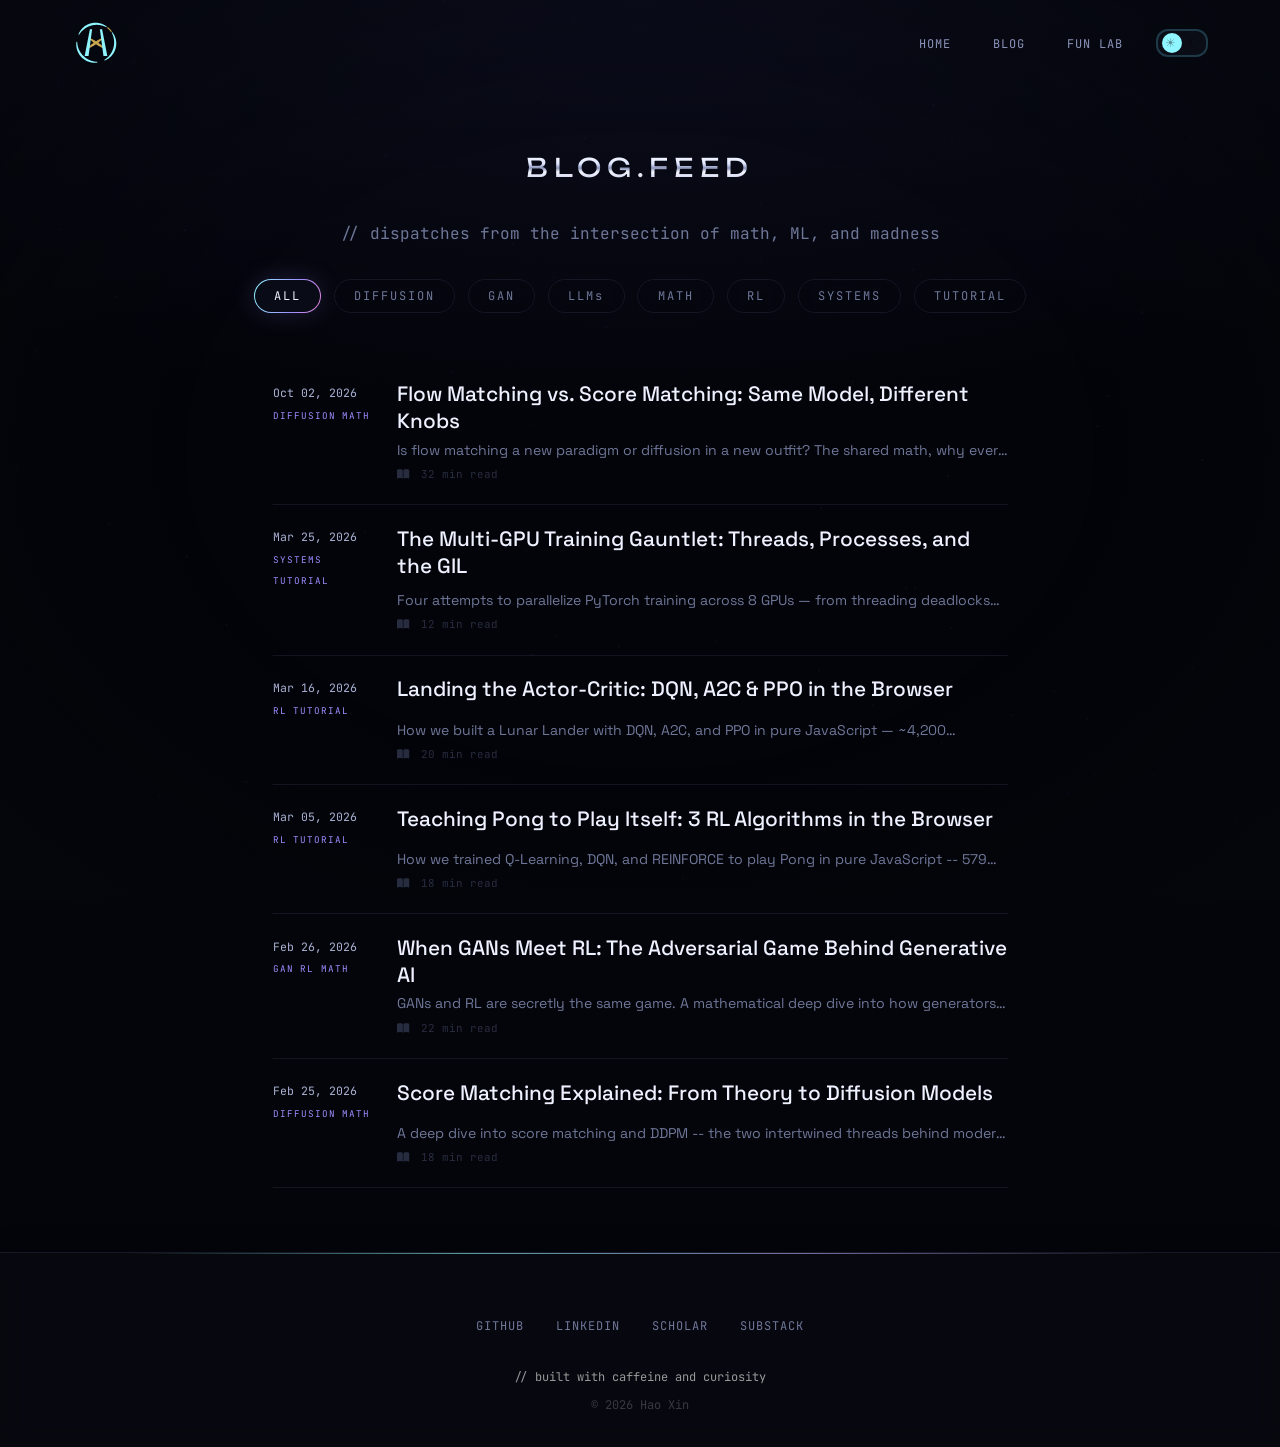
==== commit 33297bdd: "Add blog post: Flow Matching vs. Score Matching New long-form post comparing flow matching and score" ====
--- a/blog/index.html
+++ b/blog/index.html
@@ -86,6 +86,23 @@
         </section>
 
         <section class="blog-list">
+            <!-- Post 7 -->
+            <a href="posts/flow-matching-vs-score-matching.html" class="blog-card neon-card" data-tags="diffusion math">
+                <div class="blog-card-header">
+                    <time class="blog-date" datetime="2026-10-02"><i class="fas fa-clock"></i> Oct 02, 2026</time>
+                    <div class="blog-tags">
+                        <span class="blog-tag">DIFFUSION</span>
+                        <span class="blog-tag">MATH</span>
+                    </div>
+                </div>
+                <h2 class="blog-card-title">Flow Matching vs. Score Matching: Same Model, Different Knobs</h2>
+                <p class="blog-card-excerpt">Is flow matching a new paradigm or diffusion in a new outfit? The shared math, why every loss is a weighted ELBO, why straight paths are a myth, and the four knobs behind every improvement from SD3 to MeanFlow, with an interactive look at real ODE trajectories.</p>
+                <div class="blog-card-footer">
+                    <span class="read-time"><i class="fas fa-book-open"></i> 32 min read</span>
+                    <span class="read-more">READ MORE <i class="fas fa-arrow-right"></i></span>
+                </div>
+            </a>
+
             <!-- Post 6 -->
             <a href="posts/multi-gpu-training-pitfalls.html" class="blog-card neon-card" data-tags="systems tutorial">
                 <div class="blog-card-header">
--- a/blog/blog.css
+++ b/blog/blog.css
@@ -484,6 +484,7 @@
 }
 
 .post-content h2 {
+    scroll-margin-top: 6rem;   /* clear the fixed header when linked to by #id */
     font-family: var(--font-display);
     font-size: 1.4rem;
     color: var(--neon-cyan);
--- a/xeno.css
+++ b/xeno.css
@@ -2,8 +2,8 @@
    XENO — the dark theme's surface layer
    Alien tech: liquid chrome type, thin-film iridescence, frosted glass.
    Colour lives only on the name, numbers, dates and hairlines; the rest is
-   cold grey. Loaded after style.css and zen.css on every page except the
-   Lab, which keeps its own nebula world. Light theme is untouched.
+   cold grey. Loaded after style.css and zen.css on every page; the Lab adds
+   lab/lab-xeno.css on top for its always-night console. Light theme is untouched.
    ========================================================================== */
 
 html:not([data-theme="light"]) {
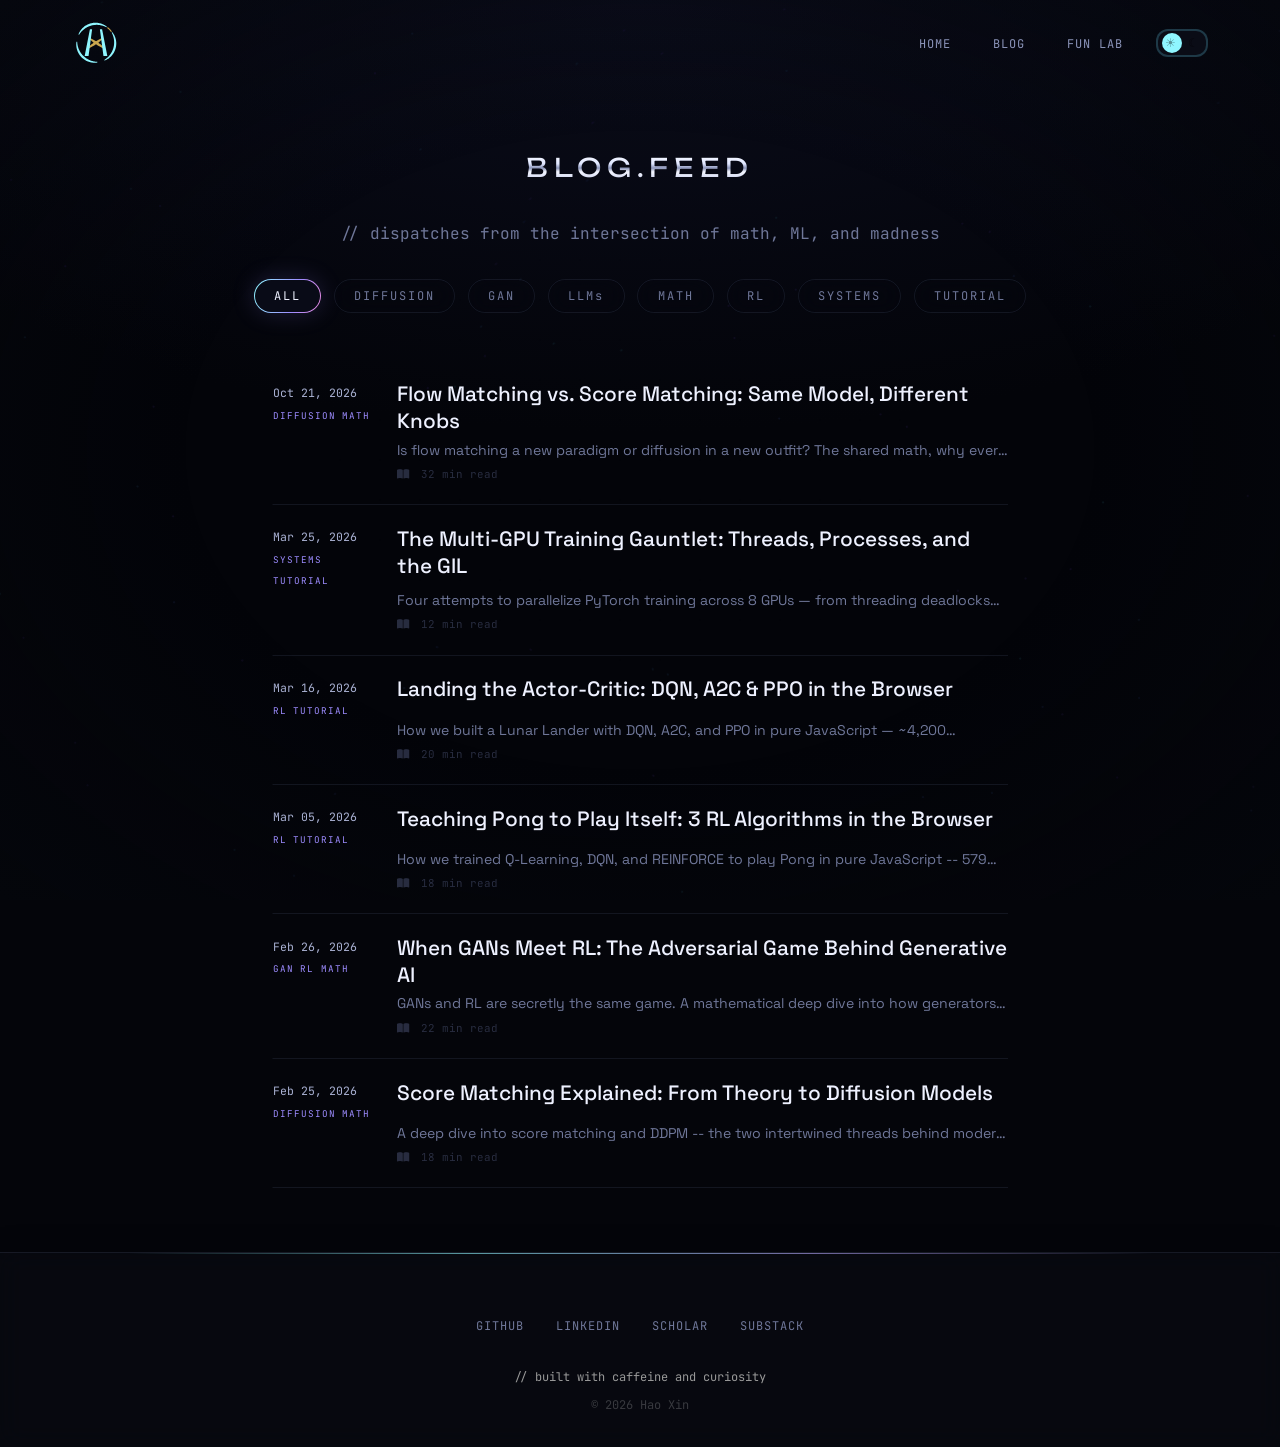
==== commit 9a3c358b: "Publish flow vs score matching post: drop draft note, set date to 2026-10-21 Co-Authored-By: Claude " ====
--- a/blog/index.html
+++ b/blog/index.html
@@ -89,7 +89,7 @@
             <!-- Post 7 -->
             <a href="posts/flow-matching-vs-score-matching.html" class="blog-card neon-card" data-tags="diffusion math">
                 <div class="blog-card-header">
-                    <time class="blog-date" datetime="2026-10-02"><i class="fas fa-clock"></i> Oct 02, 2026</time>
+                    <time class="blog-date" datetime="2026-10-21"><i class="fas fa-clock"></i> Oct 21, 2026</time>
                     <div class="blog-tags">
                         <span class="blog-tag">DIFFUSION</span>
                         <span class="blog-tag">MATH</span>
--- a/style.css
+++ b/style.css
@@ -98,7 +98,7 @@
    accent, generous whitespace. Tokens only here; component rules live in
    zen.css, loaded after style.css and blog.css on every page. */
 [data-theme="light"] {
-    --neon-pink: #2e4868;          /* aizome indigo, the only accent */
+    --neon-pink: #b0412b;          /* shu vermilion (seal ink), the only accent */
     --neon-cyan: #5f5d58;
     --neon-green: #5f5d58;
 
--- a/zen.css
+++ b/zen.css
@@ -13,6 +13,9 @@
     --zen-step-1: 1.1875rem;
     --zen-step-2: 1.5rem;
     --zen-step-4: clamp(2.75rem, 7vw, 4.75rem);
+    --text-faint: #858279;
+    --cyan-text-glow: transparent;
+    --cyan-glow-lg: transparent;
 }
 
 /* ── Ground: plain washi, no ornament layers ── */
@@ -31,7 +34,7 @@
 html[data-theme="light"] .scroll-indicator {
     display: none !important;
 }
-html[data-theme="light"] ::selection { background: rgba(46, 72, 104, 0.14); color: var(--text-primary); }
+html[data-theme="light"] ::selection { background: rgba(176, 65, 43, 0.14); color: var(--text-primary); }
 html[data-theme="light"] a:focus-visible,
 html[data-theme="light"] button:focus-visible,
 html[data-theme="light"] input:focus-visible { outline: 1px solid var(--neon-pink); outline-offset: 4px; }
@@ -581,3 +584,76 @@
 html[data-theme="light"] .post-author a { color: var(--neon-pink); text-decoration: underline; text-decoration-color: var(--border-hover); text-underline-offset: 3px; }
 html[data-theme="light"] .post-author + .post-nav { border-top: none; }
 html[data-theme="light"] .pub-group { font-family: var(--font-body); font-size: 0.75rem; letter-spacing: 0.24em; text-transform: uppercase; color: var(--text-faint); text-align: left; margin: 2rem 0 0; padding-top: 2rem; border-top: 1px solid var(--border-subtle); }
+
+/* ---------- v2: shuin accent, section characters, washi ---------- */
+/* Washi: a whisper of fibre so the ground reads as paper, not a flat fill */
+html[data-theme="light"] {
+    --zen-grain: url("data:image/svg+xml,%3Csvg xmlns='http://www.w3.org/2000/svg' width='240' height='240'%3E%3Cfilter id='n'%3E%3CfeTurbulence type='fractalNoise' baseFrequency='0.9' numOctaves='2' stitchTiles='stitch'/%3E%3CfeColorMatrix values='0 0 0 0 0.45  0 0 0 0 0.42  0 0 0 0 0.36  0 0 0 0.05 0'/%3E%3C/filter%3E%3Crect width='240' height='240' filter='url(%23n)'/%3E%3C/svg%3E");
+}
+html[data-theme="light"] body { background-image: var(--zen-grain); }
+html[data-theme="light"] header,
+html[data-theme="light"] header.scrolled { background-color: var(--nav-bg); background-image: var(--zen-grain); }
+
+/* Seal (印) beside the name: 辛昊之印 in small seal script, 白文 (characters cut into vermilion) */
+.zen-seal { display: none; }
+html[data-theme="light"] .zen-seal {
+    display: inline-block;
+    width: 3.1rem;
+    height: 3.1rem;
+    margin-left: 1.2rem;
+    vertical-align: 0.6em;
+    transform: rotate(-2deg);
+    opacity: 0.94;
+}
+@media (max-width: 720px) {
+    html[data-theme="light"] .zen-seal { width: 2.5rem; height: 2.5rem; margin-left: 0.9rem; }
+}
+
+/* Section names: one character, then the quiet Latin word */
+html[data-theme="light"] main > section > .section-title::before {
+    display: inline;
+    font-family: 'Noto Serif TC', var(--font-display);
+    font-weight: 500;
+    font-size: 1.5rem;
+    letter-spacing: 0;
+    color: var(--neon-pink);
+    margin-inline-end: 0.9rem;
+}
+html[data-theme="light"] #about > .section-title::before { content: "序"; }
+html[data-theme="light"] #lore > .section-title::before { content: "途"; }
+html[data-theme="light"] #publications > .section-title::before { content: "研"; }
+html[data-theme="light"] #blog > .section-title::before { content: "文"; }
+html[data-theme="light"] #contact > .section-title::before { content: "緣"; }
+
+/* About: the first sentence is the lead, set in Mincho */
+html[data-theme="light"] .about .journal-text:first-child {
+    font-family: var(--font-display);
+    font-size: 1.375rem;
+    line-height: 1.75;
+    letter-spacing: 0.01em;
+    color: var(--text-primary);
+    margin-bottom: 0.75rem;
+    text-wrap: pretty;
+}
+html[data-theme="light"] .hero-ornament { width: 3rem; }
+
+/* Journey on phones: title, company and details stay in the one column */
+@media (max-width: 720px) {
+    html[data-theme="light"] .timeline-content { display: flex; flex-direction: column; }
+    html[data-theme="light"] .timeline-date { order: -1; padding: 0 0 0.25rem; }
+}
+
+/* Small spacing and alignment fixes */
+html[data-theme="light"] .pub-group { margin-bottom: 1.75rem; }
+html[data-theme="light"] .substack-input { padding-left: 0; padding-right: 0; text-indent: 0; }
+
+/* Leftover dark glows: post divider, 404 numeral */
+html[data-theme="light"] .post-divider { background: var(--neon-pink); height: 1px; width: 3rem; box-shadow: none; }
+html[data-theme="light"] .nf-code { text-shadow: none !important; color: var(--text-primary) !important; font-weight: 400; }
+
+/* Posts: a soft vermilion rule under links, a hairline on quotes */
+html[data-theme="light"] .post-content a { border-bottom-color: rgba(176, 65, 43, 0.3); }
+html[data-theme="light"] .post-content a:hover { border-bottom-color: var(--neon-pink); }
+html[data-theme="light"] .post-content blockquote { border-left: 1px solid var(--neon-pink); background: none; backdrop-filter: none; -webkit-backdrop-filter: none; }
+html[data-theme="light"] .math-block,
+html[data-theme="light"] .info-box { backdrop-filter: none; -webkit-backdrop-filter: none; }
